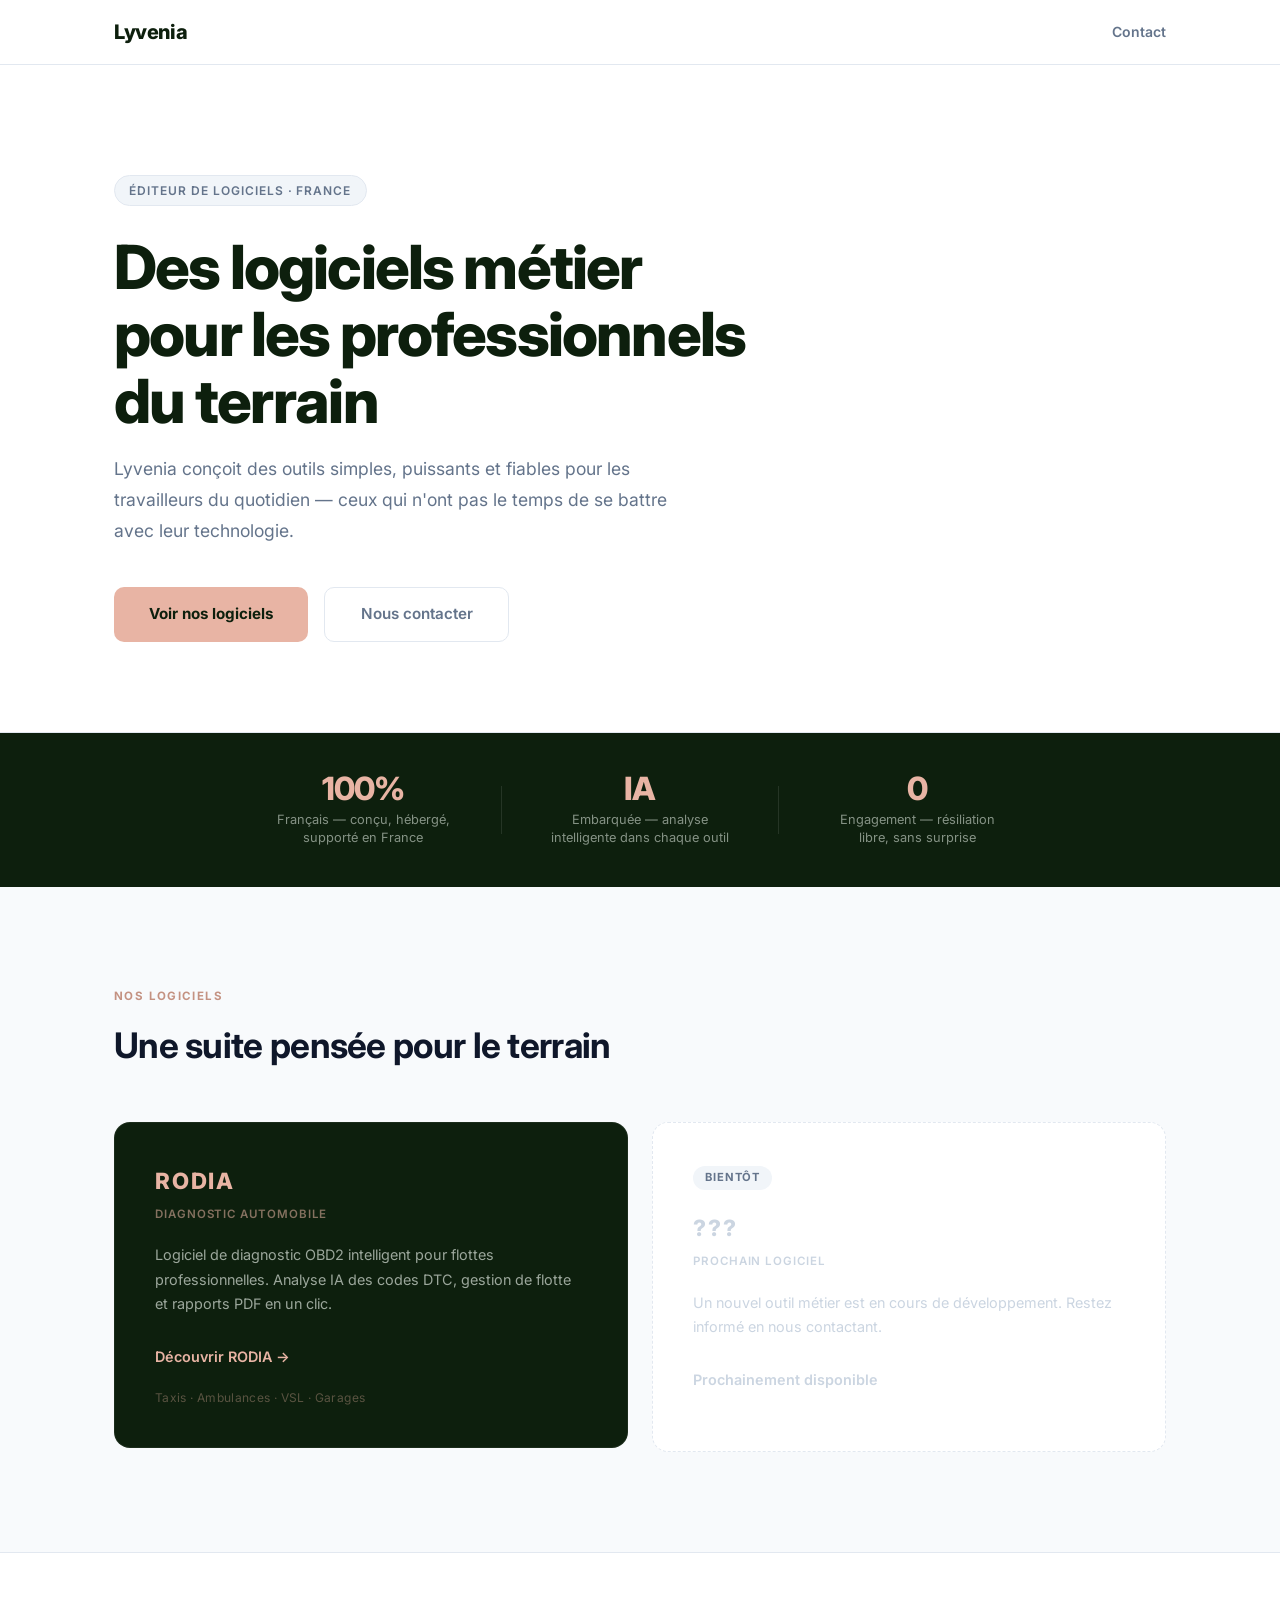
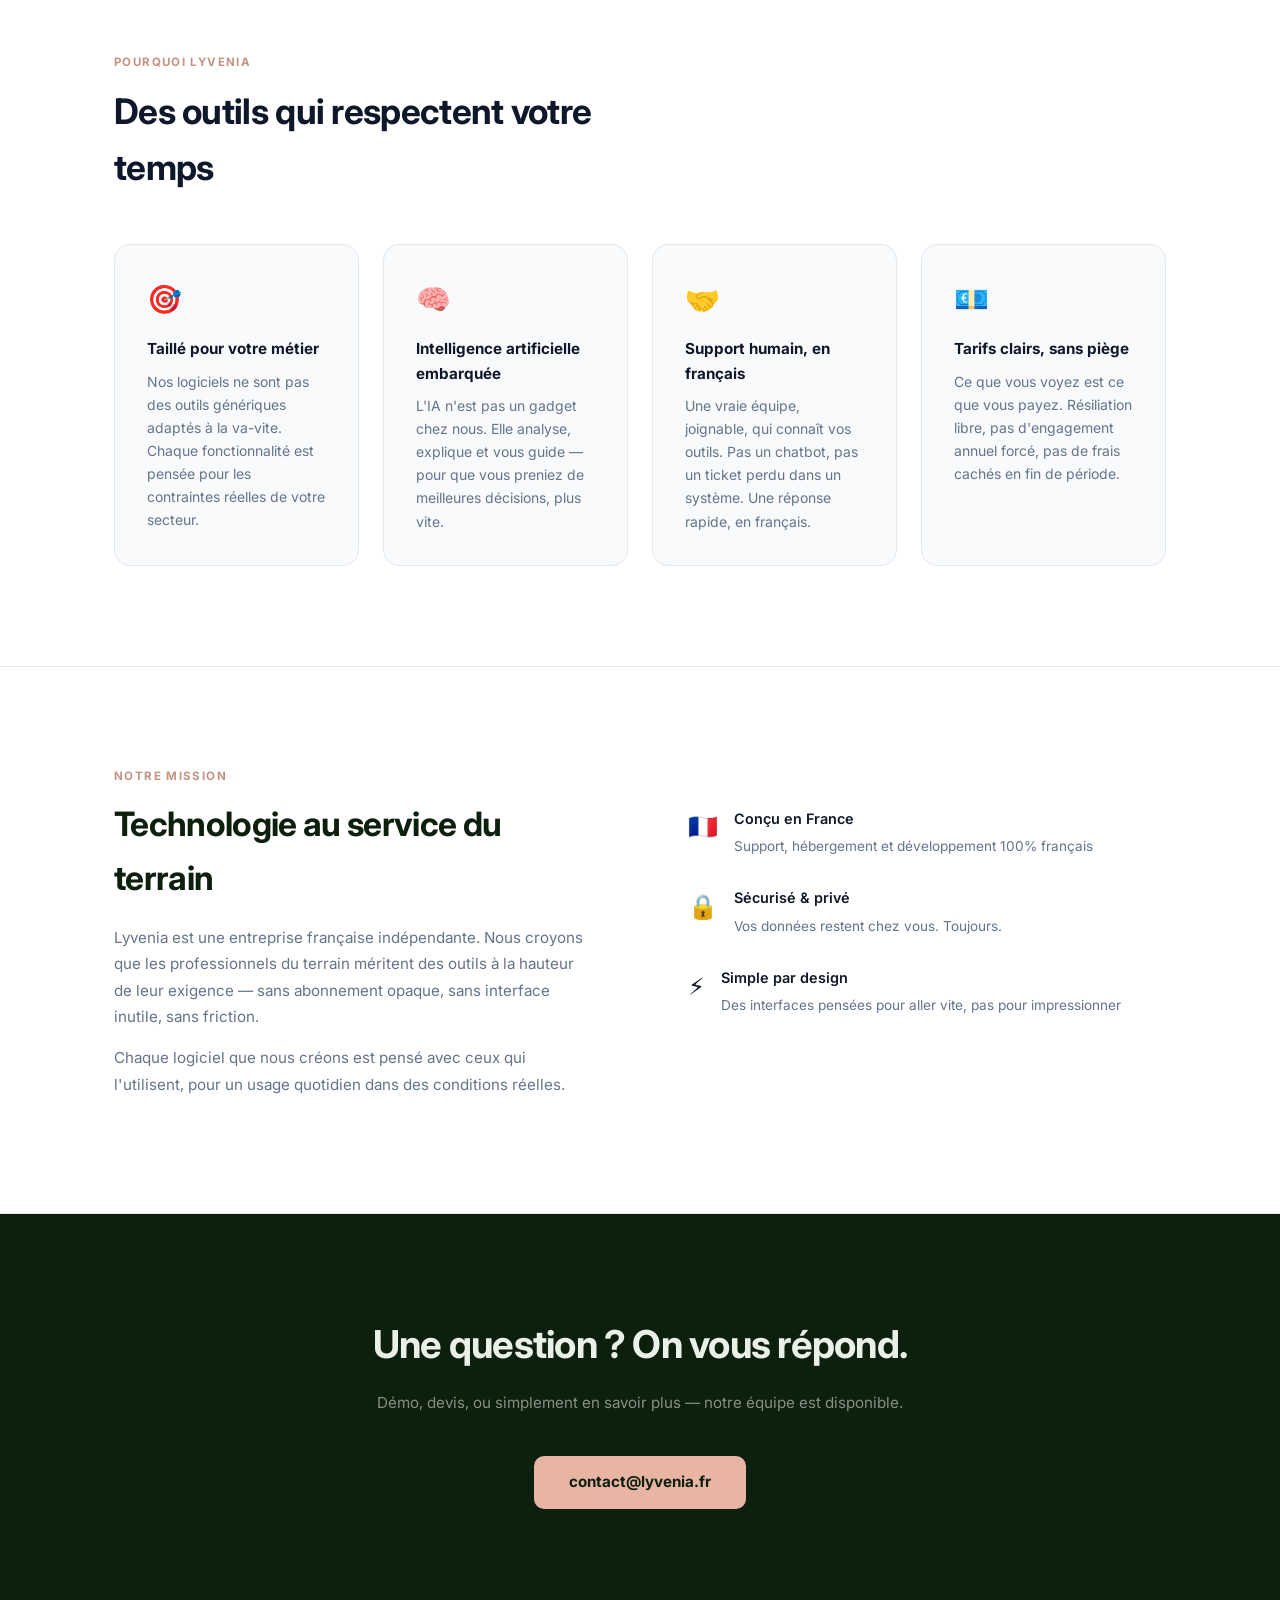
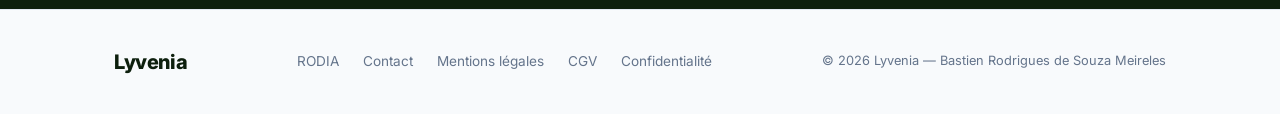
==== index.html @ 978034c5 "SEO: sitemap, robots.txt, meta OG et JSON-LD" ====
<!DOCTYPE html>
<html lang="fr">
<head>
  <meta charset="UTF-8">
  <meta name="viewport" content="width=device-width, initial-scale=1.0">
  <title>Lyvenia — Logiciels métier pour les professionnels du terrain</title>
  <meta name="description" content="Lyvenia conçoit des logiciels métier pour les professionnels du terrain. Découvrez RODIA, notre solution de diagnostic OBD2 intelligente pour flottes professionnelles.">
  <link rel="canonical" href="https://lyvenia.fr/">

  <!-- Open Graph -->
  <meta property="og:type" content="website">
  <meta property="og:url" content="https://lyvenia.fr/">
  <meta property="og:title" content="Lyvenia — Logiciels métier pour les professionnels du terrain">
  <meta property="og:description" content="Lyvenia conçoit des logiciels métier pour les professionnels du terrain. Découvrez RODIA, notre solution de diagnostic OBD2 intelligente pour flottes professionnelles.">
  <meta property="og:locale" content="fr_FR">
  <meta name="twitter:card" content="summary">
  <meta name="twitter:title" content="Lyvenia — Logiciels métier pour les professionnels du terrain">
  <meta name="twitter:description" content="Lyvenia conçoit des logiciels métier pour les professionnels du terrain. Découvrez RODIA, notre solution de diagnostic OBD2 intelligente pour flottes professionnelles.">

  <!-- JSON-LD : Organisation -->
  <script type="application/ld+json">
  {
    "@context": "https://schema.org",
    "@type": "Organization",
    "name": "Lyvenia",
    "url": "https://lyvenia.fr",
    "description": "Éditeur français de logiciels métier pour les professionnels du terrain.",
    "contactPoint": {
      "@type": "ContactPoint",
      "email": "contact@lyvenia.fr",
      "contactType": "customer support",
      "availableLanguage": "French"
    }
  }
  </script>

  <link rel="preconnect" href="https://fonts.googleapis.com">
  <link rel="preconnect" href="https://fonts.gstatic.com" crossorigin>
  <link href="https://fonts.googleapis.com/css2?family=Inter:wght@400;500;600;700;800&display=swap" rel="stylesheet">
  <link rel="stylesheet" href="lyvenia.css">
</head>
<body>

  <!-- ══════════ NAV ══════════ -->
  <nav class="lh-nav">
    <div class="lh-container lh-nav-inner">
      <span class="lh-logo">Lyvenia</span>
      <a href="mailto:contact@lyvenia.fr" class="lh-btn-nav">Contact</a>
    </div>
  </nav>

  <!-- ══════════ HERO ══════════ -->
  <section class="lh-hero">
    <div class="lh-container">
      <div class="lh-badge">Éditeur de logiciels · France</div>
      <h1>Des logiciels métier<br>pour les professionnels<br>du terrain</h1>
      <p class="lh-hero-sub">Lyvenia conçoit des outils simples, puissants et fiables pour les travailleurs du quotidien — ceux qui n'ont pas le temps de se battre avec leur technologie.</p>
      <div class="lh-hero-actions">
        <a href="#logiciels" class="lh-btn-primary">Voir nos logiciels</a>
        <a href="mailto:contact@lyvenia.fr" class="lh-btn-secondary">Nous contacter</a>
      </div>
    </div>
  </section>

  <!-- ══════════ STATS ══════════ -->
  <div class="lh-stats">
    <div class="lh-container lh-stats-inner">
      <div class="lh-stat">
        <span class="lh-stat-number">100%</span>
        <span class="lh-stat-label">Français — conçu, hébergé, supporté en France</span>
      </div>
      <div class="lh-stat-sep"></div>
      <div class="lh-stat">
        <span class="lh-stat-number">IA</span>
        <span class="lh-stat-label">Embarquée — analyse intelligente dans chaque outil</span>
      </div>
      <div class="lh-stat-sep"></div>
      <div class="lh-stat">
        <span class="lh-stat-number">0</span>
        <span class="lh-stat-label">Engagement — résiliation libre, sans surprise</span>
      </div>
    </div>
  </div>

  <!-- ══════════ PRODUITS ══════════ -->
  <section class="lh-products" id="logiciels">
    <div class="lh-container">
      <div class="lh-section-label">Nos logiciels</div>
      <h2>Une suite pensée pour le terrain</h2>

      <div class="lh-products-grid">

        <!-- RODIA -->
        <a href="/rodia.html" class="lh-product-card lh-product-rodia">
          <div class="lh-product-logo">RODIA</div>
          <div class="lh-product-tag">Diagnostic automobile</div>
          <p>Logiciel de diagnostic OBD2 intelligent pour flottes professionnelles. Analyse IA des codes DTC, gestion de flotte et rapports PDF en un clic.</p>
          <div class="lh-product-cta">Découvrir RODIA →</div>
          <div class="lh-product-for">Taxis · Ambulances · VSL · Garages</div>
        </a>

        <!-- Futur logiciel -->
        <div class="lh-product-card lh-product-soon">
          <div class="lh-soon-badge">Bientôt</div>
          <div class="lh-product-logo">???</div>
          <div class="lh-product-tag">Prochain logiciel</div>
          <p>Un nouvel outil métier est en cours de développement. Restez informé en nous contactant.</p>
          <div class="lh-product-cta">Prochainement disponible</div>
        </div>

      </div>
    </div>
  </section>

  <!-- ══════════ POURQUOI ══════════ -->
  <section class="lh-why">
    <div class="lh-container">
      <div class="lh-section-label">Pourquoi Lyvenia</div>
      <h2>Des outils qui respectent votre temps</h2>
      <div class="lh-why-grid">

        <div class="lh-why-card">
          <div class="lh-why-icon">🎯</div>
          <h3>Taillé pour votre métier</h3>
          <p>Nos logiciels ne sont pas des outils génériques adaptés à la va-vite. Chaque fonctionnalité est pensée pour les contraintes réelles de votre secteur.</p>
        </div>

        <div class="lh-why-card">
          <div class="lh-why-icon">🧠</div>
          <h3>Intelligence artificielle embarquée</h3>
          <p>L'IA n'est pas un gadget chez nous. Elle analyse, explique et vous guide — pour que vous preniez de meilleures décisions, plus vite.</p>
        </div>

        <div class="lh-why-card">
          <div class="lh-why-icon">🤝</div>
          <h3>Support humain, en français</h3>
          <p>Une vraie équipe, joignable, qui connaît vos outils. Pas un chatbot, pas un ticket perdu dans un système. Une réponse rapide, en français.</p>
        </div>

        <div class="lh-why-card">
          <div class="lh-why-icon">💶</div>
          <h3>Tarifs clairs, sans piège</h3>
          <p>Ce que vous voyez est ce que vous payez. Résiliation libre, pas d'engagement annuel forcé, pas de frais cachés en fin de période.</p>
        </div>

      </div>
    </div>
  </section>

  <!-- ══════════ ABOUT ══════════ -->
  <section class="lh-about">
    <div class="lh-container lh-about-inner">

      <div>
        <div class="lh-section-label">Notre mission</div>
        <h2>Technologie au service du terrain</h2>
        <p>Lyvenia est une entreprise française indépendante. Nous croyons que les professionnels du terrain méritent des outils à la hauteur de leur exigence — sans abonnement opaque, sans interface inutile, sans friction.</p>
        <p>Chaque logiciel que nous créons est pensé avec ceux qui l'utilisent, pour un usage quotidien dans des conditions réelles.</p>
      </div>

      <div class="lh-about-values">
        <div class="lh-value">
          <div class="lh-value-icon">🇫🇷</div>
          <div>
            <strong>Conçu en France</strong>
            <span>Support, hébergement et développement 100% français</span>
          </div>
        </div>
        <div class="lh-value">
          <div class="lh-value-icon">🔒</div>
          <div>
            <strong>Sécurisé & privé</strong>
            <span>Vos données restent chez vous. Toujours.</span>
          </div>
        </div>
        <div class="lh-value">
          <div class="lh-value-icon">⚡</div>
          <div>
            <strong>Simple par design</strong>
            <span>Des interfaces pensées pour aller vite, pas pour impressionner</span>
          </div>
        </div>
      </div>

    </div>
  </section>

  <!-- ══════════ CONTACT ══════════ -->
  <section class="lh-contact">
    <div class="lh-container">
      <h2>Une question ? On vous répond.</h2>
      <p>Démo, devis, ou simplement en savoir plus — notre équipe est disponible.</p>
      <a href="mailto:contact@lyvenia.fr" class="lh-btn-primary">contact@lyvenia.fr</a>
    </div>
  </section>

  <!-- ══════════ FOOTER ══════════ -->
  <footer class="lh-footer">
    <div class="lh-container lh-footer-inner">
      <span class="lh-logo">Lyvenia</span>
      <div class="lh-footer-links">
        <a href="/rodia.html">RODIA</a>
        <a href="mailto:contact@lyvenia.fr">Contact</a>
        <a href="/mentions-legales.html">Mentions légales</a>
        <a href="/cgv.html">CGV</a>
        <a href="/politique-confidentialite.html">Confidentialité</a>
      </div>
      <span class="lh-footer-copy">© 2026 Lyvenia — Bastien Rodrigues de Souza Meireles</span>
    </div>
  </footer>

</body>
</html>
---- lyvenia.css ----
/* ══════════════════════════════════════════════════════
   LYVENIA.FR — Company homepage
   Palette : blanc + vert profond + rose poudré
   ══════════════════════════════════════════════════════ */

*, *::before, *::after { box-sizing: border-box; margin: 0; padding: 0; }

:root {
  --green:      #0d1f0d;
  --green-mid:  #1a331a;
  --rose:       #e8b4a4;
  --rose-dim:   #c49282;
  --text:       #0f172a;
  --text-muted: #64748b;
  --border:     #e2e8f0;
  --bg:         #ffffff;
  --bg-alt:     #f8fafc;
  --radius:     16px;
}

html { scroll-behavior: smooth; }

body {
  font-family: 'Inter', system-ui, sans-serif;
  background: var(--bg);
  color: var(--text);
  line-height: 1.6;
  -webkit-font-smoothing: antialiased;
}

a { color: inherit; text-decoration: none; }

.lh-container {
  max-width: 1100px;
  margin: 0 auto;
  padding: 0 24px;
}

/* ── Nav ─────────────────────────────────────────────── */
.lh-nav {
  position: sticky;
  top: 0;
  z-index: 100;
  background: rgba(255,255,255,.92);
  backdrop-filter: blur(12px);
  border-bottom: 1px solid var(--border);
}
.lh-nav-inner {
  height: 64px;
  display: flex;
  align-items: center;
  justify-content: space-between;
}
.lh-logo {
  font-size: 1.25rem;
  font-weight: 800;
  color: var(--green);
  letter-spacing: -.02em;
}
.lh-btn-nav {
  font-size: .875rem;
  font-weight: 600;
  color: var(--text-muted);
  transition: color .2s;
}
.lh-btn-nav:hover { color: var(--text); }

/* ── Hero ────────────────────────────────────────────── */
.lh-hero {
  padding: 110px 0 90px;
  background: var(--bg);
  border-bottom: 1px solid var(--border);
}
.lh-badge {
  display: inline-block;
  background: #f1f5f9;
  border: 1px solid var(--border);
  color: var(--text-muted);
  font-size: .75rem;
  font-weight: 600;
  letter-spacing: .08em;
  text-transform: uppercase;
  padding: .3rem .9rem;
  border-radius: 99px;
  margin-bottom: 1.75rem;
}
.lh-hero h1 {
  font-size: clamp(2.4rem, 5vw, 3.8rem);
  font-weight: 800;
  line-height: 1.1;
  letter-spacing: -.03em;
  color: var(--green);
  margin-bottom: 1.25rem;
  max-width: 760px;
}
.lh-hero-sub {
  max-width: 560px;
  color: var(--text-muted);
  font-size: 1.1rem;
  line-height: 1.75;
}

/* ── Hero actions ────────────────────────────────────── */
.lh-hero-actions {
  display: flex;
  gap: 1rem;
  margin-top: 2.5rem;
  flex-wrap: wrap;
}
.lh-btn-secondary {
  display: inline-flex;
  align-items: center;
  padding: .9rem 2.2rem;
  background: transparent;
  border: 1.5px solid var(--border);
  color: var(--text-muted);
  font-weight: 600;
  font-size: .95rem;
  border-radius: 10px;
  transition: border-color .2s, color .2s;
}
.lh-btn-secondary:hover {
  border-color: var(--green);
  color: var(--green);
}

/* ── Stats strip ─────────────────────────────────────── */
.lh-stats {
  background: var(--green);
  padding: 0;
}
.lh-stats-inner {
  display: flex;
  align-items: center;
  justify-content: center;
  gap: 0;
  flex-wrap: wrap;
}
.lh-stat {
  display: flex;
  flex-direction: column;
  align-items: center;
  text-align: center;
  padding: 2.5rem 3rem;
  gap: .4rem;
}
.lh-stat-number {
  font-size: 2rem;
  font-weight: 800;
  color: var(--rose);
  letter-spacing: -.03em;
  line-height: 1;
}
.lh-stat-label {
  font-size: .8rem;
  color: rgba(232,240,232,.55);
  max-width: 180px;
  line-height: 1.4;
}
.lh-stat-sep {
  width: 1px;
  height: 48px;
  background: rgba(255,255,255,.1);
  flex-shrink: 0;
}

/* ── Section label ───────────────────────────────────── */
.lh-section-label {
  font-size: .72rem;
  font-weight: 700;
  letter-spacing: .12em;
  text-transform: uppercase;
  color: var(--rose-dim);
  margin-bottom: .75rem;
}

/* ── Products ────────────────────────────────────────── */
.lh-products {
  padding: 100px 0;
  background: var(--bg-alt);
  border-bottom: 1px solid var(--border);
}
.lh-products h2 {
  font-size: clamp(1.6rem, 3vw, 2.2rem);
  font-weight: 700;
  letter-spacing: -.02em;
  margin-bottom: 3rem;
  color: var(--text);
  max-width: 520px;
}
.lh-products-grid {
  display: grid;
  grid-template-columns: repeat(auto-fit, minmax(300px, 1fr));
  gap: 1.5rem;
  align-items: start;
}

/* Card base */
.lh-product-card {
  border-radius: var(--radius);
  padding: 2.5rem;
  display: block;
  position: relative;
  transition: transform .25s, box-shadow .25s;
}

/* RODIA — dark branded */
.lh-product-rodia {
  background: var(--green);
  border: 1px solid rgba(255,255,255,.06);
  color: #e8f0e8;
}
.lh-product-rodia:hover {
  transform: translateY(-4px);
  box-shadow: 0 24px 64px rgba(13,31,13,.3);
}
.lh-product-logo {
  font-size: 1.4rem;
  font-weight: 800;
  letter-spacing: .08em;
  color: var(--rose);
  margin-bottom: .4rem;
}
.lh-product-tag {
  font-size: .72rem;
  font-weight: 600;
  text-transform: uppercase;
  letter-spacing: .08em;
  color: rgba(232,180,164,.55);
  margin-bottom: 1.25rem;
}
.lh-product-rodia p {
  color: rgba(232,240,232,.65);
  font-size: .9rem;
  line-height: 1.7;
  margin-bottom: 1.75rem;
}
.lh-product-cta {
  font-size: .9rem;
  font-weight: 600;
  color: var(--rose);
  margin-bottom: 1.25rem;
}
.lh-product-for {
  font-size: .75rem;
  color: rgba(232,180,164,.35);
  letter-spacing: .03em;
}

/* Soon card — dashed, muted */
.lh-product-soon {
  background: var(--bg);
  border: 1.5px dashed var(--border);
  color: var(--text-muted);
}
.lh-soon-badge {
  display: inline-block;
  background: #f1f5f9;
  color: var(--text-muted);
  font-size: .7rem;
  font-weight: 700;
  letter-spacing: .08em;
  text-transform: uppercase;
  padding: .2rem .75rem;
  border-radius: 99px;
  margin-bottom: 1.25rem;
}
.lh-product-soon .lh-product-logo { color: #cbd5e1; }
.lh-product-soon .lh-product-tag  { color: #cbd5e1; }
.lh-product-soon p { color: #cbd5e1; font-size: .9rem; line-height: 1.7; margin-bottom: 1.75rem; }
.lh-product-soon .lh-product-cta  { color: #cbd5e1; }

/* ── Why ─────────────────────────────────────────────── */
.lh-why {
  padding: 100px 0;
  background: var(--bg);
  border-bottom: 1px solid var(--border);
}
.lh-why h2 {
  font-size: clamp(1.6rem, 3vw, 2.2rem);
  font-weight: 700;
  letter-spacing: -.02em;
  margin-bottom: 3rem;
  color: var(--text);
  max-width: 480px;
}
.lh-why-grid {
  display: grid;
  grid-template-columns: repeat(auto-fit, minmax(240px, 1fr));
  gap: 1.5rem;
}
.lh-why-card {
  background: var(--bg-alt);
  border: 1px solid var(--border);
  border-radius: var(--radius);
  padding: 2rem;
  transition: border-color .2s, transform .2s;
}
.lh-why-card:hover {
  border-color: #cbd5e1;
  transform: translateY(-2px);
}
.lh-why-icon {
  font-size: 1.75rem;
  margin-bottom: 1rem;
}
.lh-why-card h3 {
  font-size: .95rem;
  font-weight: 700;
  color: var(--text);
  margin-bottom: .5rem;
}
.lh-why-card p {
  font-size: .875rem;
  color: var(--text-muted);
  line-height: 1.65;
}

/* ── About ───────────────────────────────────────────── */
.lh-about {
  padding: 100px 0;
  background: var(--bg);
  border-bottom: 1px solid var(--border);
}
.lh-about-inner {
  display: grid;
  grid-template-columns: 1fr 1fr;
  gap: 6rem;
  align-items: start;
}
.lh-about h2 {
  font-size: clamp(1.5rem, 3vw, 2.1rem);
  font-weight: 700;
  letter-spacing: -.02em;
  color: var(--green);
  margin-bottom: 1.25rem;
}
.lh-about p {
  color: var(--text-muted);
  font-size: .95rem;
  line-height: 1.75;
  margin-bottom: .9rem;
}
.lh-about-values {
  display: flex;
  flex-direction: column;
  gap: 1.75rem;
  padding-top: 2.5rem;
}
.lh-value {
  display: flex;
  gap: 1rem;
  align-items: flex-start;
}
.lh-value-icon { font-size: 1.5rem; flex-shrink: 0; margin-top: .1rem; }
.lh-value strong {
  display: block;
  font-size: .9rem;
  font-weight: 600;
  color: var(--text);
  margin-bottom: .2rem;
}
.lh-value span {
  font-size: .85rem;
  color: var(--text-muted);
  line-height: 1.5;
}

/* ── Contact ─────────────────────────────────────────── */
.lh-contact {
  padding: 100px 0;
  background: var(--green);
  text-align: center;
}
.lh-contact h2 {
  font-size: clamp(1.8rem, 3vw, 2.4rem);
  font-weight: 700;
  color: #e8f0e8;
  letter-spacing: -.02em;
  margin-bottom: 1rem;
}
.lh-contact p {
  color: rgba(232,240,232,.55);
  font-size: .95rem;
  margin-bottom: 2.5rem;
}
.lh-btn-primary {
  display: inline-flex;
  align-items: center;
  padding: .9rem 2.2rem;
  background: var(--rose);
  color: var(--green);
  font-weight: 700;
  font-size: .95rem;
  border-radius: 10px;
  transition: background .2s, transform .2s;
}
.lh-btn-primary:hover {
  background: var(--rose-dim);
  transform: translateY(-1px);
}

/* ── Footer ──────────────────────────────────────────── */
.lh-footer {
  padding: 36px 0;
  background: var(--bg-alt);
  border-top: 1px solid var(--border);
}
.lh-footer-inner {
  display: flex;
  align-items: center;
  justify-content: space-between;
  flex-wrap: wrap;
  gap: 1rem;
}
.lh-footer-links {
  display: flex;
  gap: 1.5rem;
  flex-wrap: wrap;
}
.lh-footer-links a {
  color: var(--text-muted);
  font-size: .85rem;
  transition: color .2s;
}
.lh-footer-links a:hover { color: var(--text); }
.lh-footer-copy {
  color: var(--text-muted);
  font-size: .8rem;
}

/* ── Responsive ──────────────────────────────────────── */
@media (max-width: 768px) {
  .lh-stat-sep { display: none; }
  .lh-stat { padding: 1.5rem 2rem; }
  .lh-stats-inner { gap: 0; }
  .lh-about-inner {
    grid-template-columns: 1fr;
    gap: 2.5rem;
  }
  .lh-about-values { padding-top: 0; }
  .lh-footer-inner {
    flex-direction: column;
    text-align: center;
    align-items: center;
  }
}
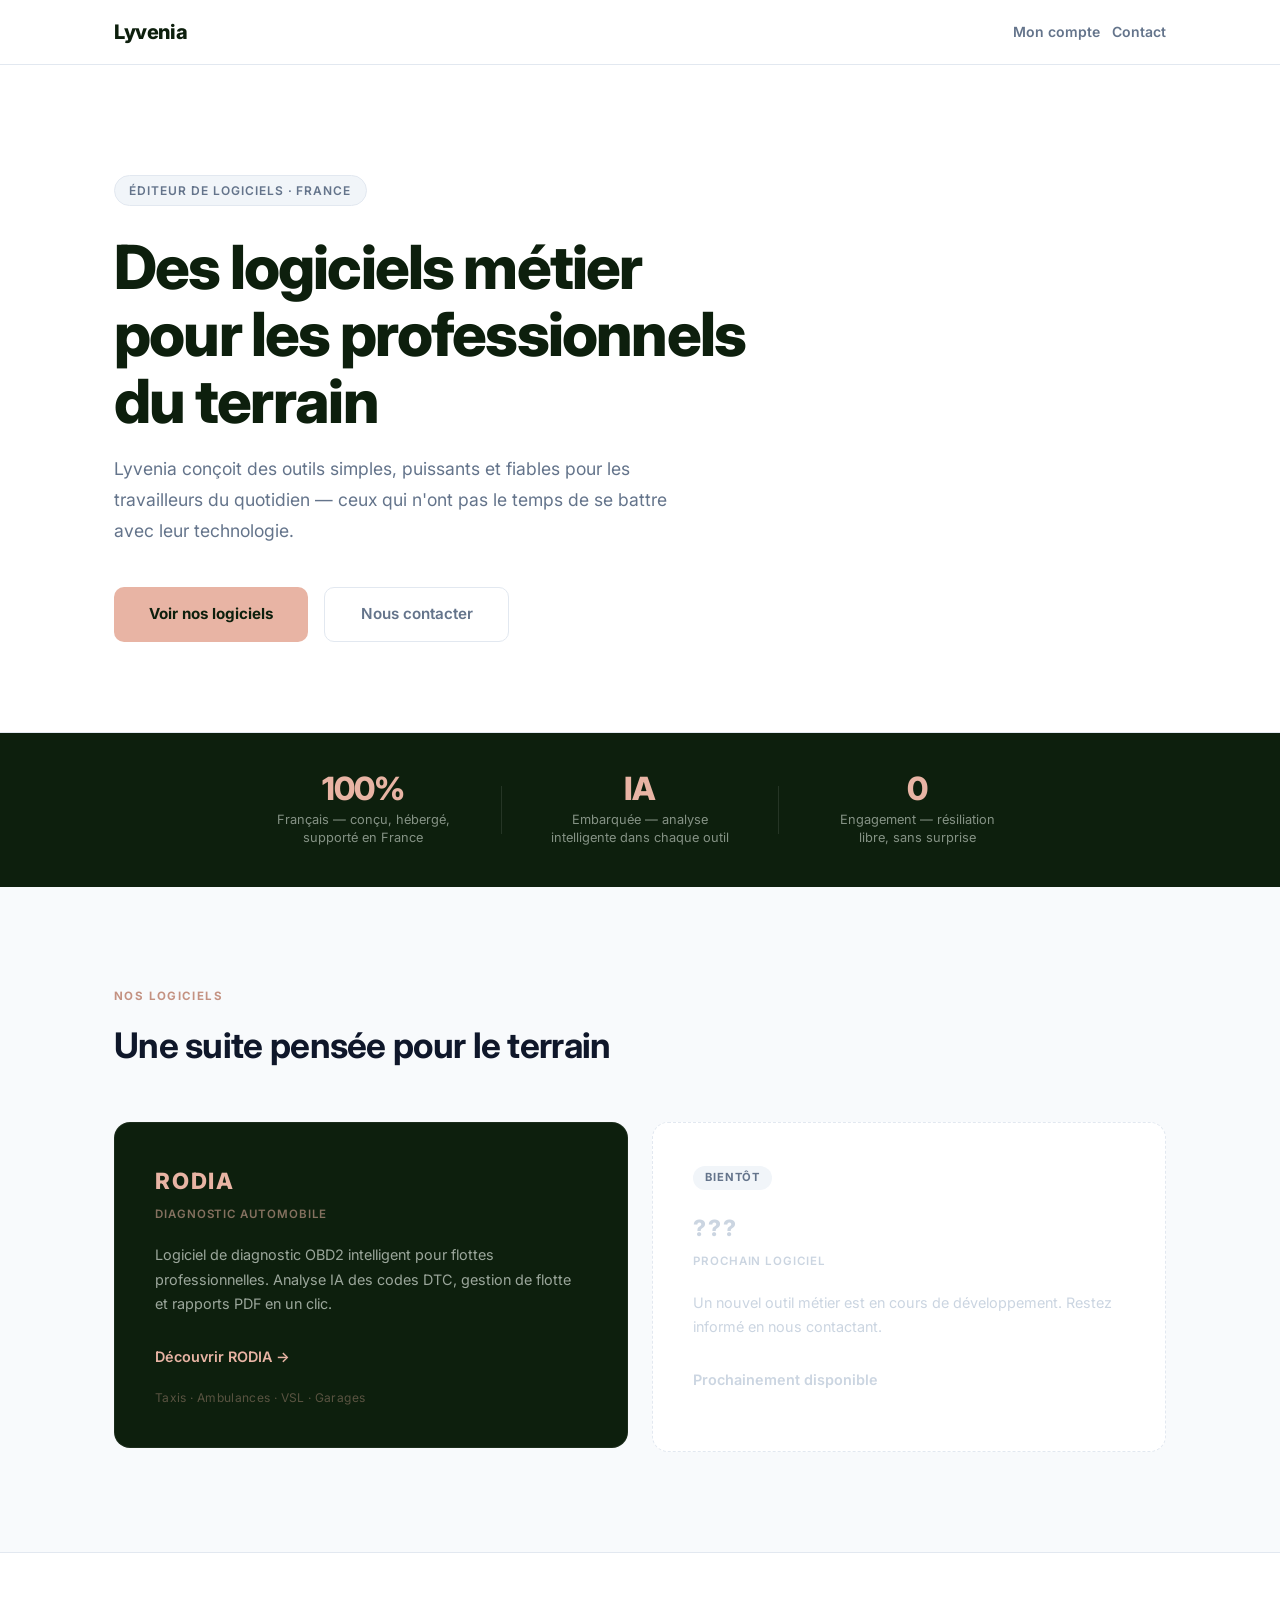
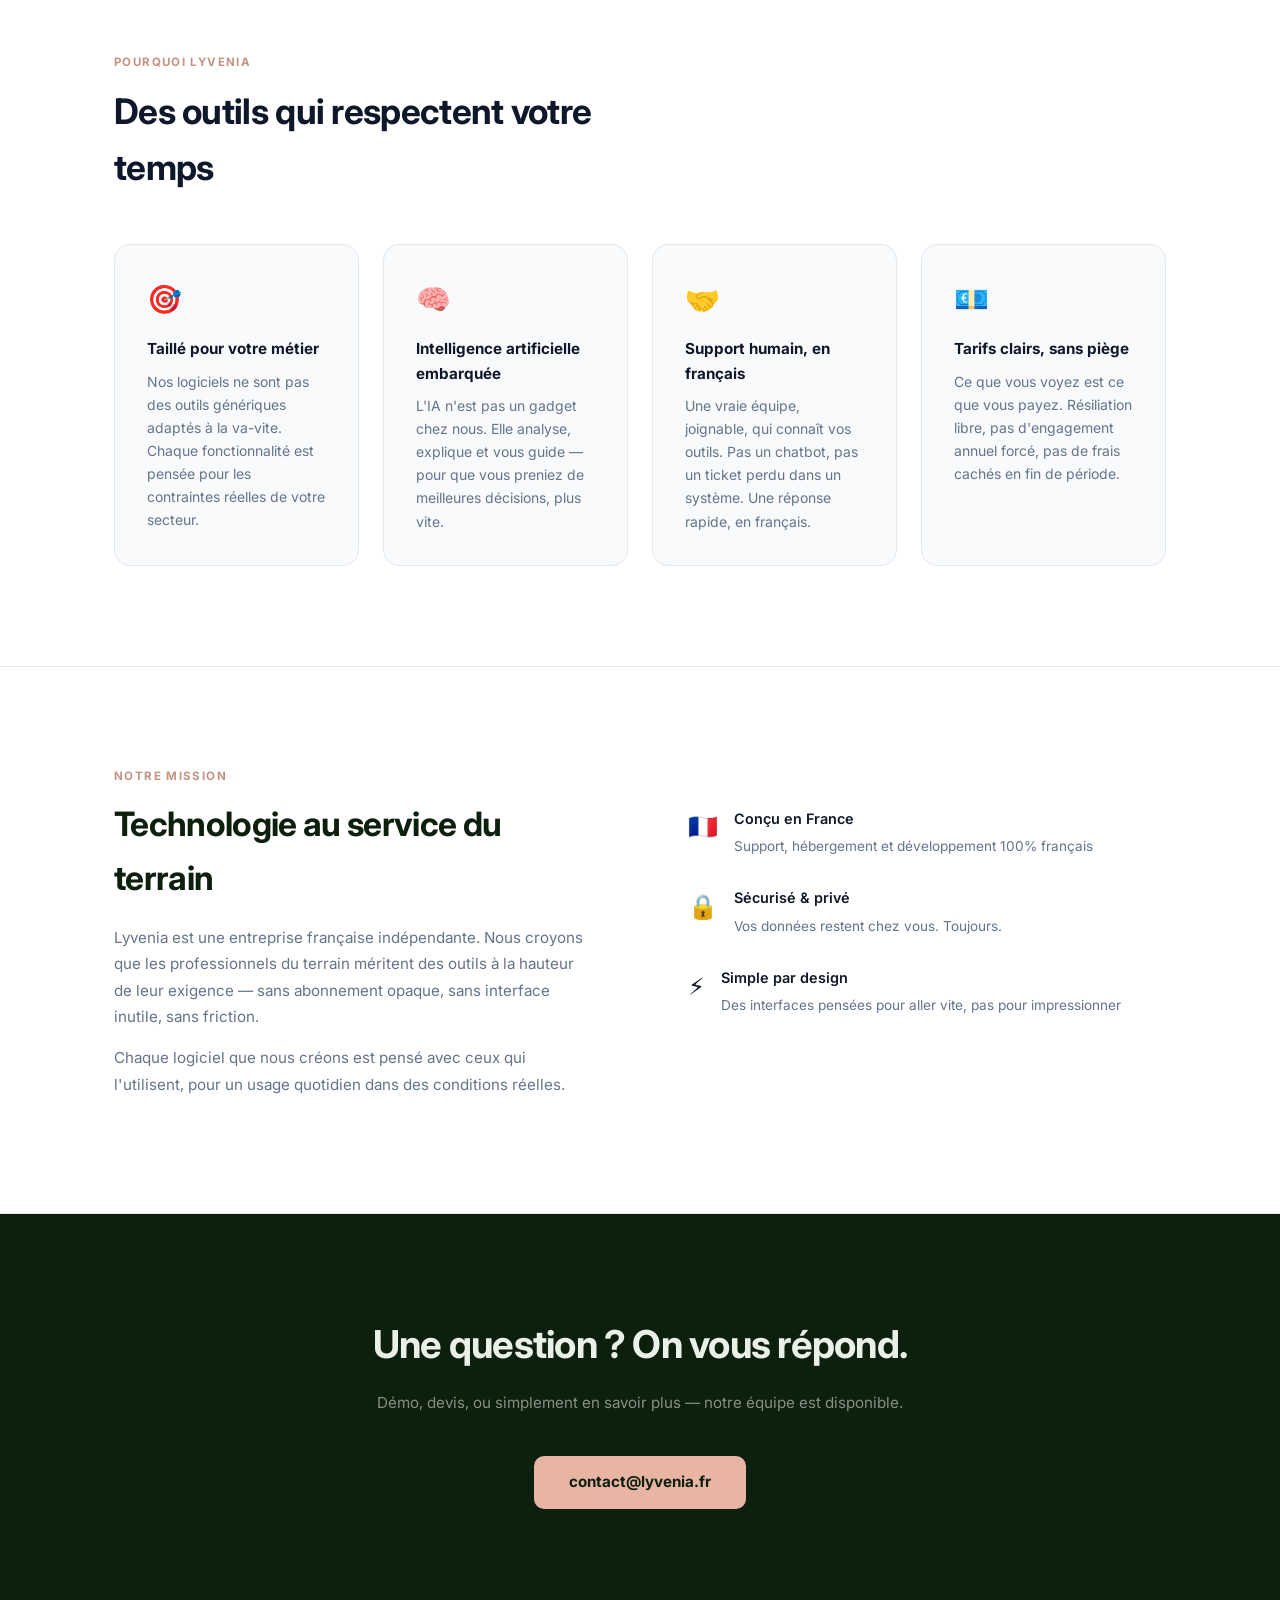
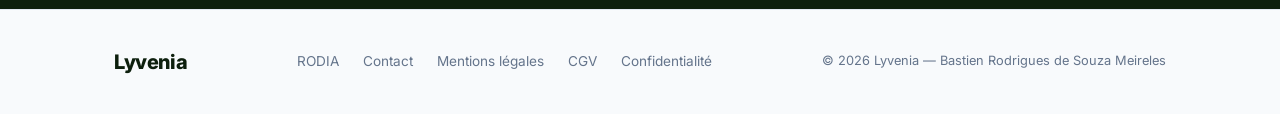
==== commit 769384c5: "Portail client, page reset password, lien Mon compte nav" ====
--- a/index.html
+++ b/index.html
@@ -45,7 +45,10 @@
   <nav class="lh-nav">
     <div class="lh-container lh-nav-inner">
       <span class="lh-logo">Lyvenia</span>
-      <a href="mailto:contact@lyvenia.fr" class="lh-btn-nav">Contact</a>
+      <div style="display:flex;gap:.75rem;align-items:center;">
+        <a href="/portail.html" class="lh-btn-nav">Mon compte</a>
+        <a href="mailto:contact@lyvenia.fr" class="lh-btn-nav">Contact</a>
+      </div>
     </div>
   </nav>
 
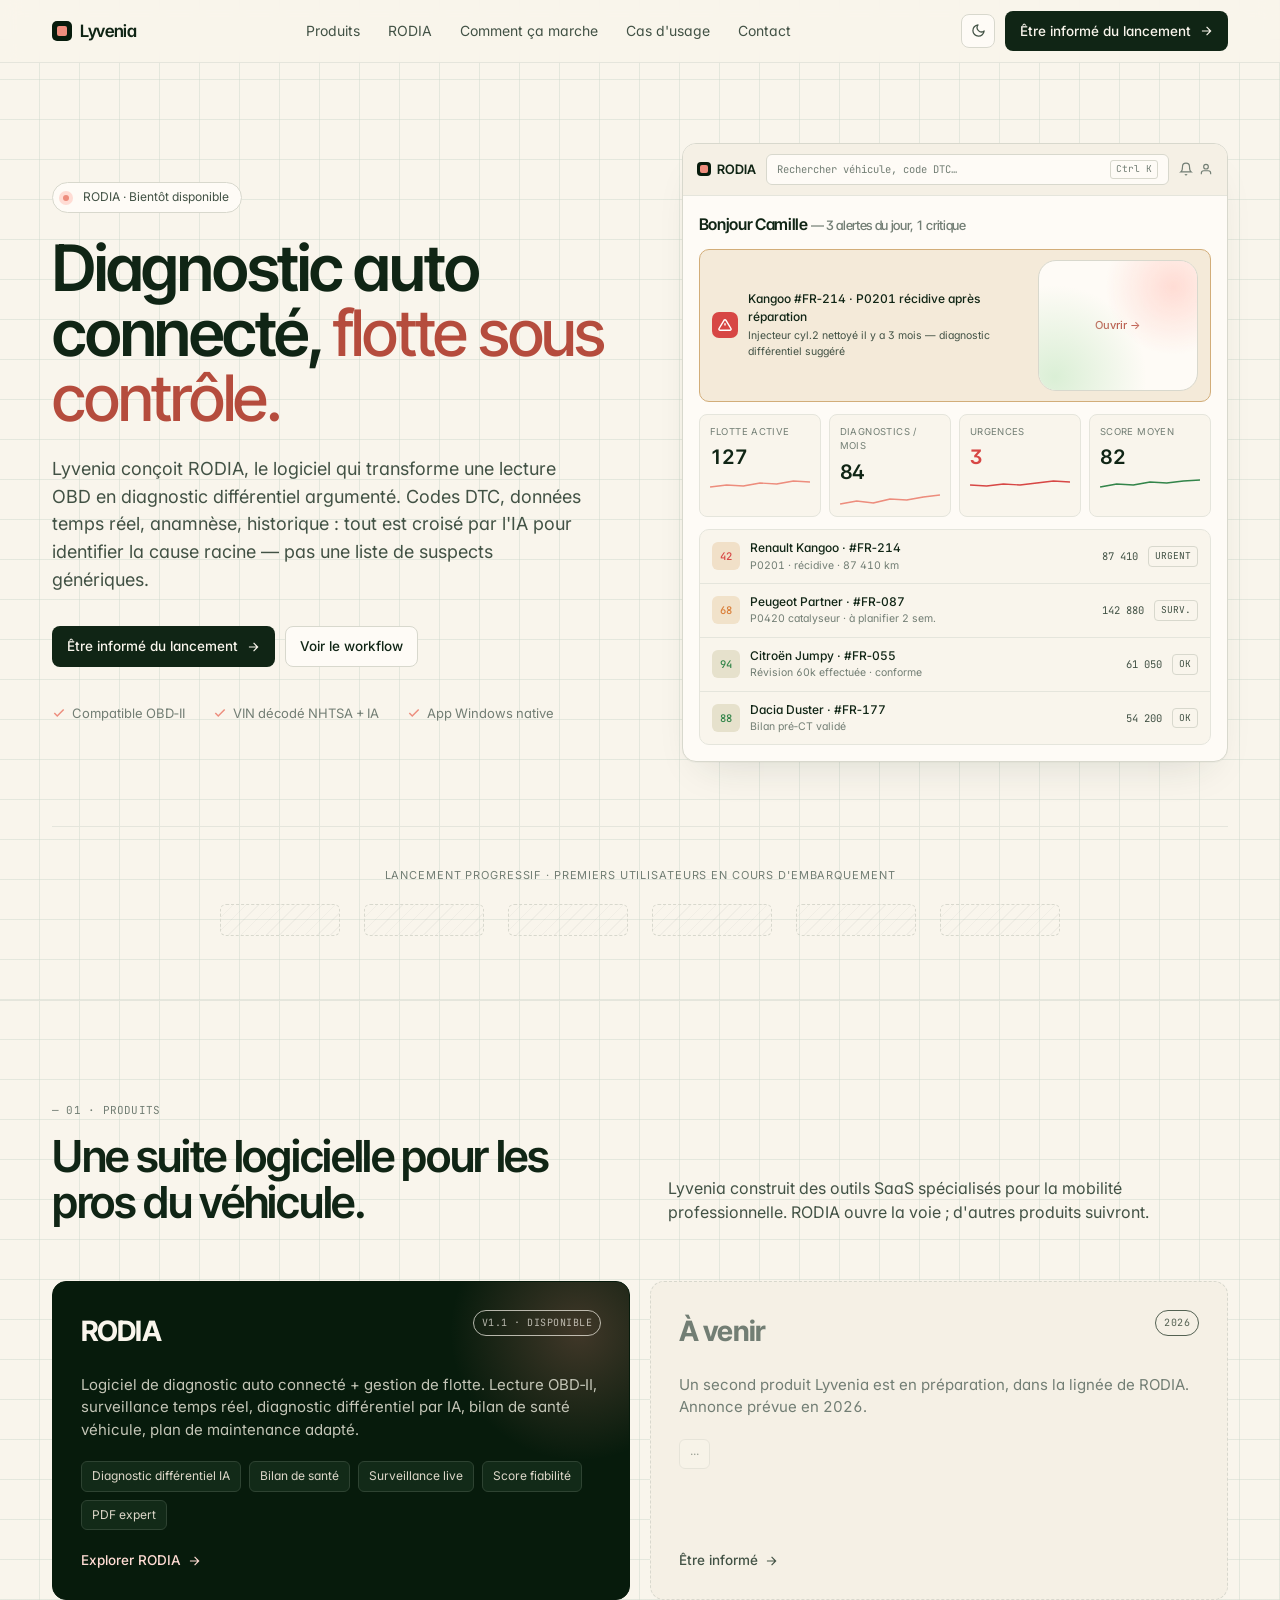
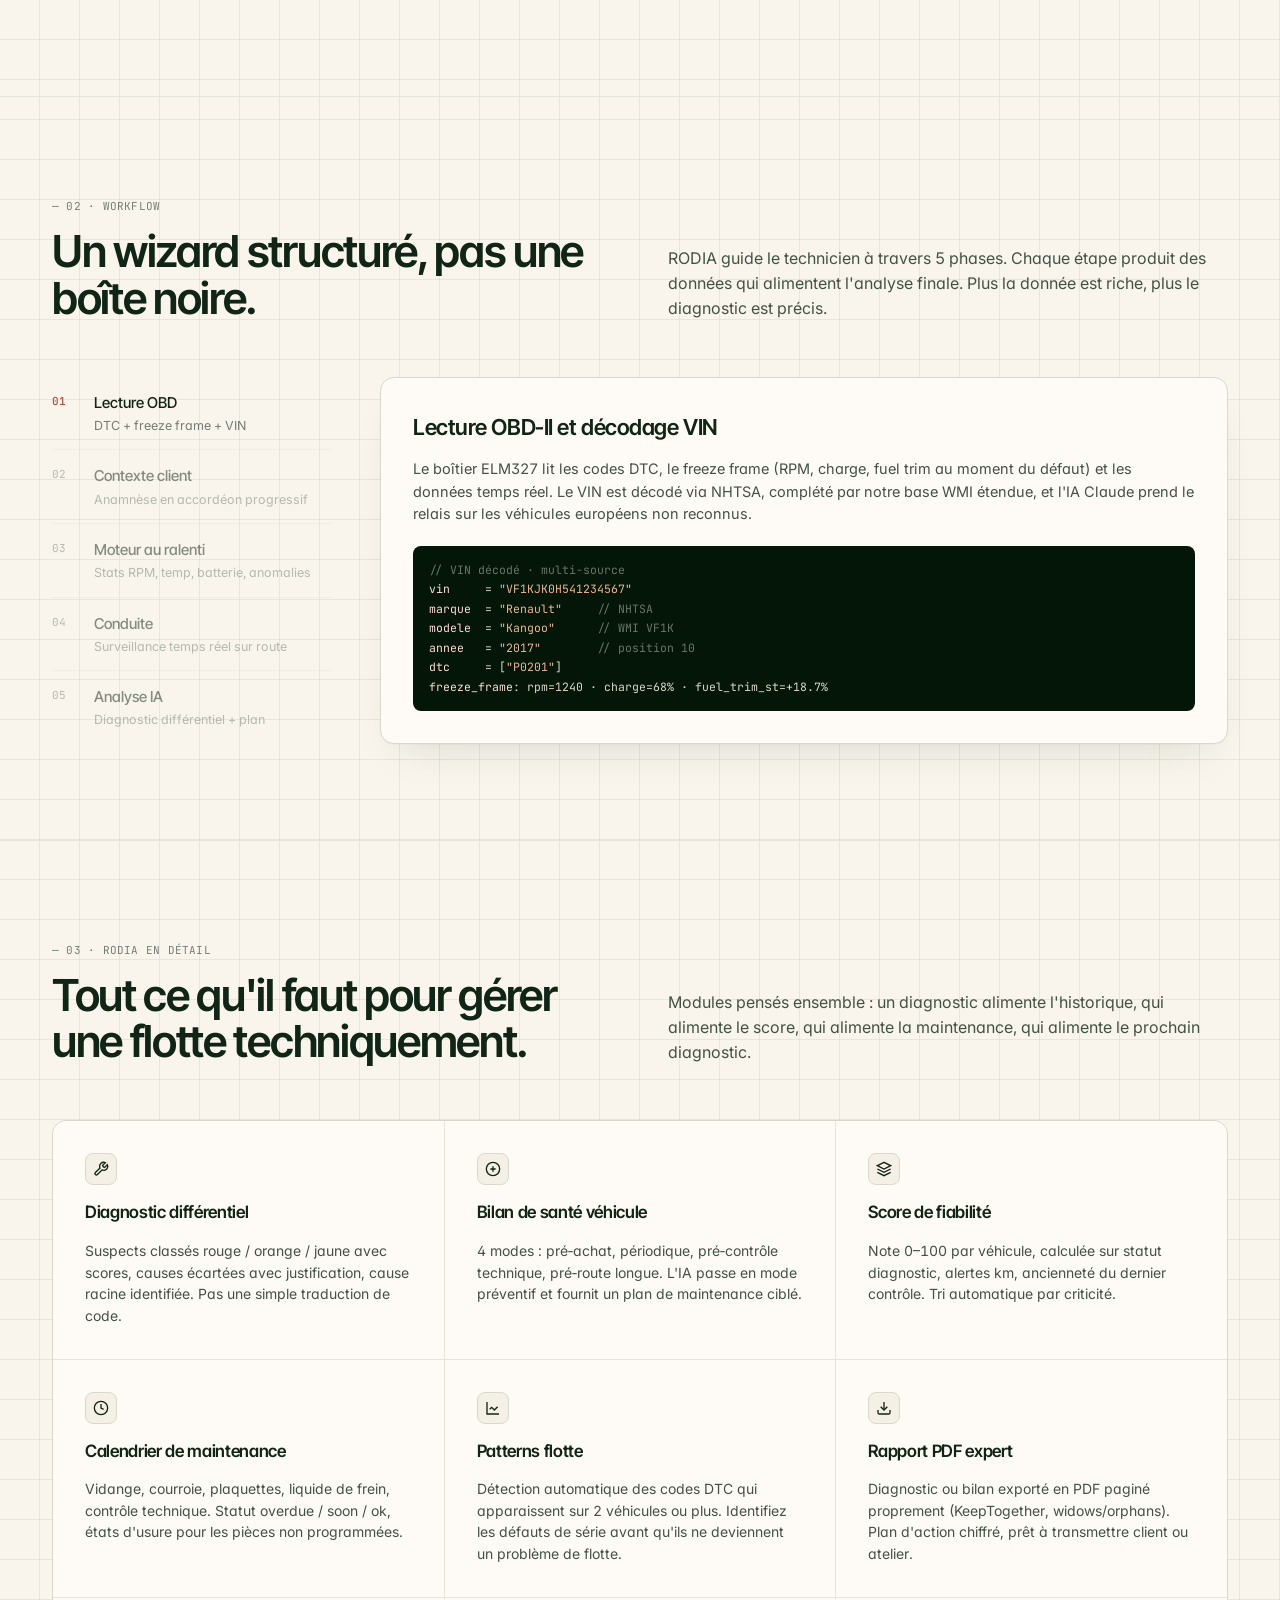
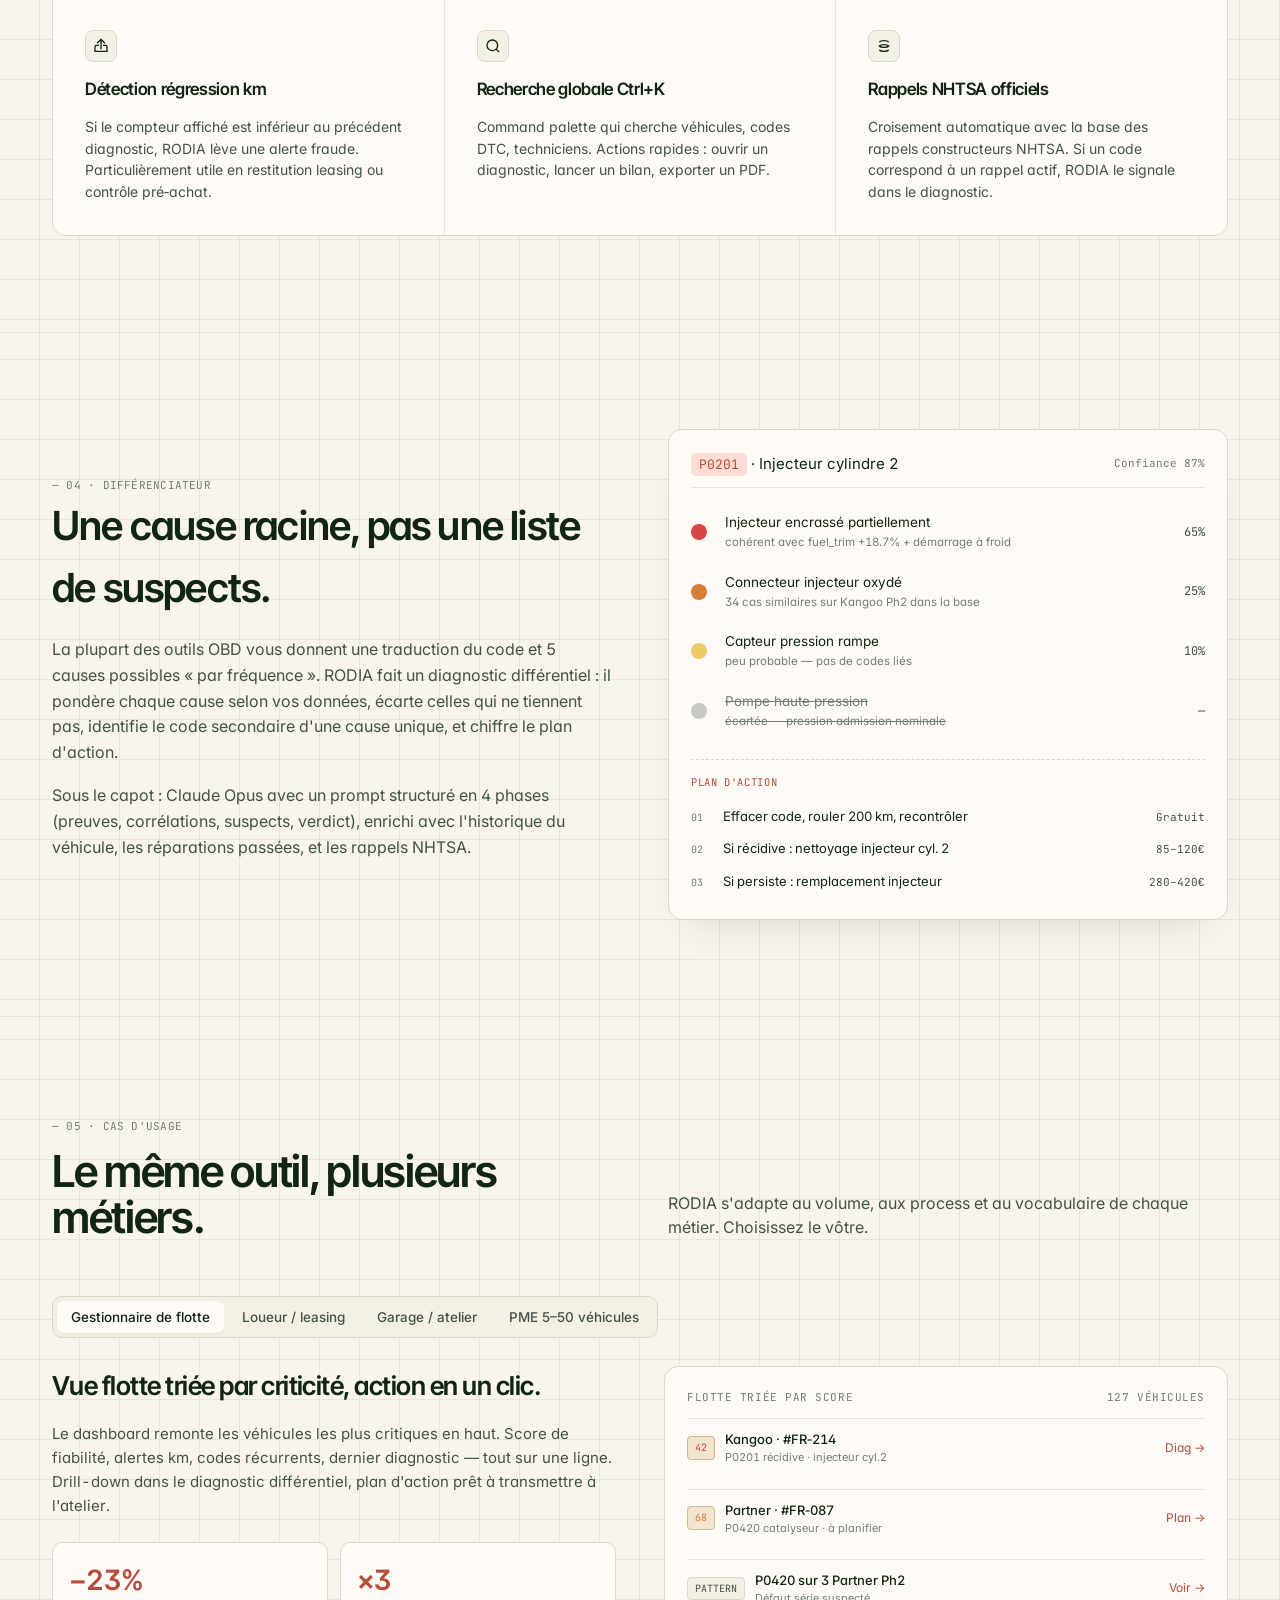
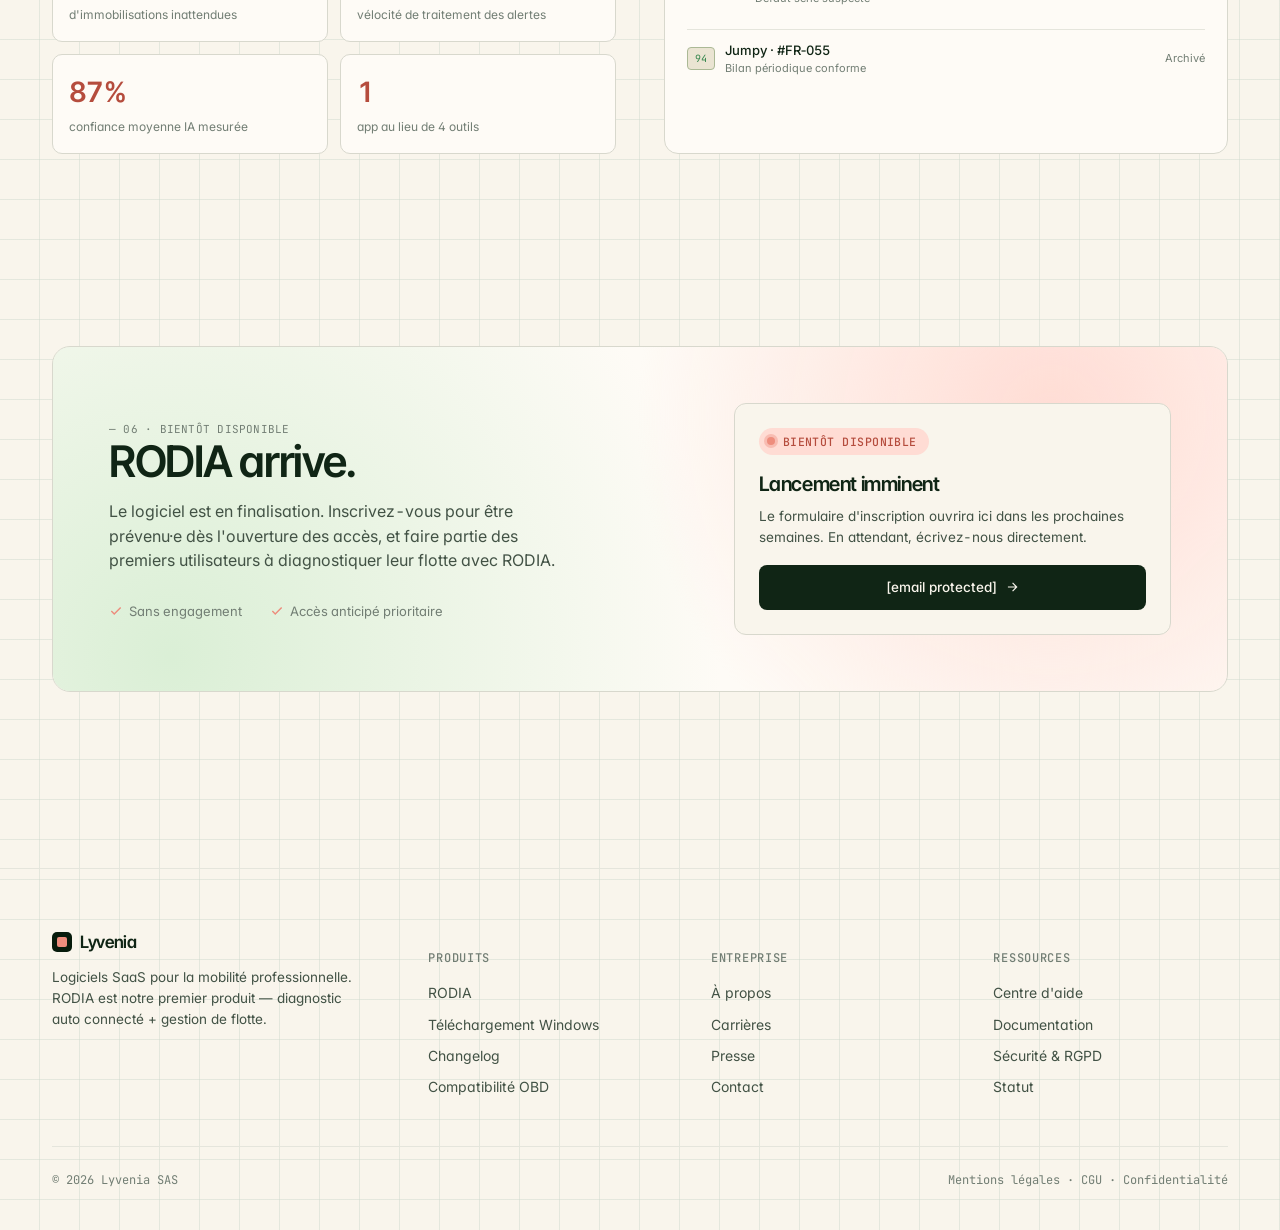
==== commit 0796db98: "Add files via upload" ====
--- a/index.html
+++ b/index.html
@@ -1,216 +1,920 @@
 <!DOCTYPE html>
 <html lang="fr">
 <head>
-  <meta charset="UTF-8">
-  <meta name="viewport" content="width=device-width, initial-scale=1.0">
-  <title>Lyvenia — Logiciels métier pour les professionnels du terrain</title>
-  <meta name="description" content="Lyvenia conçoit des logiciels métier pour les professionnels du terrain. Découvrez RODIA, notre solution de diagnostic OBD2 intelligente pour flottes professionnelles.">
-  <link rel="canonical" href="https://lyvenia.fr/">
-
-  <!-- Open Graph -->
-  <meta property="og:type" content="website">
-  <meta property="og:url" content="https://lyvenia.fr/">
-  <meta property="og:title" content="Lyvenia — Logiciels métier pour les professionnels du terrain">
-  <meta property="og:description" content="Lyvenia conçoit des logiciels métier pour les professionnels du terrain. Découvrez RODIA, notre solution de diagnostic OBD2 intelligente pour flottes professionnelles.">
-  <meta property="og:locale" content="fr_FR">
-  <meta name="twitter:card" content="summary">
-  <meta name="twitter:title" content="Lyvenia — Logiciels métier pour les professionnels du terrain">
-  <meta name="twitter:description" content="Lyvenia conçoit des logiciels métier pour les professionnels du terrain. Découvrez RODIA, notre solution de diagnostic OBD2 intelligente pour flottes professionnelles.">
-
-  <!-- JSON-LD : Organisation -->
-  <script type="application/ld+json">
-  {
-    "@context": "https://schema.org",
-    "@type": "Organization",
-    "name": "Lyvenia",
-    "url": "https://lyvenia.fr",
-    "description": "Éditeur français de logiciels métier pour les professionnels du terrain.",
-    "contactPoint": {
-      "@type": "ContactPoint",
-      "email": "contact@lyvenia.fr",
-      "contactType": "customer support",
-      "availableLanguage": "French"
-    }
+<meta charset="UTF-8">
+<title>Lyvenia — RODIA, diagnostic auto connecté</title>
+<meta name="viewport" content="width=device-width, initial-scale=1">
+<link rel="preconnect" href="https://fonts.googleapis.com">
+<link rel="preconnect" href="https://fonts.gstatic.com" crossorigin>
+<link href="https://fonts.googleapis.com/css2?family=Inter+Tight:wght@400;500;600;700&family=Inter:wght@400;500;600&family=JetBrains+Mono:wght@400;500&display=swap" rel="stylesheet">
+<style>
+  :root, [data-theme="light"] {
+    --bg: oklch(0.97 0.012 85);
+    --bg-soft: oklch(0.955 0.015 85);
+    --surface: oklch(0.99 0.008 85);
+    --ink: oklch(0.24 0.04 150);
+    --ink-2: oklch(0.42 0.03 150);
+    --ink-3: oklch(0.58 0.02 150);
+    --line: oklch(0.88 0.015 110);
+    --line-soft: oklch(0.92 0.012 110);
+    --accent: oklch(0.74 0.12 30);
+    --accent-ink: oklch(0.55 0.14 30);
+    --accent-soft: oklch(0.93 0.05 30);
+    --warn: oklch(0.68 0.14 55);
+    --ok: oklch(0.55 0.12 150);
+    --danger: oklch(0.6 0.18 25);
+    --featured-bg: oklch(0.2 0.04 150);
+    --featured-ink: oklch(0.97 0.012 85);
+    --featured-ink-2: oklch(0.82 0.02 110);
+    --featured-chip-bg: oklch(0.26 0.045 150);
+    --featured-chip-line: oklch(0.36 0.04 150);
+    --featured-chip-ink: oklch(0.88 0.02 85);
+    --code-bg: oklch(0.18 0.04 150);
+    --code-ink: oklch(0.88 0.02 85);
+    --code-cmt: oklch(0.55 0.03 150);
+    --btn-primary-bg: var(--ink);
+    --btn-primary-ink: oklch(0.97 0.012 85);
+    --btn-primary-hover: oklch(0.32 0.05 150);
+    --shadow-mock: 0 1px 0 rgba(40,60,45,.03), 0 20px 40px -20px rgba(30,50,40,.15);
+    --shadow-diff: 0 20px 40px -24px rgba(30,50,40,.18);
+    --cta-glow-1: var(--accent-soft);
+    --cta-glow-2: oklch(0.93 0.04 140);
+    --grid-tint: oklch(0.88 0.02 140 / 0.5);
+    --r: 10px;
   }
-  </script>
-
-  <link rel="preconnect" href="https://fonts.googleapis.com">
-  <link rel="preconnect" href="https://fonts.gstatic.com" crossorigin>
-  <link href="https://fonts.googleapis.com/css2?family=Inter:wght@400;500;600;700;800&display=swap" rel="stylesheet">
-  <link rel="stylesheet" href="lyvenia.css">
+
+  [data-theme="dark"] {
+    --bg: oklch(0.18 0.035 150);
+    --bg-soft: oklch(0.22 0.035 150);
+    --surface: oklch(0.24 0.035 150);
+    --ink: oklch(0.96 0.018 85);
+    --ink-2: oklch(0.78 0.02 110);
+    --ink-3: oklch(0.58 0.025 140);
+    --line: oklch(0.32 0.03 150);
+    --line-soft: oklch(0.28 0.03 150);
+    --accent: oklch(0.78 0.11 30);
+    --accent-ink: oklch(0.82 0.12 30);
+    --accent-soft: oklch(0.34 0.08 30);
+    --warn: oklch(0.75 0.14 55);
+    --ok: oklch(0.72 0.13 150);
+    --danger: oklch(0.7 0.18 25);
+    --featured-bg: oklch(0.28 0.04 150);
+    --featured-ink: oklch(0.96 0.018 85);
+    --featured-ink-2: oklch(0.8 0.02 110);
+    --featured-chip-bg: oklch(0.33 0.04 150);
+    --featured-chip-line: oklch(0.42 0.04 150);
+    --featured-chip-ink: oklch(0.88 0.02 85);
+    --code-bg: oklch(0.13 0.03 150);
+    --code-ink: oklch(0.88 0.02 85);
+    --code-cmt: oklch(0.5 0.03 150);
+    --btn-primary-bg: var(--accent);
+    --btn-primary-ink: oklch(0.2 0.04 30);
+    --btn-primary-hover: oklch(0.82 0.12 30);
+    --shadow-mock: 0 1px 0 rgba(0,0,0,.3), 0 20px 40px -20px rgba(0,0,0,.6);
+    --shadow-diff: 0 20px 40px -24px rgba(0,0,0,.6);
+    --cta-glow-1: oklch(0.34 0.08 30);
+    --cta-glow-2: oklch(0.24 0.05 150);
+    --grid-tint: oklch(0.3 0.035 150 / 0.4);
+  }
+
+  html { transition: background .3s ease; }
+  body { transition: background .3s ease, color .3s ease; }
+
+  * { box-sizing: border-box; }
+  html, body { margin: 0; padding: 0; }
+  body {
+    background: var(--bg);
+    color: var(--ink);
+    font-family: 'Inter', system-ui, sans-serif;
+    font-size: 15px;
+    line-height: 1.55;
+    -webkit-font-smoothing: antialiased;
+    font-feature-settings: "ss01", "cv11", "tnum";
+    background-image:
+      linear-gradient(var(--grid-tint) 1px, transparent 1px),
+      linear-gradient(90deg, var(--grid-tint) 1px, transparent 1px);
+    background-size: 40px 40px;
+    background-position: -1px -1px;
+  }
+
+  h1, h2, h3, h4 { font-family: 'Inter Tight', sans-serif; font-weight: 600; letter-spacing: -0.02em; margin: 0; color: var(--ink); }
+  .mono { font-family: 'JetBrains Mono', monospace; font-size: 11px; letter-spacing: 0.02em; text-transform: uppercase; color: var(--ink-3); }
+  a { color: inherit; text-decoration: none; }
+
+  .wrap { max-width: 1240px; margin: 0 auto; padding: 0 32px; }
+
+  /* NAV */
+  nav.top {
+    position: sticky; top: 0; z-index: 50;
+    background: color-mix(in oklch, var(--bg) 85%, transparent);
+    backdrop-filter: blur(10px);
+    border-bottom: 1px solid var(--line-soft);
+  }
+  nav.top .wrap { display: flex; align-items: center; justify-content: space-between; height: 62px; }
+  .brand { font-family: 'Inter Tight'; font-weight: 600; font-size: 17px; letter-spacing: -0.02em; display: flex; align-items: center; gap: 8px; }
+  .brand .mark { width: 20px; height: 20px; border-radius: 5px; background: var(--featured-bg); position: relative; }
+  .brand .mark::after { content: ""; position: absolute; inset: 5px; border-radius: 2px; background: var(--accent); }
+  .nav-links { display: flex; gap: 28px; font-size: 14px; color: var(--ink-2); }
+  .nav-links a:hover { color: var(--ink); }
+  .nav-cta { display: flex; gap: 10px; align-items: center; }
+
+  .btn { display: inline-flex; align-items: center; gap: 8px; padding: 9px 14px; border-radius: 8px; font-size: 13.5px; font-weight: 500; border: 1px solid transparent; cursor: pointer; transition: all .15s ease; font-family: inherit; }
+  .btn-ghost { color: var(--ink-2); }
+  .btn-ghost:hover { color: var(--ink); background: var(--bg-soft); }
+  .btn-outline { border-color: var(--line); background: var(--surface); color: var(--ink); }
+  .btn-outline:hover { border-color: var(--ink); }
+  .btn-primary { background: var(--btn-primary-bg); color: var(--btn-primary-ink); }
+  .btn-primary:hover { background: var(--btn-primary-hover); }
+  .btn svg { width: 14px; height: 14px; }
+
+  .theme-toggle { width: 34px; height: 34px; border-radius: 8px; border: 1px solid var(--line); background: var(--surface); display: grid; place-items: center; cursor: pointer; color: var(--ink-2); transition: all .15s; }
+  .theme-toggle:hover { color: var(--ink); border-color: var(--ink-3); }
+  .theme-toggle svg { width: 15px; height: 15px; }
+  .theme-toggle .sun { display: none; }
+  [data-theme="dark"] .theme-toggle .sun { display: block; }
+  [data-theme="dark"] .theme-toggle .moon { display: none; }
+
+  /* HERO */
+  .hero { padding: 80px 0 40px; }
+  .hero-grid { display: grid; grid-template-columns: 1.05fr 1fr; gap: 56px; align-items: center; }
+  .hero-eyebrow { display: inline-flex; align-items: center; gap: 10px; padding: 5px 12px 5px 6px; border: 1px solid var(--line); border-radius: 99px; font-size: 12px; color: var(--ink-2); background: var(--surface); }
+  .hero-eyebrow .dot { width: 14px; height: 14px; border-radius: 50%; background: var(--accent-soft); display: grid; place-items: center; }
+  .hero-eyebrow .dot::after { content:""; width: 6px; height: 6px; border-radius: 50%; background: var(--accent); }
+  .hero h1 { font-size: clamp(40px, 5vw, 64px); line-height: 1.02; margin: 22px 0 24px; letter-spacing: -0.035em; }
+  .hero h1 em { font-style: normal; color: var(--accent-ink); font-weight: 500; }
+  .hero p.lead { font-size: 18px; line-height: 1.55; color: var(--ink-2); max-width: 540px; margin: 0 0 32px; }
+  .hero-actions { display: flex; gap: 10px; flex-wrap: wrap; }
+  .hero-meta { margin-top: 36px; display: flex; gap: 28px; flex-wrap: wrap; color: var(--ink-3); font-size: 13px; }
+  .hero-meta span { display: inline-flex; align-items: center; gap: 6px; }
+  .hero-meta .check { width: 14px; height: 14px; color: var(--accent); }
+
+  /* RODIA APP MOCK — fidèle au vrai produit */
+  .app-mock { background: var(--surface); border: 1px solid var(--line); border-radius: 14px; box-shadow: var(--shadow-mock); overflow: hidden; font-size: 12px; }
+  .app-bar { display: flex; align-items: center; gap: 10px; padding: 10px 14px; border-bottom: 1px solid var(--line-soft); background: var(--bg-soft); }
+  .app-bar .brand-mini { display: flex; align-items: center; gap: 6px; font-family: 'Inter Tight'; font-weight: 600; font-size: 13px; }
+  .app-bar .brand-mini .m { width: 14px; height: 14px; border-radius: 4px; background: var(--featured-bg); position: relative; }
+  .app-bar .brand-mini .m::after { content:""; position: absolute; inset: 3px; background: var(--accent); border-radius: 2px; }
+  .app-bar .search { flex: 1; padding: 5px 10px; border: 1px solid var(--line); border-radius: 6px; font-family: 'JetBrains Mono', monospace; font-size: 10.5px; color: var(--ink-3); background: var(--surface); display: flex; justify-content: space-between; align-items: center; }
+  .app-bar .search kbd { font-family: inherit; font-size: 9.5px; padding: 1px 5px; border: 1px solid var(--line); border-radius: 3px; }
+  .app-bar .icons { display: flex; gap: 6px; color: var(--ink-3); }
+  .app-bar .icons svg { width: 14px; height: 14px; }
+
+  .app-body { padding: 16px; display: flex; flex-direction: column; gap: 12px; min-height: 440px; }
+  .app-hello { font-family: 'Inter Tight'; font-weight: 600; font-size: 16px; letter-spacing: -0.02em; }
+  .app-hello span { color: var(--ink-3); font-weight: 500; font-size: 13px; }
+
+  .alert-banner { border: 1px solid color-mix(in oklch, var(--danger) 40%, var(--line)); background: color-mix(in oklch, var(--danger) 8%, var(--bg)); border-radius: 10px; padding: 10px 12px; display: flex; gap: 10px; align-items: center; }
+  .alert-banner .ic { width: 26px; height: 26px; border-radius: 7px; background: var(--danger); color: white; display: grid; place-items: center; flex-shrink: 0; }
+  .alert-banner .ic svg { width: 14px; height: 14px; }
+  .alert-banner .body { flex: 1; }
+  .alert-banner .t { font-weight: 500; font-size: 12px; color: var(--ink); }
+  .alert-banner .d { font-size: 10.5px; color: var(--ink-2); margin-top: 1px; }
+  .alert-banner .cta { font-size: 11px; color: var(--accent-ink); font-weight: 500; }
+
+  .kpis { display: grid; grid-template-columns: repeat(4, 1fr); gap: 8px; }
+  .kpi { border: 1px solid var(--line-soft); border-radius: 8px; padding: 10px; background: var(--bg); }
+  .kpi .k { font-size: 9.5px; color: var(--ink-3); text-transform: uppercase; letter-spacing: .04em; }
+  .kpi .v { font-family: 'Inter Tight'; font-weight: 600; font-size: 20px; margin-top: 3px; letter-spacing: -0.02em; }
+  .kpi .spark { height: 14px; margin-top: 4px; }
+  .kpi .spark svg { width: 100%; height: 100%; display: block; }
+
+  .veh-list { border: 1px solid var(--line-soft); border-radius: 10px; background: var(--bg); overflow: hidden; }
+  .veh-row { display: grid; grid-template-columns: auto 1fr auto auto; gap: 10px; padding: 9px 12px; align-items: center; border-top: 1px solid var(--line-soft); font-size: 12px; }
+  .veh-row:first-child { border-top: 0; }
+  .veh-score { width: 28px; height: 28px; border-radius: 6px; display: grid; place-items: center; font-family: 'JetBrains Mono', monospace; font-size: 10.5px; font-weight: 500; }
+  .veh-score.urg { background: color-mix(in oklch, var(--danger) 15%, var(--bg)); color: var(--danger); }
+  .veh-score.warn { background: color-mix(in oklch, var(--warn) 18%, var(--bg)); color: var(--warn); }
+  .veh-score.ok { background: color-mix(in oklch, var(--ok) 15%, var(--bg)); color: var(--ok); }
+  .veh-row .name { font-weight: 500; color: var(--ink); }
+  .veh-row .meta { color: var(--ink-3); font-size: 10.5px; }
+  .veh-row .km { font-family: 'JetBrains Mono', monospace; font-size: 10.5px; color: var(--ink-2); }
+  .veh-row .pill-mini { font-family: 'JetBrains Mono', monospace; font-size: 9.5px; padding: 2px 6px; border-radius: 4px; border: 1px solid var(--line); color: var(--ink-2); }
+
+  /* TRUST */
+  .trust { padding: 40px 0 24px; border-top: 1px solid var(--line-soft); margin-top: 64px; }
+  .trust-label { text-align: center; font-size: 11px; text-transform: uppercase; letter-spacing: 0.08em; color: var(--ink-3); margin-bottom: 20px; }
+  .trust-logos { display: flex; flex-wrap: wrap; justify-content: center; gap: 24px; }
+  .trust-logos .slot { width: 120px; height: 32px; border-radius: 6px; border: 1px dashed var(--line); background: repeating-linear-gradient(135deg, transparent 0 8px, color-mix(in oklch, var(--ink-3) 6%, transparent) 8px 9px); }
+
+  /* SECTIONS */
+  section.block { padding: 96px 0; border-top: 1px solid var(--line-soft); }
+  .section-head { display: flex; gap: 48px; justify-content: space-between; margin-bottom: 56px; align-items: flex-end; }
+  .section-head .lead-col { max-width: 620px; }
+  .section-head h2 { font-size: clamp(32px, 3.6vw, 44px); letter-spacing: -0.03em; line-height: 1.05; margin: 12px 0 0; }
+  .section-head p { color: var(--ink-2); font-size: 16px; margin: 14px 0 0; max-width: 560px; }
+
+  /* PRODUITS */
+  .products { display: grid; grid-template-columns: repeat(12, 1fr); gap: 20px; }
+  .product-card { grid-column: span 6; border: 1px solid var(--line); border-radius: 14px; padding: 28px; background: var(--surface); display: flex; flex-direction: column; gap: 20px; }
+  .product-card.featured { background: var(--featured-bg); color: var(--featured-ink); border-color: var(--featured-bg); position: relative; overflow: hidden; }
+  .product-card.featured::before { content: ""; position: absolute; top: -80px; right: -80px; width: 260px; height: 260px; background: radial-gradient(circle, var(--accent) 0%, transparent 70%); opacity: 0.25; }
+  .product-card.soon { background: var(--bg-soft); border-style: dashed; }
+  .product-card .product-head { display: flex; justify-content: space-between; align-items: flex-start; position: relative; z-index: 1; }
+  .product-name { font-family: 'Inter Tight'; font-weight: 700; font-size: 28px; letter-spacing: -0.03em; }
+  .product-card .tag-mini { font-family: 'JetBrains Mono', monospace; font-size: 10px; text-transform: uppercase; letter-spacing: .05em; padding: 4px 8px; border-radius: 99px; border: 1px solid currentColor; opacity: .7; }
+  .product-card p { margin: 0; font-size: 15px; line-height: 1.5; position: relative; z-index: 1; }
+  .product-card.featured p { color: var(--featured-ink-2); }
+  .product-card .feats { display: flex; flex-wrap: wrap; gap: 8px; position: relative; z-index: 1; }
+  .product-card .feats span { font-size: 12px; padding: 5px 10px; border-radius: 6px; border: 1px solid var(--line); background: var(--bg); color: var(--ink-2); }
+  .product-card.featured .feats span { border-color: var(--featured-chip-line); background: var(--featured-chip-bg); color: var(--featured-chip-ink); }
+  .product-card a.pc-link { font-size: 13.5px; display: inline-flex; align-items: center; gap: 6px; font-weight: 500; margin-top: auto; position: relative; z-index: 1; }
+  .product-card.featured a.pc-link { color: var(--accent-soft); }
+  .product-card a.pc-link:hover { gap: 10px; }
+  .soon-label { font-size: 13px; color: var(--ink-3); }
+  .product-card.soon .product-name { color: var(--ink-3); }
+
+  /* WORKFLOW (5 phases) */
+  .workflow { display: grid; grid-template-columns: 280px 1fr; gap: 48px; }
+  .wf-rail { position: sticky; top: 90px; align-self: start; }
+  .wf-step { display: flex; gap: 14px; padding: 14px 0; border-top: 1px solid var(--line-soft); cursor: pointer; transition: opacity .2s; }
+  .wf-step:first-child { border-top: 0; }
+  .wf-step .n { font-family: 'JetBrains Mono', monospace; font-size: 11px; color: var(--ink-3); width: 28px; flex-shrink: 0; padding-top: 2px; }
+  .wf-step .t { font-family: 'Inter Tight'; font-weight: 500; font-size: 15px; }
+  .wf-step .d { color: var(--ink-3); font-size: 12.5px; margin-top: 2px; }
+  .wf-step:not(.active) { opacity: .5; }
+  .wf-step.active .n { color: var(--accent-ink); font-weight: 500; }
+
+  .wf-panel { border: 1px solid var(--line); border-radius: 14px; background: var(--surface); padding: 32px; box-shadow: var(--shadow-mock); }
+  .wf-panel h3 { font-size: 22px; margin-bottom: 8px; }
+  .wf-panel .sub { color: var(--ink-2); font-size: 14.5px; margin-bottom: 20px; }
+  .wf-content { display: none; }
+  .wf-content.active { display: block; }
+
+  /* FEATURES */
+  .features-grid { display: grid; grid-template-columns: repeat(3, 1fr); gap: 1px; background: var(--line-soft); border: 1px solid var(--line); border-radius: 14px; overflow: hidden; }
+  .feat { padding: 32px; background: var(--surface); display: flex; flex-direction: column; gap: 14px; min-height: 220px; }
+  .feat .ic { width: 32px; height: 32px; border-radius: 8px; background: var(--bg-soft); border: 1px solid var(--line); display: grid; place-items: center; }
+  .feat .ic svg { width: 16px; height: 16px; }
+  .feat h4 { font-size: 17px; }
+  .feat p { margin: 0; font-size: 14px; color: var(--ink-2); line-height: 1.55; }
+
+  /* DIAGNOSTIC DIFFERENTIEL */
+  .diff { display: grid; grid-template-columns: 1fr 1fr; gap: 56px; align-items: center; }
+  .diff-text h2 { font-size: clamp(30px, 3.2vw, 40px); margin-bottom: 18px; }
+  .diff-text p { color: var(--ink-2); font-size: 16px; line-height: 1.6; }
+
+  .dt-suspects { background: var(--surface); border: 1px solid var(--line); border-radius: 14px; padding: 22px; box-shadow: var(--shadow-diff); }
+  .dt-head { display: flex; justify-content: space-between; align-items: center; margin-bottom: 14px; padding-bottom: 12px; border-bottom: 1px solid var(--line-soft); }
+  .dt-head .code { font-family: 'JetBrains Mono', monospace; font-size: 13px; padding: 3px 8px; border-radius: 5px; background: var(--accent-soft); color: var(--accent-ink); }
+  .dt-head .conf { font-family: 'JetBrains Mono', monospace; font-size: 11px; color: var(--ink-3); }
+  .dt-suspect { display: grid; grid-template-columns: 22px 1fr 60px; gap: 12px; align-items: center; padding: 10px 0; }
+  .dt-suspect .lvl { width: 16px; height: 16px; border-radius: 50%; }
+  .dt-suspect .lvl.r { background: var(--danger); }
+  .dt-suspect .lvl.o { background: var(--warn); }
+  .dt-suspect .lvl.y { background: oklch(0.85 0.12 90); }
+  .dt-suspect .lvl.x { background: var(--ink-3); opacity: .4; }
+  .dt-suspect .label { font-size: 13.5px; }
+  .dt-suspect .label small { color: var(--ink-3); display: block; font-size: 11.5px; margin-top: 1px; }
+  .dt-suspect .score { font-family: 'JetBrains Mono', monospace; font-size: 12px; text-align: right; color: var(--ink-2); }
+  .dt-suspect.excl .label { text-decoration: line-through; color: var(--ink-3); }
+  .dt-plan { margin-top: 18px; padding-top: 14px; border-top: 1px dashed var(--line); }
+  .dt-plan .h { font-family: 'JetBrains Mono', monospace; font-size: 10.5px; text-transform: uppercase; letter-spacing: .06em; color: var(--accent-ink); margin-bottom: 10px; }
+  .dt-plan-row { display: grid; grid-template-columns: 22px 1fr auto; gap: 10px; padding: 6px 0; font-size: 13px; align-items: baseline; }
+  .dt-plan-row .n { font-family: 'JetBrains Mono', monospace; font-size: 10px; color: var(--ink-3); }
+  .dt-plan-row .price { font-family: 'JetBrains Mono', monospace; font-size: 11px; color: var(--ink-2); }
+
+  /* USE CASES */
+  .tabs { display: flex; gap: 4px; padding: 4px; background: var(--bg-soft); border: 1px solid var(--line); border-radius: 10px; width: fit-content; margin-bottom: 28px; flex-wrap: wrap; }
+  .tab { padding: 8px 14px; border-radius: 7px; font-size: 13.5px; color: var(--ink-2); cursor: pointer; border: none; background: transparent; font-family: inherit; font-weight: 500; }
+  .tab.active { background: var(--surface); color: var(--ink); box-shadow: 0 1px 2px rgba(0,0,0,.06); }
+  .uc-panel { display: none; grid-template-columns: 1fr 1fr; gap: 48px; }
+  .uc-panel.active { display: grid; }
+  .uc-panel h3 { font-size: 26px; margin-bottom: 12px; letter-spacing: -0.02em; }
+  .uc-panel p { color: var(--ink-2); font-size: 15px; line-height: 1.6; }
+  .uc-stats { display: grid; grid-template-columns: repeat(2, 1fr); gap: 12px; margin-top: 24px; }
+  .uc-stat { border: 1px solid var(--line); border-radius: 10px; padding: 16px; background: var(--surface); }
+  .uc-stat .v { font-family: 'Inter Tight'; font-weight: 600; font-size: 28px; letter-spacing: -0.02em; color: var(--accent-ink); }
+  .uc-stat .l { font-size: 12px; color: var(--ink-3); margin-top: 4px; }
+  .uc-scene { border: 1px solid var(--line); border-radius: 14px; padding: 22px; background: var(--surface); display: flex; flex-direction: column; gap: 12px; }
+  .uc-scene .sh { display: flex; justify-content: space-between; font-size: 11px; text-transform: uppercase; letter-spacing: .05em; color: var(--ink-3); font-family: 'JetBrains Mono', monospace; }
+  .uc-row { display: flex; justify-content: space-between; align-items: center; padding: 10px 0; border-top: 1px solid var(--line-soft); font-size: 13px; }
+  .uc-row:first-of-type { border-top: 0; }
+  .uc-row .left { display: flex; gap: 10px; align-items: center; }
+  .uc-row .pill { font-family: 'JetBrains Mono', monospace; font-size: 10px; padding: 3px 7px; border-radius: 4px; background: var(--bg-soft); border: 1px solid var(--line); color: var(--ink-2); }
+  .uc-row .pill.ok { background: color-mix(in oklch, var(--ok) 12%, var(--bg)); color: var(--ok); border-color: color-mix(in oklch, var(--ok) 35%, var(--line)); }
+  .uc-row .pill.warn { background: color-mix(in oklch, var(--warn) 14%, var(--bg)); color: var(--warn); border-color: color-mix(in oklch, var(--warn) 40%, var(--line)); }
+  .uc-row .pill.urg { background: color-mix(in oklch, var(--danger) 12%, var(--bg)); color: var(--danger); border-color: color-mix(in oklch, var(--danger) 35%, var(--line)); }
+  .uc-row .val { color: var(--ink); font-weight: 500; }
+
+  /* CTA */
+  .cta { border: 1px solid var(--line); border-radius: 18px; padding: 56px; background: var(--surface); position: relative; overflow: hidden; }
+  .cta::before { content: ""; position: absolute; inset: 0; background: radial-gradient(circle at 85% 20%, var(--cta-glow-1) 0%, transparent 40%), radial-gradient(circle at 10% 90%, var(--cta-glow-2) 0%, transparent 50%); }
+  .cta-inner { position: relative; display: grid; grid-template-columns: 1.3fr 1fr; gap: 56px; align-items: center; }
+  .cta h2 { font-size: clamp(32px, 3.4vw, 44px); letter-spacing: -0.03em; line-height: 1.05; }
+  .cta p { color: var(--ink-2); font-size: 16px; margin: 14px 0 28px; max-width: 460px; }
+  .cta-form { background: var(--bg); border: 1px solid var(--line); border-radius: 12px; padding: 24px; }
+  .soon-badge { display: inline-flex; align-items: center; gap: 8px; padding: 5px 12px 5px 8px; border-radius: 99px; background: var(--accent-soft); color: var(--accent-ink); font-size: 11.5px; font-weight: 500; font-family: 'JetBrains Mono', monospace; text-transform: uppercase; letter-spacing: .04em; }
+  .soon-badge .pulse { width: 8px; height: 8px; border-radius: 50%; background: var(--accent); position: relative; }
+  .soon-badge .pulse::after { content: ""; position: absolute; inset: -3px; border-radius: 50%; background: var(--accent); opacity: .4; animation: pulse 2s ease-out infinite; }
+  @keyframes pulse { 0% { transform: scale(.6); opacity: .6; } 100% { transform: scale(2); opacity: 0; } }
+  .cta-form label { display: block; font-size: 12px; color: var(--ink-3); margin-bottom: 6px; font-family: 'JetBrains Mono', monospace; text-transform: uppercase; letter-spacing: .05em; }
+  .cta-form input, .cta-form select { width: 100%; padding: 10px 12px; border: 1px solid var(--line); border-radius: 8px; font-family: inherit; font-size: 14px; margin-bottom: 14px; background: var(--surface); color: var(--ink); outline: none; }
+  .cta-form input:focus, .cta-form select:focus { border-color: var(--ink); }
+  .cta-form .row2 { display: grid; grid-template-columns: 1fr 1fr; gap: 10px; }
+  .cta-form .btn { width: 100%; justify-content: center; padding: 11px; }
+
+  /* FOOTER */
+  footer { border-top: 1px solid var(--line-soft); padding: 60px 0 40px; margin-top: 80px; }
+  .foot-grid { display: grid; grid-template-columns: 1.4fr 1fr 1fr 1fr; gap: 48px; margin-bottom: 48px; }
+  .foot-grid h5 { font-size: 12px; text-transform: uppercase; letter-spacing: .06em; color: var(--ink-3); font-family: 'JetBrains Mono', monospace; margin-bottom: 14px; font-weight: 500; }
+  .foot-grid ul { list-style: none; padding: 0; margin: 0; display: flex; flex-direction: column; gap: 8px; }
+  .foot-grid ul a { font-size: 14px; color: var(--ink-2); }
+  .foot-grid ul a:hover { color: var(--ink); }
+  .foot-grid .brand-col p { color: var(--ink-2); font-size: 13.5px; max-width: 300px; margin: 12px 0 0; }
+  .foot-bottom { border-top: 1px solid var(--line-soft); padding-top: 24px; display: flex; justify-content: space-between; font-size: 12px; color: var(--ink-3); font-family: 'JetBrains Mono', monospace; }
+
+  @media (max-width: 960px) {
+    .hero-grid, .diff, .cta-inner, .uc-panel.active { grid-template-columns: 1fr; gap: 40px; }
+    .features-grid, .kpis { grid-template-columns: 1fr 1fr; }
+    .product-card { grid-column: span 12; }
+    .section-head { flex-direction: column; align-items: flex-start; gap: 20px; }
+    .foot-grid { grid-template-columns: 1fr 1fr; }
+    nav.top .nav-links { display: none; }
+    .workflow { grid-template-columns: 1fr; }
+    .wf-rail { position: static; }
+  }
+</style>
 </head>
 <body>
 
-  <!-- ══════════ NAV ══════════ -->
-  <nav class="lh-nav">
-    <div class="lh-container lh-nav-inner">
-      <span class="lh-logo">Lyvenia</span>
-      <div style="display:flex;gap:.75rem;align-items:center;">
-        <a href="/portail.html" class="lh-btn-nav">Mon compte</a>
-        <a href="mailto:contact@lyvenia.fr" class="lh-btn-nav">Contact</a>
-      </div>
-    </div>
-  </nav>
-
-  <!-- ══════════ HERO ══════════ -->
-  <section class="lh-hero">
-    <div class="lh-container">
-      <div class="lh-badge">Éditeur de logiciels · France</div>
-      <h1>Des logiciels métier<br>pour les professionnels<br>du terrain</h1>
-      <p class="lh-hero-sub">Lyvenia conçoit des outils simples, puissants et fiables pour les travailleurs du quotidien — ceux qui n'ont pas le temps de se battre avec leur technologie.</p>
-      <div class="lh-hero-actions">
-        <a href="#logiciels" class="lh-btn-primary">Voir nos logiciels</a>
-        <a href="mailto:contact@lyvenia.fr" class="lh-btn-secondary">Nous contacter</a>
-      </div>
-    </div>
-  </section>
-
-  <!-- ══════════ STATS ══════════ -->
-  <div class="lh-stats">
-    <div class="lh-container lh-stats-inner">
-      <div class="lh-stat">
-        <span class="lh-stat-number">100%</span>
-        <span class="lh-stat-label">Français — conçu, hébergé, supporté en France</span>
-      </div>
-      <div class="lh-stat-sep"></div>
-      <div class="lh-stat">
-        <span class="lh-stat-number">IA</span>
-        <span class="lh-stat-label">Embarquée — analyse intelligente dans chaque outil</span>
-      </div>
-      <div class="lh-stat-sep"></div>
-      <div class="lh-stat">
-        <span class="lh-stat-number">0</span>
-        <span class="lh-stat-label">Engagement — résiliation libre, sans surprise</span>
-      </div>
+<!-- NAV -->
+<nav class="top">
+  <div class="wrap">
+    <a href="#" class="brand"><span class="mark"></span>Lyvenia</a>
+    <div class="nav-links">
+      <a href="#produits">Produits</a>
+      <a href="#rodia">RODIA</a>
+      <a href="#workflow">Comment ça marche</a>
+      <a href="#usecases">Cas d'usage</a>
+      <a href="#contact">Contact</a>
+    </div>
+    <div class="nav-cta">
+      <button class="theme-toggle" id="themeToggle" aria-label="Thème">
+        <svg class="moon" viewBox="0 0 24 24" fill="none" stroke="currentColor" stroke-width="2" stroke-linecap="round" stroke-linejoin="round"><path d="M21 12.79A9 9 0 1 1 11.21 3 7 7 0 0 0 21 12.79z"/></svg>
+        <svg class="sun" viewBox="0 0 24 24" fill="none" stroke="currentColor" stroke-width="2" stroke-linecap="round" stroke-linejoin="round"><circle cx="12" cy="12" r="4"/><path d="M12 2v2M12 20v2M4.93 4.93l1.41 1.41M17.66 17.66l1.41 1.41M2 12h2M20 12h2M4.93 19.07l1.41-1.41M17.66 6.34l1.41-1.41"/></svg>
+      </button>
+      <a href="#contact" class="btn btn-primary">Être informé du lancement
+        <svg viewBox="0 0 24 24" fill="none" stroke="currentColor" stroke-width="2"><path d="M5 12h14M13 5l7 7-7 7"/></svg>
+      </a>
     </div>
   </div>
-
-  <!-- ══════════ PRODUITS ══════════ -->
-  <section class="lh-products" id="logiciels">
-    <div class="lh-container">
-      <div class="lh-section-label">Nos logiciels</div>
-      <h2>Une suite pensée pour le terrain</h2>
-
-      <div class="lh-products-grid">
-
-        <!-- RODIA -->
-        <a href="/rodia.html" class="lh-product-card lh-product-rodia">
-          <div class="lh-product-logo">RODIA</div>
-          <div class="lh-product-tag">Diagnostic automobile</div>
-          <p>Logiciel de diagnostic OBD2 intelligent pour flottes professionnelles. Analyse IA des codes DTC, gestion de flotte et rapports PDF en un clic.</p>
-          <div class="lh-product-cta">Découvrir RODIA →</div>
-          <div class="lh-product-for">Taxis · Ambulances · VSL · Garages</div>
+</nav>
+
+<!-- HERO -->
+<header class="hero">
+  <div class="wrap">
+    <div class="hero-grid">
+      <div>
+        <span class="hero-eyebrow"><span class="dot"></span>RODIA · Bientôt disponible</span>
+        <h1>Diagnostic auto connecté, <em>flotte sous contrôle.</em></h1>
+        <p class="lead">Lyvenia conçoit RODIA, le logiciel qui transforme une lecture OBD en diagnostic différentiel argumenté. Codes DTC, données temps réel, anamnèse, historique : tout est croisé par l'IA pour identifier la cause racine — pas une liste de suspects génériques.</p>
+        <div class="hero-actions">
+          <a href="#contact" class="btn btn-primary">Être informé du lancement
+            <svg viewBox="0 0 24 24" fill="none" stroke="currentColor" stroke-width="2"><path d="M5 12h14M13 5l7 7-7 7"/></svg>
+          </a>
+          <a href="#workflow" class="btn btn-outline">Voir le workflow</a>
+        </div>
+        <div class="hero-meta">
+          <span><svg class="check" viewBox="0 0 24 24" fill="none" stroke="currentColor" stroke-width="2.5"><path d="M20 6 9 17l-5-5"/></svg> Compatible OBD‑II</span>
+          <span><svg class="check" viewBox="0 0 24 24" fill="none" stroke="currentColor" stroke-width="2.5"><path d="M20 6 9 17l-5-5"/></svg> VIN décodé NHTSA + IA</span>
+          <span><svg class="check" viewBox="0 0 24 24" fill="none" stroke="currentColor" stroke-width="2.5"><path d="M20 6 9 17l-5-5"/></svg> App Windows native</span>
+        </div>
+      </div>
+
+      <!-- App mock fidèle -->
+      <div class="app-mock" aria-hidden="true">
+        <div class="app-bar">
+          <div class="brand-mini"><span class="m"></span>RODIA</div>
+          <div class="search"><span>Rechercher véhicule, code DTC…</span><kbd>Ctrl K</kbd></div>
+          <div class="icons">
+            <svg viewBox="0 0 24 24" fill="none" stroke="currentColor" stroke-width="2"><path d="M18 8A6 6 0 0 0 6 8c0 7-3 9-3 9h18s-3-2-3-9"/><path d="M13.73 21a2 2 0 0 1-3.46 0"/></svg>
+            <svg viewBox="0 0 24 24" fill="none" stroke="currentColor" stroke-width="2"><circle cx="12" cy="8" r="4"/><path d="M4 21v-2a4 4 0 0 1 4-4h8a4 4 0 0 1 4 4v2"/></svg>
+          </div>
+        </div>
+        <div class="app-body">
+          <div class="app-hello">Bonjour Camille <span>— 3 alertes du jour, 1 critique</span></div>
+
+          <div class="alert-banner">
+            <div class="ic"><svg viewBox="0 0 24 24" fill="none" stroke="currentColor" stroke-width="2.5"><path d="M10.29 3.86 1.82 18a2 2 0 0 0 1.71 3h16.94a2 2 0 0 0 1.71-3L13.71 3.86a2 2 0 0 0-3.42 0z"/><line x1="12" y1="9" x2="12" y2="13"/><line x1="12" y1="17" x2="12.01" y2="17"/></svg></div>
+            <div class="body">
+              <div class="t">Kangoo #FR‑214 · P0201 récidive après réparation</div>
+              <div class="d">Injecteur cyl.2 nettoyé il y a 3 mois — diagnostic différentiel suggéré</div>
+            </div>
+            <div class="cta">Ouvrir →</div>
+          </div>
+
+          <div class="kpis">
+            <div class="kpi">
+              <div class="k">Flotte active</div>
+              <div class="v">127</div>
+              <div class="spark"><svg viewBox="0 0 60 14" preserveAspectRatio="none"><polyline points="0,10 10,8 20,9 30,6 40,7 50,4 60,5" fill="none" stroke="var(--accent)" stroke-width="1.4"/></svg></div>
+            </div>
+            <div class="kpi">
+              <div class="k">Diagnostics / mois</div>
+              <div class="v">84</div>
+              <div class="spark"><svg viewBox="0 0 60 14" preserveAspectRatio="none"><polyline points="0,12 10,9 20,11 30,7 40,8 50,5 60,3" fill="none" stroke="var(--accent)" stroke-width="1.4"/></svg></div>
+            </div>
+            <div class="kpi">
+              <div class="k">Urgences</div>
+              <div class="v" style="color:var(--danger)">3</div>
+              <div class="spark"><svg viewBox="0 0 60 14" preserveAspectRatio="none"><polyline points="0,8 10,9 20,7 30,8 40,6 50,4 60,5" fill="none" stroke="var(--danger)" stroke-width="1.4"/></svg></div>
+            </div>
+            <div class="kpi">
+              <div class="k">Score moyen</div>
+              <div class="v">82</div>
+              <div class="spark"><svg viewBox="0 0 60 14" preserveAspectRatio="none"><polyline points="0,10 10,7 20,8 30,5 40,6 50,4 60,3" fill="none" stroke="var(--ok)" stroke-width="1.4"/></svg></div>
+            </div>
+          </div>
+
+          <div class="veh-list">
+            <div class="veh-row">
+              <div class="veh-score urg">42</div>
+              <div><div class="name">Renault Kangoo · #FR‑214</div><div class="meta">P0201 · récidive · 87 410 km</div></div>
+              <div class="km">87 410</div>
+              <div class="pill-mini">URGENT</div>
+            </div>
+            <div class="veh-row">
+              <div class="veh-score warn">68</div>
+              <div><div class="name">Peugeot Partner · #FR‑087</div><div class="meta">P0420 catalyseur · à planifier 2 sem.</div></div>
+              <div class="km">142 880</div>
+              <div class="pill-mini">SURV.</div>
+            </div>
+            <div class="veh-row">
+              <div class="veh-score ok">94</div>
+              <div><div class="name">Citroën Jumpy · #FR‑055</div><div class="meta">Révision 60k effectuée · conforme</div></div>
+              <div class="km">61 050</div>
+              <div class="pill-mini">OK</div>
+            </div>
+            <div class="veh-row">
+              <div class="veh-score ok">88</div>
+              <div><div class="name">Dacia Duster · #FR‑177</div><div class="meta">Bilan pré‑CT validé</div></div>
+              <div class="km">54 200</div>
+              <div class="pill-mini">OK</div>
+            </div>
+          </div>
+        </div>
+      </div>
+    </div>
+
+    <div class="trust">
+      <div class="trust-label">Lancement progressif · Premiers utilisateurs en cours d'embarquement</div>
+      <div class="trust-logos">
+        <div class="slot"></div>
+        <div class="slot"></div>
+        <div class="slot"></div>
+        <div class="slot"></div>
+        <div class="slot"></div>
+        <div class="slot"></div>
+      </div>
+    </div>
+  </div>
+</header>
+
+<!-- PRODUITS -->
+<section class="block" id="produits">
+  <div class="wrap">
+    <div class="section-head">
+      <div class="lead-col">
+        <span class="mono">— 01 · Produits</span>
+        <h2>Une suite logicielle pour les pros du véhicule.</h2>
+      </div>
+      <p>Lyvenia construit des outils SaaS spécialisés pour la mobilité professionnelle. RODIA ouvre la voie ; d'autres produits suivront.</p>
+    </div>
+    <div class="products">
+      <div class="product-card featured">
+        <div class="product-head">
+          <div class="product-name">RODIA</div>
+          <span class="tag-mini">v1.1 · Disponible</span>
+        </div>
+        <p>Logiciel de diagnostic auto connecté + gestion de flotte. Lecture OBD‑II, surveillance temps réel, diagnostic différentiel par IA, bilan de santé véhicule, plan de maintenance adapté.</p>
+        <div class="feats">
+          <span>Diagnostic différentiel IA</span><span>Bilan de santé</span><span>Surveillance live</span><span>Score fiabilité</span><span>PDF expert</span>
+        </div>
+        <a href="#rodia" class="pc-link">Explorer RODIA
+          <svg width="14" height="14" viewBox="0 0 24 24" fill="none" stroke="currentColor" stroke-width="2"><path d="M5 12h14M13 5l7 7-7 7"/></svg>
         </a>
-
-        <!-- Futur logiciel -->
-        <div class="lh-product-card lh-product-soon">
-          <div class="lh-soon-badge">Bientôt</div>
-          <div class="lh-product-logo">???</div>
-          <div class="lh-product-tag">Prochain logiciel</div>
-          <p>Un nouvel outil métier est en cours de développement. Restez informé en nous contactant.</p>
-          <div class="lh-product-cta">Prochainement disponible</div>
-        </div>
-
-      </div>
-    </div>
-  </section>
-
-  <!-- ══════════ POURQUOI ══════════ -->
-  <section class="lh-why">
-    <div class="lh-container">
-      <div class="lh-section-label">Pourquoi Lyvenia</div>
-      <h2>Des outils qui respectent votre temps</h2>
-      <div class="lh-why-grid">
-
-        <div class="lh-why-card">
-          <div class="lh-why-icon">🎯</div>
-          <h3>Taillé pour votre métier</h3>
-          <p>Nos logiciels ne sont pas des outils génériques adaptés à la va-vite. Chaque fonctionnalité est pensée pour les contraintes réelles de votre secteur.</p>
-        </div>
-
-        <div class="lh-why-card">
-          <div class="lh-why-icon">🧠</div>
-          <h3>Intelligence artificielle embarquée</h3>
-          <p>L'IA n'est pas un gadget chez nous. Elle analyse, explique et vous guide — pour que vous preniez de meilleures décisions, plus vite.</p>
-        </div>
-
-        <div class="lh-why-card">
-          <div class="lh-why-icon">🤝</div>
-          <h3>Support humain, en français</h3>
-          <p>Une vraie équipe, joignable, qui connaît vos outils. Pas un chatbot, pas un ticket perdu dans un système. Une réponse rapide, en français.</p>
-        </div>
-
-        <div class="lh-why-card">
-          <div class="lh-why-icon">💶</div>
-          <h3>Tarifs clairs, sans piège</h3>
-          <p>Ce que vous voyez est ce que vous payez. Résiliation libre, pas d'engagement annuel forcé, pas de frais cachés en fin de période.</p>
-        </div>
-
-      </div>
-    </div>
-  </section>
-
-  <!-- ══════════ ABOUT ══════════ -->
-  <section class="lh-about">
-    <div class="lh-container lh-about-inner">
-
+      </div>
+      <div class="product-card soon">
+        <div class="product-head">
+          <div class="product-name">À venir</div>
+          <span class="tag-mini">2026</span>
+        </div>
+        <p class="soon-label">Un second produit Lyvenia est en préparation, dans la lignée de RODIA. Annonce prévue en 2026.</p>
+        <div class="feats"><span style="opacity:.5">···</span></div>
+        <a href="#contact" class="pc-link" style="color:var(--ink-2)">Être informé
+          <svg width="14" height="14" viewBox="0 0 24 24" fill="none" stroke="currentColor" stroke-width="2"><path d="M5 12h14M13 5l7 7-7 7"/></svg>
+        </a>
+      </div>
+    </div>
+  </div>
+</section>
+
+<!-- WORKFLOW 5 PHASES -->
+<section class="block" id="workflow">
+  <div class="wrap">
+    <div class="section-head">
+      <div class="lead-col">
+        <span class="mono">— 02 · Workflow</span>
+        <h2>Un wizard structuré, pas une boîte noire.</h2>
+      </div>
+      <p>RODIA guide le technicien à travers 5 phases. Chaque étape produit des données qui alimentent l'analyse finale. Plus la donnée est riche, plus le diagnostic est précis.</p>
+    </div>
+
+    <div class="workflow">
+      <div class="wf-rail">
+        <div class="wf-step active" data-step="lecture">
+          <div class="n">01</div>
+          <div><div class="t">Lecture OBD</div><div class="d">DTC + freeze frame + VIN</div></div>
+        </div>
+        <div class="wf-step" data-step="contexte">
+          <div class="n">02</div>
+          <div><div class="t">Contexte client</div><div class="d">Anamnèse en accordéon progressif</div></div>
+        </div>
+        <div class="wf-step" data-step="ralenti">
+          <div class="n">03</div>
+          <div><div class="t">Moteur au ralenti</div><div class="d">Stats RPM, temp, batterie, anomalies</div></div>
+        </div>
+        <div class="wf-step" data-step="roulant">
+          <div class="n">04</div>
+          <div><div class="t">Conduite</div><div class="d">Surveillance temps réel sur route</div></div>
+        </div>
+        <div class="wf-step" data-step="analyse">
+          <div class="n">05</div>
+          <div><div class="t">Analyse IA</div><div class="d">Diagnostic différentiel + plan</div></div>
+        </div>
+      </div>
+
+      <div class="wf-panel">
+        <div class="wf-content active" data-content="lecture">
+          <h3>Lecture OBD‑II et décodage VIN</h3>
+          <p class="sub">Le boîtier ELM327 lit les codes DTC, le freeze frame (RPM, charge, fuel trim au moment du défaut) et les données temps réel. Le VIN est décodé via NHTSA, complété par notre base WMI étendue, et l'IA Claude prend le relais sur les véhicules européens non reconnus.</p>
+          <pre class="mono" style="background:var(--code-bg);color:var(--code-ink);padding:14px 16px;border-radius:8px;font-size:11.5px;line-height:1.7;text-transform:none;letter-spacing:0;overflow-x:auto;margin:0;">
+<span style="color:var(--code-cmt)">// VIN décodé · multi-source</span>
+<span style="color:var(--accent-soft)">vin</span>     = <span style="color:oklch(0.82 0.08 55)">"VF1KJK0H541234567"</span>
+<span style="color:var(--accent-soft)">marque</span>  = <span style="color:oklch(0.82 0.08 55)">"Renault"</span>     <span style="color:var(--code-cmt)">// NHTSA</span>
+<span style="color:var(--accent-soft)">modele</span>  = <span style="color:oklch(0.82 0.08 55)">"Kangoo"</span>      <span style="color:var(--code-cmt)">// WMI VF1K</span>
+<span style="color:var(--accent-soft)">annee</span>   = <span style="color:oklch(0.82 0.08 55)">"2017"</span>        <span style="color:var(--code-cmt)">// position 10</span>
+<span style="color:var(--accent-soft)">dtc</span>     = [<span style="color:oklch(0.82 0.08 55)">"P0201"</span>]
+<span style="color:var(--accent-soft)">freeze_frame</span>: rpm=1240 · charge=68% · fuel_trim_st=+18.7%</pre>
+        </div>
+
+        <div class="wf-content" data-content="contexte">
+          <h3>Anamnèse en accordéon progressif</h3>
+          <p class="sub">Une question à la fois, révélation en cascade. Si le véhicule ne démarre pas, RODIA saute la question « quand survient le défaut ». Description acoustique, interventions récentes, fréquence — tout est captable. Les techniciens experts peuvent tout déplier en un clic.</p>
+          <div style="display:flex;flex-direction:column;gap:8px;font-size:13px;">
+            <div style="border:1px solid var(--line);border-radius:8px;padding:10px 12px;background:var(--bg);"><b>Depuis quand ?</b> <span style="color:var(--ink-3);">Apparu il y a 2 semaines</span></div>
+            <div style="border:1px solid var(--line);border-radius:8px;padding:10px 12px;background:var(--bg);"><b>Fréquence</b> <span style="color:var(--ink-3);">Intermittent, surtout à froid</span></div>
+            <div style="border:1px solid var(--accent);border-radius:8px;padding:10px 12px;background:color-mix(in oklch, var(--accent) 8%, var(--bg));"><b>Conditions d'apparition</b> <span style="color:var(--ink-3);">Démarrage à froid, pleine charge</span></div>
+            <div style="border:1px dashed var(--line);border-radius:8px;padding:10px 12px;background:var(--bg-soft);color:var(--ink-3);"><b>Description acoustique</b> <span>(à compléter)</span></div>
+          </div>
+        </div>
+
+        <div class="wf-content" data-content="ralenti">
+          <h3>Surveillance moteur au ralenti</h3>
+          <p class="sub">RODIA collecte un flux de mesures à 0,5 Hz pendant 60 à 180 secondes. Stats min/max/moyenne sur RPM, température, vitesse, tension batterie. Détection automatique des anomalies (RPM instables, batterie qui chute, surchauffe).</p>
+          <div style="display:grid;grid-template-columns:repeat(2,1fr);gap:10px;">
+            <div style="border:1px solid var(--line);border-radius:8px;padding:12px;background:var(--bg);"><div class="mono">RPM</div><div style="font-family:'Inter Tight';font-weight:600;font-size:18px;margin-top:4px;">820 <span style="color:var(--ink-3);font-size:13px;font-weight:400;">± 60</span></div></div>
+            <div style="border:1px solid var(--line);border-radius:8px;padding:12px;background:var(--bg);"><div class="mono">Température</div><div style="font-family:'Inter Tight';font-weight:600;font-size:18px;margin-top:4px;">87°C</div></div>
+            <div style="border:1px solid var(--line);border-radius:8px;padding:12px;background:var(--bg);"><div class="mono">Batterie</div><div style="font-family:'Inter Tight';font-weight:600;font-size:18px;margin-top:4px;color:var(--warn);">12.1 V</div></div>
+            <div style="border:1px solid var(--line);border-radius:8px;padding:12px;background:var(--bg);"><div class="mono">Anomalies</div><div style="font-family:'Inter Tight';font-weight:600;font-size:18px;margin-top:4px;">2</div></div>
+          </div>
+        </div>
+
+        <div class="wf-content" data-content="roulant">
+          <h3>Surveillance en conduite</h3>
+          <p class="sub">Le technicien part en route avec le véhicule. RODIA enregistre une session complète : montées en régime, décélérations, charges. Si le défaut se déclenche, le freeze frame est capturé et synchronisé avec les autres mesures.</p>
+          <div style="border:1px solid var(--line);border-radius:8px;padding:14px;background:var(--bg);">
+            <div class="mono" style="margin-bottom:8px;">SESSION ROULANT · 12 MIN · 360 MESURES</div>
+            <svg viewBox="0 0 300 70" preserveAspectRatio="none" style="width:100%;height:60px;">
+              <polyline points="0,50 20,42 40,30 60,38 80,22 100,28 120,18 140,32 160,12 180,28 200,20 220,40 240,30 260,18 280,28 300,20" fill="none" stroke="var(--accent)" stroke-width="1.5"/>
+              <polyline points="0,55 20,52 40,48 60,50 80,45 100,46 120,44 140,48 160,40 180,46 200,42 220,50 240,46 260,42 280,46 300,44" fill="none" stroke="var(--ok)" stroke-width="1.2" opacity=".6"/>
+            </svg>
+            <div style="display:flex;justify-content:space-between;font-size:11px;color:var(--ink-3);margin-top:6px;"><span>RPM (orange)</span><span>Température (vert)</span></div>
+          </div>
+        </div>
+
+        <div class="wf-content" data-content="analyse">
+          <h3>Diagnostic différentiel par Claude Opus</h3>
+          <p class="sub">L'IA applique 4 phases : inventaire des preuves, corrélations causales, classement des suspects (rouge/orange/jaune/écarté), verdict avec plan d'action chiffré. Le score de confiance signale ce qui pourrait limiter la précision.</p>
+          <div style="border:1px solid var(--line);border-radius:8px;padding:14px;background:var(--bg);">
+            <div style="display:flex;justify-content:space-between;align-items:center;margin-bottom:10px;"><div class="mono">VERDICT IA</div><div style="font-family:'JetBrains Mono';font-size:11px;color:var(--accent-ink);">Confiance 87%</div></div>
+            <div style="font-size:13.5px;color:var(--ink-2);line-height:1.55;"><b style="color:var(--ink);">Cause racine probable :</b> injecteur cylindre 2 partiellement encrassé, aggravé par batterie faible (12.1V) qui amplifie les codes intermittents. Pas critique immédiat, intervention à planifier sous 500 km.</div>
+          </div>
+        </div>
+      </div>
+    </div>
+  </div>
+</section>
+
+<!-- FEATURES -->
+<section class="block" id="rodia">
+  <div class="wrap">
+    <div class="section-head">
+      <div class="lead-col">
+        <span class="mono">— 03 · RODIA en détail</span>
+        <h2>Tout ce qu'il faut pour gérer une flotte techniquement.</h2>
+      </div>
+      <p>Modules pensés ensemble : un diagnostic alimente l'historique, qui alimente le score, qui alimente la maintenance, qui alimente le prochain diagnostic.</p>
+    </div>
+
+    <div class="features-grid">
+      <div class="feat">
+        <div class="ic"><svg viewBox="0 0 24 24" fill="none" stroke="currentColor" stroke-width="2"><path d="M14.7 6.3a1 1 0 0 0 0 1.4l1.6 1.6a1 1 0 0 0 1.4 0l3.77-3.77a6 6 0 0 1-7.94 7.94l-6.91 6.91a2.12 2.12 0 0 1-3-3l6.91-6.91a6 6 0 0 1 7.94-7.94l-3.76 3.76Z"/></svg></div>
+        <h4>Diagnostic différentiel</h4>
+        <p>Suspects classés rouge / orange / jaune avec scores, causes écartées avec justification, cause racine identifiée. Pas une simple traduction de code.</p>
+      </div>
+      <div class="feat">
+        <div class="ic"><svg viewBox="0 0 24 24" fill="none" stroke="currentColor" stroke-width="2"><circle cx="12" cy="12" r="10"/><path d="M12 8v8M8 12h8"/></svg></div>
+        <h4>Bilan de santé véhicule</h4>
+        <p>4 modes : pré‑achat, périodique, pré‑contrôle technique, pré‑route longue. L'IA passe en mode préventif et fournit un plan de maintenance ciblé.</p>
+      </div>
+      <div class="feat">
+        <div class="ic"><svg viewBox="0 0 24 24" fill="none" stroke="currentColor" stroke-width="2"><path d="M2 17l10 5 10-5"/><path d="M2 12l10 5 10-5"/><path d="M12 2 2 7l10 5 10-5-10-5z"/></svg></div>
+        <h4>Score de fiabilité</h4>
+        <p>Note 0–100 par véhicule, calculée sur statut diagnostic, alertes km, ancienneté du dernier contrôle. Tri automatique par criticité.</p>
+      </div>
+      <div class="feat">
+        <div class="ic"><svg viewBox="0 0 24 24" fill="none" stroke="currentColor" stroke-width="2"><circle cx="12" cy="12" r="10"/><path d="M12 6v6l4 2"/></svg></div>
+        <h4>Calendrier de maintenance</h4>
+        <p>Vidange, courroie, plaquettes, liquide de frein, contrôle technique. Statut overdue / soon / ok, états d'usure pour les pièces non programmées.</p>
+      </div>
+      <div class="feat">
+        <div class="ic"><svg viewBox="0 0 24 24" fill="none" stroke="currentColor" stroke-width="2"><path d="M3 3v18h18"/><path d="m7 14 3-3 4 4 5-5"/></svg></div>
+        <h4>Patterns flotte</h4>
+        <p>Détection automatique des codes DTC qui apparaissent sur 2 véhicules ou plus. Identifiez les défauts de série avant qu'ils ne deviennent un problème de flotte.</p>
+      </div>
+      <div class="feat">
+        <div class="ic"><svg viewBox="0 0 24 24" fill="none" stroke="currentColor" stroke-width="2"><path d="M21 15v4a2 2 0 0 1-2 2H5a2 2 0 0 1-2-2v-4"/><polyline points="7 10 12 15 17 10"/><line x1="12" y1="15" x2="12" y2="3"/></svg></div>
+        <h4>Rapport PDF expert</h4>
+        <p>Diagnostic ou bilan exporté en PDF paginé proprement (KeepTogether, widows/orphans). Plan d'action chiffré, prêt à transmettre client ou atelier.</p>
+      </div>
+      <div class="feat">
+        <div class="ic"><svg viewBox="0 0 24 24" fill="none" stroke="currentColor" stroke-width="2"><path d="M9 11H5a2 2 0 0 0-2 2v7h18v-7a2 2 0 0 0-2-2h-4M12 2v15M6 8l6-6 6 6"/></svg></div>
+        <h4>Détection régression km</h4>
+        <p>Si le compteur affiché est inférieur au précédent diagnostic, RODIA lève une alerte fraude. Particulièrement utile en restitution leasing ou contrôle pré‑achat.</p>
+      </div>
+      <div class="feat">
+        <div class="ic"><svg viewBox="0 0 24 24" fill="none" stroke="currentColor" stroke-width="2"><circle cx="11" cy="11" r="8"/><line x1="21" y1="21" x2="16.65" y2="16.65"/></svg></div>
+        <h4>Recherche globale Ctrl+K</h4>
+        <p>Command palette qui cherche véhicules, codes DTC, techniciens. Actions rapides : ouvrir un diagnostic, lancer un bilan, exporter un PDF.</p>
+      </div>
+      <div class="feat">
+        <div class="ic"><svg viewBox="0 0 24 24" fill="none" stroke="currentColor" stroke-width="2"><path d="M5 12s1.5-2 7-2 7 2 7 2-1.5 2-7 2-7-2-7-2z"/><path d="M5 6s1.5-2 7-2 7 2 7 2"/><path d="M5 18s1.5 2 7 2 7-2 7-2"/></svg></div>
+        <h4>Rappels NHTSA officiels</h4>
+        <p>Croisement automatique avec la base des rappels constructeurs NHTSA. Si un code correspond à un rappel actif, RODIA le signale dans le diagnostic.</p>
+      </div>
+    </div>
+  </div>
+</section>
+
+<!-- DIAGNOSTIC DIFFERENTIEL -->
+<section class="block">
+  <div class="wrap">
+    <div class="diff">
+      <div class="diff-text">
+        <span class="mono">— 04 · Différenciateur</span>
+        <h2>Une cause racine, pas une liste de suspects.</h2>
+        <p>La plupart des outils OBD vous donnent une traduction du code et 5 causes possibles « par fréquence ». RODIA fait un diagnostic différentiel : il pondère chaque cause selon vos données, écarte celles qui ne tiennent pas, identifie le code secondaire d'une cause unique, et chiffre le plan d'action.</p>
+        <p style="margin-top:18px;">Sous le capot : Claude Opus avec un prompt structuré en 4 phases (preuves, corrélations, suspects, verdict), enrichi avec l'historique du véhicule, les réparations passées, et les rappels NHTSA.</p>
+      </div>
+
+      <div class="dt-suspects">
+        <div class="dt-head">
+          <div><span class="code">P0201</span> · Injecteur cylindre 2</div>
+          <div class="conf">Confiance 87%</div>
+        </div>
+        <div class="dt-suspect"><div class="lvl r"></div><div class="label">Injecteur encrassé partiellement<small>cohérent avec fuel_trim +18.7% + démarrage à froid</small></div><div class="score">65%</div></div>
+        <div class="dt-suspect"><div class="lvl o"></div><div class="label">Connecteur injecteur oxydé<small>34 cas similaires sur Kangoo Ph2 dans la base</small></div><div class="score">25%</div></div>
+        <div class="dt-suspect"><div class="lvl y"></div><div class="label">Capteur pression rampe<small>peu probable — pas de codes liés</small></div><div class="score">10%</div></div>
+        <div class="dt-suspect excl"><div class="lvl x"></div><div class="label">Pompe haute pression<small>écartée — pression admission nominale</small></div><div class="score">—</div></div>
+
+        <div class="dt-plan">
+          <div class="h">PLAN D'ACTION</div>
+          <div class="dt-plan-row"><div class="n">01</div><div>Effacer code, rouler 200 km, recontrôler</div><div class="price">Gratuit</div></div>
+          <div class="dt-plan-row"><div class="n">02</div><div>Si récidive : nettoyage injecteur cyl. 2</div><div class="price">85–120€</div></div>
+          <div class="dt-plan-row"><div class="n">03</div><div>Si persiste : remplacement injecteur</div><div class="price">280–420€</div></div>
+        </div>
+      </div>
+    </div>
+  </div>
+</section>
+
+<!-- USE CASES -->
+<section class="block" id="usecases">
+  <div class="wrap">
+    <div class="section-head">
+      <div class="lead-col">
+        <span class="mono">— 05 · Cas d'usage</span>
+        <h2>Le même outil, plusieurs métiers.</h2>
+      </div>
+      <p>RODIA s'adapte au volume, aux process et au vocabulaire de chaque métier. Choisissez le vôtre.</p>
+    </div>
+
+    <div class="tabs">
+      <button class="tab active" data-tab="fleet">Gestionnaire de flotte</button>
+      <button class="tab" data-tab="leasing">Loueur / leasing</button>
+      <button class="tab" data-tab="garage">Garage / atelier</button>
+      <button class="tab" data-tab="pme">PME 5–50 véhicules</button>
+    </div>
+
+    <div class="uc-panel active" data-panel="fleet">
       <div>
-        <div class="lh-section-label">Notre mission</div>
-        <h2>Technologie au service du terrain</h2>
-        <p>Lyvenia est une entreprise française indépendante. Nous croyons que les professionnels du terrain méritent des outils à la hauteur de leur exigence — sans abonnement opaque, sans interface inutile, sans friction.</p>
-        <p>Chaque logiciel que nous créons est pensé avec ceux qui l'utilisent, pour un usage quotidien dans des conditions réelles.</p>
-      </div>
-
-      <div class="lh-about-values">
-        <div class="lh-value">
-          <div class="lh-value-icon">🇫🇷</div>
-          <div>
-            <strong>Conçu en France</strong>
-            <span>Support, hébergement et développement 100% français</span>
+        <h3>Vue flotte triée par criticité, action en un clic.</h3>
+        <p>Le dashboard remonte les véhicules les plus critiques en haut. Score de fiabilité, alertes km, codes récurrents, dernier diagnostic — tout sur une ligne. Drill-down dans le diagnostic différentiel, plan d'action prêt à transmettre à l'atelier.</p>
+        <div class="uc-stats">
+          <div class="uc-stat"><div class="v">−23%</div><div class="l">d'immobilisations inattendues</div></div>
+          <div class="uc-stat"><div class="v">×3</div><div class="l">vélocité de traitement des alertes</div></div>
+          <div class="uc-stat"><div class="v">87%</div><div class="l">confiance moyenne IA mesurée</div></div>
+          <div class="uc-stat"><div class="v">1</div><div class="l">app au lieu de 4 outils</div></div>
+        </div>
+      </div>
+      <div class="uc-scene">
+        <div class="sh"><span>FLOTTE TRIÉE PAR SCORE</span><span>127 VÉHICULES</span></div>
+        <div class="uc-row"><div class="left"><span class="pill urg">42</span><div><div class="val">Kangoo · #FR‑214</div><div style="color:var(--ink-3);font-size:11px">P0201 récidive · injecteur cyl.2</div></div></div><a href="#" style="color:var(--accent-ink);font-size:12px">Diag →</a></div>
+        <div class="uc-row"><div class="left"><span class="pill warn">68</span><div><div class="val">Partner · #FR‑087</div><div style="color:var(--ink-3);font-size:11px">P0420 catalyseur · à planifier</div></div></div><a href="#" style="color:var(--accent-ink);font-size:12px">Plan →</a></div>
+        <div class="uc-row"><div class="left"><span class="pill">PATTERN</span><div><div class="val">P0420 sur 3 Partner Ph2</div><div style="color:var(--ink-3);font-size:11px">Défaut série suspecté</div></div></div><a href="#" style="color:var(--accent-ink);font-size:12px">Voir →</a></div>
+        <div class="uc-row"><div class="left"><span class="pill ok">94</span><div><div class="val">Jumpy · #FR‑055</div><div style="color:var(--ink-3);font-size:11px">Bilan périodique conforme</div></div></div><span style="color:var(--ink-3);font-size:11px">Archivé</span></div>
+      </div>
+    </div>
+
+    <div class="uc-panel" data-panel="leasing">
+      <div>
+        <h3>Restitutions justifiées, fraude compteur détectée.</h3>
+        <p>Bilan pré‑restitution chiffré, plan de maintenance restant à charge, score de santé horodaté. Si un véhicule revient avec un kilométrage inférieur au précédent diagnostic, RODIA lève automatiquement une alerte fraude.</p>
+        <div class="uc-stats">
+          <div class="uc-stat"><div class="v">−41%</div><div class="l">litiges client à la restitution</div></div>
+          <div class="uc-stat"><div class="v">100%</div><div class="l">traçabilité OBD horodatée</div></div>
+          <div class="uc-stat"><div class="v">15min</div><div class="l">pour générer un rapport</div></div>
+          <div class="uc-stat"><div class="v">Auto</div><div class="l">détection régression km</div></div>
+        </div>
+      </div>
+      <div class="uc-scene">
+        <div class="sh"><span>BILANS RESTITUTION</span><span>SEMAINE 18</span></div>
+        <div class="uc-row"><div class="left"><span class="pill urg">FRAUDE</span><div><div class="val">LC‑2401 · Peugeot 308</div><div style="color:var(--ink-3);font-size:11px">Compteur −2 800 km vs précédent</div></div></div><a href="#" style="color:var(--danger);font-size:12px">Investiguer →</a></div>
+        <div class="uc-row"><div class="left"><span class="pill warn">USURE</span><div><div class="val">LC‑2388 · Ford Transit</div><div style="color:var(--ink-3);font-size:11px">Plaquettes AV à changer · 180€</div></div></div><a href="#" style="color:var(--accent-ink);font-size:12px">Facturer →</a></div>
+        <div class="uc-row"><div class="left"><span class="pill ok">OK</span><div><div class="val">LC‑2301 · Renault Clio</div><div style="color:var(--ink-3);font-size:11px">Bilan conforme · score 91</div></div></div><a href="#" style="color:var(--accent-ink);font-size:12px">PDF →</a></div>
+        <div class="uc-row"><div class="left"><span class="pill">CT</span><div><div class="val">LC‑2377 · Dacia Duster</div><div style="color:var(--ink-3);font-size:11px">Pré‑CT validé sans réserve</div></div></div><a href="#" style="color:var(--accent-ink);font-size:12px">PDF →</a></div>
+      </div>
+    </div>
+
+    <div class="uc-panel" data-panel="garage">
+      <div>
+        <h3>Recevez des véhicules pré-diagnostiqués.</h3>
+        <p>Vos clients flotte ou leur conducteur arrivent avec un PDF RODIA en main : code DTC, suspects pondérés, plan d'action chiffré, pièces probables. Vous gagnez le temps de diagnostic et concentrez votre expertise sur l'intervention.</p>
+        <div class="uc-stats">
+          <div class="uc-stat"><div class="v">−38%</div><div class="l">temps de diagnostic à réception</div></div>
+          <div class="uc-stat"><div class="v">+2,1</div><div class="l">véhicules traités / jour / pont</div></div>
+          <div class="uc-stat"><div class="v">94%</div><div class="l">diagnostics IA confirmés</div></div>
+          <div class="uc-stat"><div class="v">0</div><div class="l">saisie manuelle d'OR</div></div>
+        </div>
+      </div>
+      <div class="uc-scene">
+        <div class="sh"><span>PLANNING ATELIER · MAR.</span><span>BAIE 1–4</span></div>
+        <div class="uc-row"><div class="left"><span class="pill">09:00</span><div><div class="val">Kangoo · Injecteur cyl.2</div><div style="color:var(--ink-3);font-size:11px">Confiance IA 87% · pièce commandée</div></div></div><span class="pill ok">Prêt</span></div>
+        <div class="uc-row"><div class="left"><span class="pill">10:30</span><div><div class="val">Partner · Catalyseur</div><div style="color:var(--ink-3);font-size:11px">Plan validé client · 680€</div></div></div><span class="pill ok">Prêt</span></div>
+        <div class="uc-row"><div class="left"><span class="pill">14:00</span><div><div class="val">Trafic · Bilan pré‑CT</div><div style="color:var(--ink-3);font-size:11px">Bilan demandé par flotte</div></div></div><span class="pill warn">À chiffrer</span></div>
+        <div class="uc-row"><div class="left"><span class="pill">16:00</span><div><div class="val">Jumpy · Vidange + filtres</div><div style="color:var(--ink-3);font-size:11px">Maintenance programmée</div></div></div><span class="pill ok">Prêt</span></div>
+      </div>
+    </div>
+
+    <div class="uc-panel" data-panel="pme">
+      <div>
+        <h3>Pas de DSI, pas de problème.</h3>
+        <p>RODIA est une app Windows native. Boîtier OBD livré prêt à brancher, splash de démarrage, recherche Ctrl+K, tour guidé interactif, centre d'aide intégré. Votre outil de flotte ne doit pas être un projet IT.</p>
+        <div class="uc-stats">
+          <div class="uc-stat"><div class="v">45min</div><div class="l">setup d'une flotte de 10 véh.</div></div>
+          <div class="uc-stat"><div class="v">29€</div><div class="l">par véhicule par mois</div></div>
+          <div class="uc-stat"><div class="v">0</div><div class="l">cloud requis · données locales</div></div>
+          <div class="uc-stat"><div class="v">FR</div><div class="l">support humain francophone</div></div>
+        </div>
+      </div>
+      <div class="uc-scene">
+        <div class="sh"><span>ONBOARDING · JOUR 1</span><span>10 VÉH.</span></div>
+        <div class="uc-row"><div class="left"><span class="pill ok">✓</span><div class="val">Installation RODIA Windows</div></div><span style="color:var(--ink-3);font-size:11px">3 min</span></div>
+        <div class="uc-row"><div class="left"><span class="pill ok">✓</span><div class="val">1ᵉʳ VIN scanné · véhicule créé</div></div><span style="color:var(--ink-3);font-size:11px">2 min</span></div>
+        <div class="uc-row"><div class="left"><span class="pill ok">✓</span><div class="val">Tour guidé 6 étapes complété</div></div><span style="color:var(--ink-3);font-size:11px">5 min</span></div>
+        <div class="uc-row"><div class="left"><span class="pill ok">✓</span><div class="val">10 véhicules dans la flotte</div></div><span style="color:var(--ink-3);font-size:11px">35 min</span></div>
+        <div class="uc-row"><div class="left"><span class="pill">→</span><div class="val">Premier bilan périodique</div></div><span style="color:var(--accent-ink);font-size:12px">Demain</span></div>
+      </div>
+    </div>
+  </div>
+</section>
+
+<!-- CTA -->
+<section class="block" id="contact" style="border-top:0;">
+  <div class="wrap">
+    <div class="cta">
+      <div class="cta-inner">
+        <div>
+          <span class="mono">— 06 · Bientôt disponible</span>
+          <h2>RODIA arrive.</h2>
+          <p>Le logiciel est en finalisation. Inscrivez-vous pour être prévenu·e dès l'ouverture des accès, et faire partie des premiers utilisateurs à diagnostiquer leur flotte avec RODIA.</p>
+          <div class="hero-meta" style="margin-top:0;">
+            <span><svg class="check" viewBox="0 0 24 24" fill="none" stroke="currentColor" stroke-width="2.5"><path d="M20 6 9 17l-5-5"/></svg> Sans engagement</span>
+            <span><svg class="check" viewBox="0 0 24 24" fill="none" stroke="currentColor" stroke-width="2.5"><path d="M20 6 9 17l-5-5"/></svg> Accès anticipé prioritaire</span>
           </div>
         </div>
-        <div class="lh-value">
-          <div class="lh-value-icon">🔒</div>
-          <div>
-            <strong>Sécurisé & privé</strong>
-            <span>Vos données restent chez vous. Toujours.</span>
+        <div class="cta-form">
+          <div class="soon-badge">
+            <span class="pulse"></span>
+            <span>Bientôt disponible</span>
           </div>
-        </div>
-        <div class="lh-value">
-          <div class="lh-value-icon">⚡</div>
-          <div>
-            <strong>Simple par design</strong>
-            <span>Des interfaces pensées pour aller vite, pas pour impressionner</span>
-          </div>
-        </div>
-      </div>
-
-    </div>
-  </section>
-
-  <!-- ══════════ CONTACT ══════════ -->
-  <section class="lh-contact">
-    <div class="lh-container">
-      <h2>Une question ? On vous répond.</h2>
-      <p>Démo, devis, ou simplement en savoir plus — notre équipe est disponible.</p>
-      <a href="mailto:contact@lyvenia.fr" class="lh-btn-primary">contact@lyvenia.fr</a>
-    </div>
-  </section>
-
-  <!-- ══════════ FOOTER ══════════ -->
-  <footer class="lh-footer">
-    <div class="lh-container lh-footer-inner">
-      <span class="lh-logo">Lyvenia</span>
-      <div class="lh-footer-links">
-        <a href="/rodia.html">RODIA</a>
-        <a href="mailto:contact@lyvenia.fr">Contact</a>
-        <a href="/mentions-legales.html">Mentions légales</a>
-        <a href="/cgv.html">CGV</a>
-        <a href="/politique-confidentialite.html">Confidentialité</a>
-      </div>
-      <span class="lh-footer-copy">© 2026 Lyvenia — Bastien Rodrigues de Souza Meireles</span>
-    </div>
-  </footer>
-
+          <h3 style="font-size:20px;margin:14px 0 6px;letter-spacing:-0.02em;">Lancement imminent</h3>
+          <p style="font-size:13.5px;color:var(--ink-2);margin:0 0 18px;line-height:1.5;">Le formulaire d'inscription ouvrira ici dans les prochaines semaines. En attendant, écrivez-nous directement.</p>
+          <a href="/cdn-cgi/l/email-protection#dbb8b4b5afbab8af9bb7a2adbeb5b2baf5bda9e4a8aeb9b1beb8afe692b5af1872a91871affee9eb89949f929a" class="btn btn-primary" style="width:100%;justify-content:center;padding:11px;"><span class="__cf_email__" data-cfemail="cdaea2a3b9acaeb98da1b4bba8a3a4ace3abbf">[email&#160;protected]</span>
+            <svg viewBox="0 0 24 24" fill="none" stroke="currentColor" stroke-width="2"><path d="M5 12h14M13 5l7 7-7 7"/></svg>
+          </a>
+        </div>
+      </div>
+    </div>
+  </div>
+</section>
+
+<!-- FOOTER -->
+<footer>
+  <div class="wrap">
+    <div class="foot-grid">
+      <div class="brand-col">
+        <a href="#" class="brand"><span class="mark"></span>Lyvenia</a>
+        <p>Logiciels SaaS pour la mobilité professionnelle. RODIA est notre premier produit — diagnostic auto connecté + gestion de flotte.</p>
+      </div>
+      <div>
+        <h5>Produits</h5>
+        <ul>
+          <li><a href="#rodia">RODIA</a></li>
+          <li><a href="#">Téléchargement Windows</a></li>
+          <li><a href="#">Changelog</a></li>
+          <li><a href="#">Compatibilité OBD</a></li>
+        </ul>
+      </div>
+      <div>
+        <h5>Entreprise</h5>
+        <ul>
+          <li><a href="#">À propos</a></li>
+          <li><a href="#">Carrières</a></li>
+          <li><a href="#">Presse</a></li>
+          <li><a href="#">Contact</a></li>
+        </ul>
+      </div>
+      <div>
+        <h5>Ressources</h5>
+        <ul>
+          <li><a href="#">Centre d'aide</a></li>
+          <li><a href="#">Documentation</a></li>
+          <li><a href="#">Sécurité &amp; RGPD</a></li>
+          <li><a href="#">Statut</a></li>
+        </ul>
+      </div>
+    </div>
+    <div class="foot-bottom">
+      <span>© 2026 Lyvenia SAS</span>
+      <span>Mentions légales · CGU · Confidentialité</span>
+    </div>
+  </div>
+</footer>
+
+<script data-cfasync="false" src="/cdn-cgi/scripts/5c5dd728/cloudflare-static/email-decode.min.js"></script><script>
+  // Theme
+  (function(){
+    const root = document.documentElement;
+    const saved = localStorage.getItem('lyvenia-theme');
+    const prefersDark = window.matchMedia('(prefers-color-scheme: dark)').matches;
+    root.setAttribute('data-theme', saved || (prefersDark ? 'dark' : 'light'));
+    document.getElementById('themeToggle').addEventListener('click', () => {
+      const next = root.getAttribute('data-theme') === 'dark' ? 'light' : 'dark';
+      root.setAttribute('data-theme', next);
+      localStorage.setItem('lyvenia-theme', next);
+    });
+  })();
+
+  // Workflow steps
+  document.querySelectorAll('.wf-step').forEach(step => {
+    step.addEventListener('click', () => {
+      const s = step.dataset.step;
+      document.querySelectorAll('.wf-step').forEach(x => x.classList.toggle('active', x === step));
+      document.querySelectorAll('.wf-content').forEach(c => c.classList.toggle('active', c.dataset.content === s));
+    });
+  });
+
+  // Tabs
+  document.querySelectorAll('.tab').forEach(tab => {
+    tab.addEventListener('click', () => {
+      const t = tab.dataset.tab;
+      document.querySelectorAll('.tab').forEach(x => x.classList.toggle('active', x === tab));
+      document.querySelectorAll('.uc-panel').forEach(p => p.classList.toggle('active', p.dataset.panel === t));
+    });
+  });
+
+  // Smooth scroll
+  document.querySelectorAll('a[href^="#"]').forEach(a => {
+    a.addEventListener('click', e => {
+      const id = a.getAttribute('href');
+      if (id.length > 1) {
+        const el = document.querySelector(id);
+        if (el) { e.preventDefault(); window.scrollTo({ top: el.offsetTop - 70, behavior: 'smooth' }); }
+      }
+    });
+  });
+</script>
 </body>
 </html>
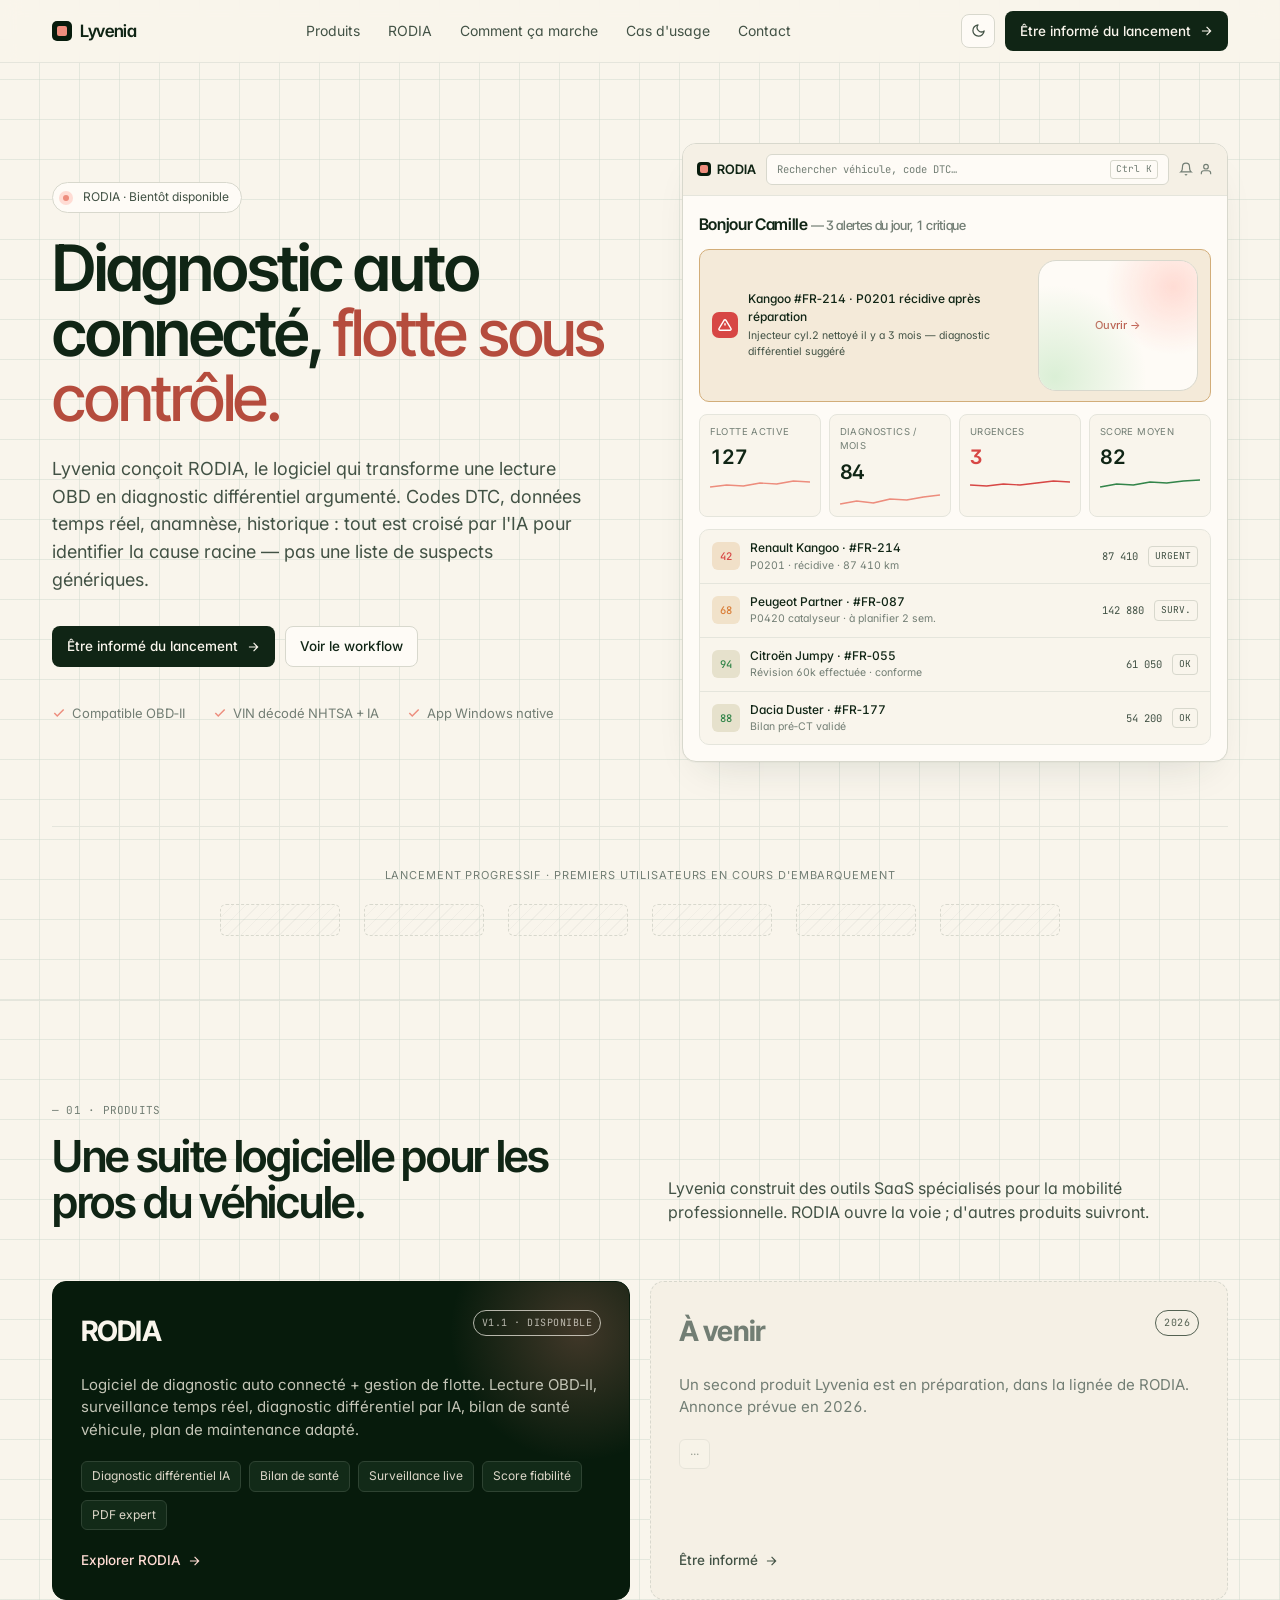
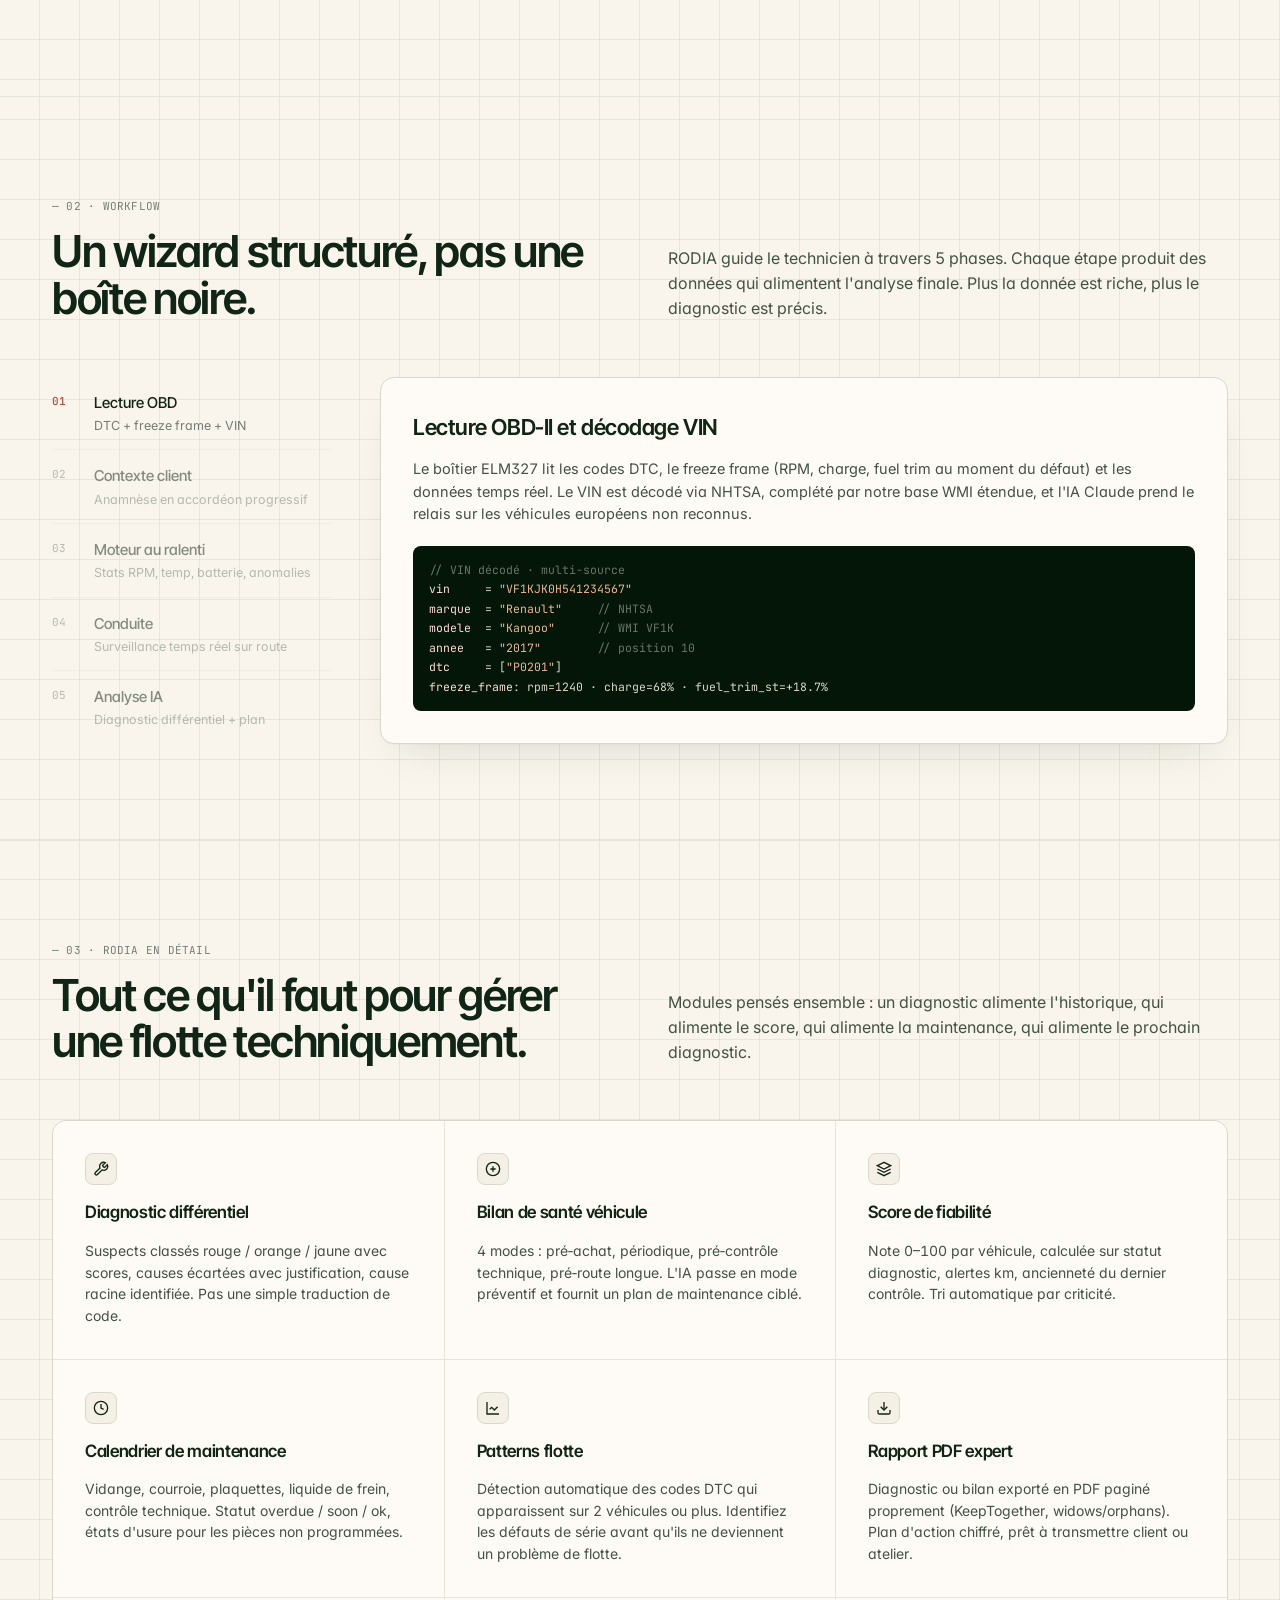
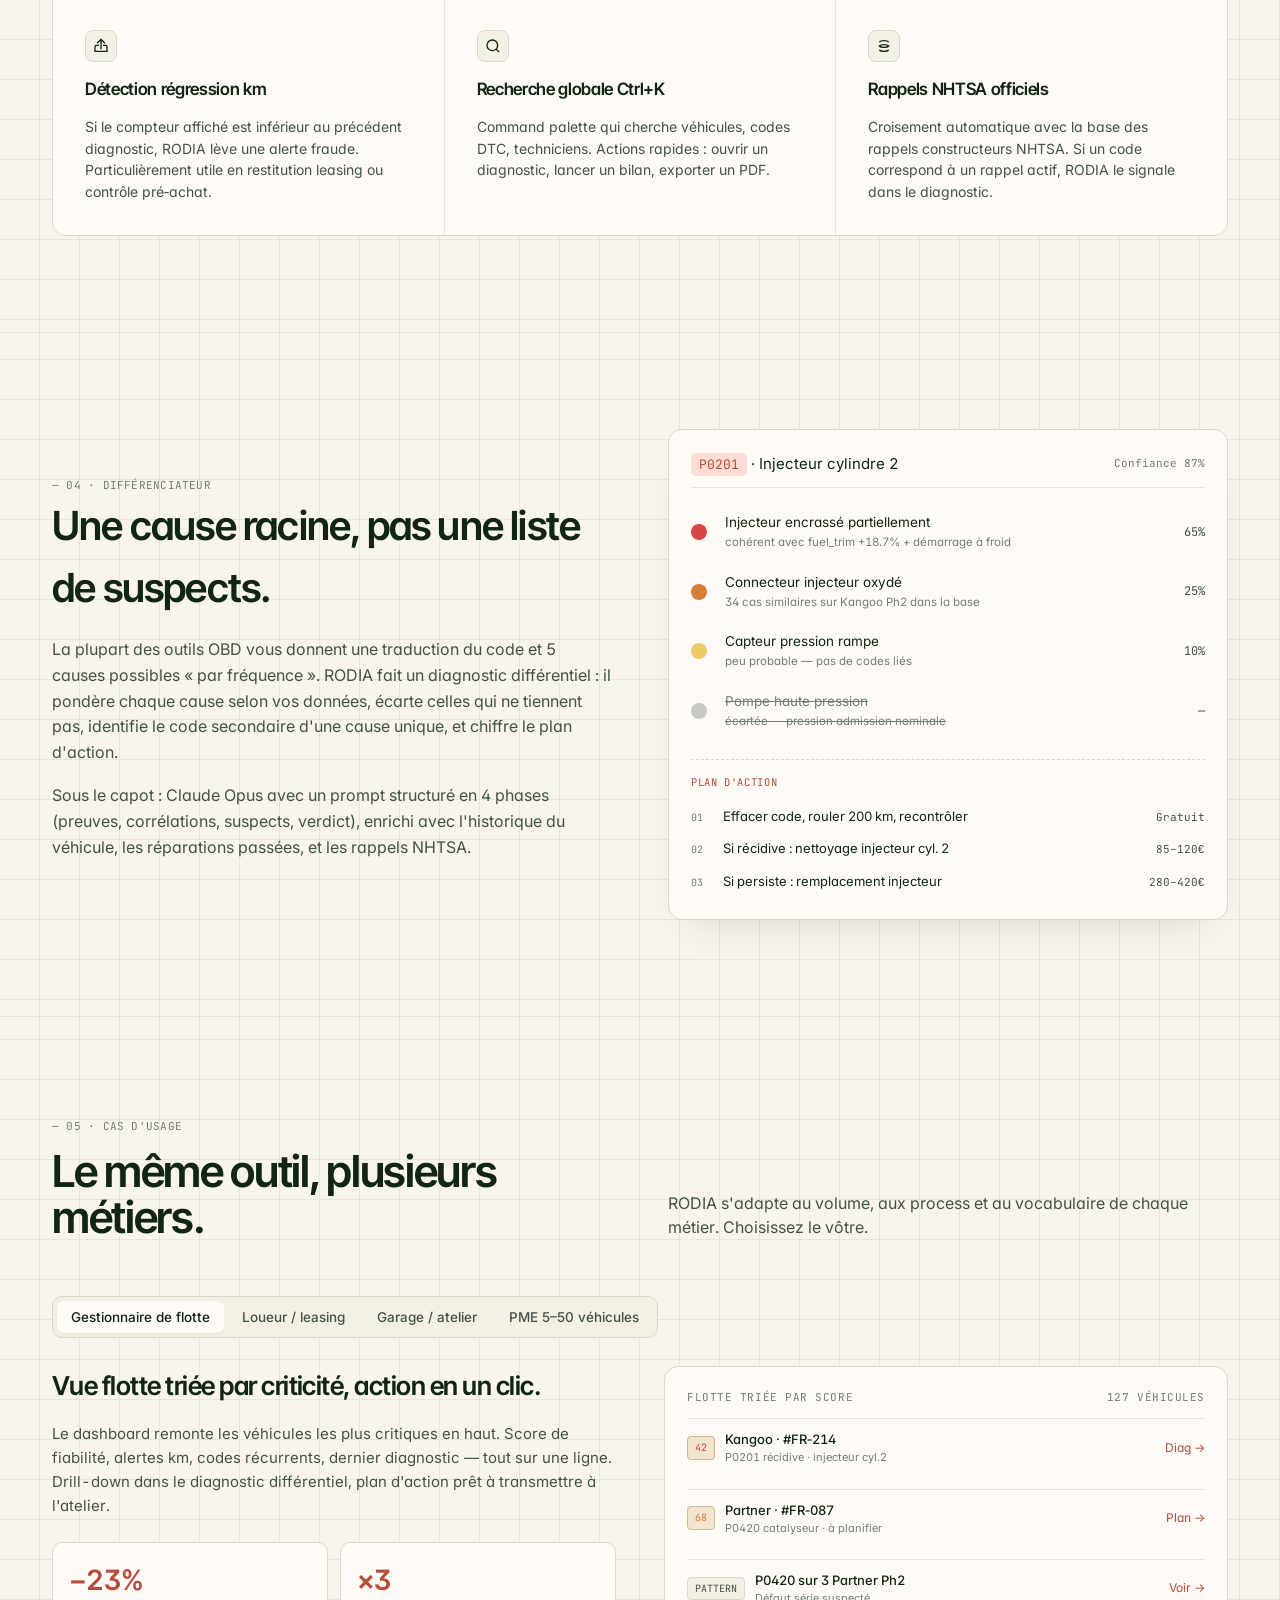
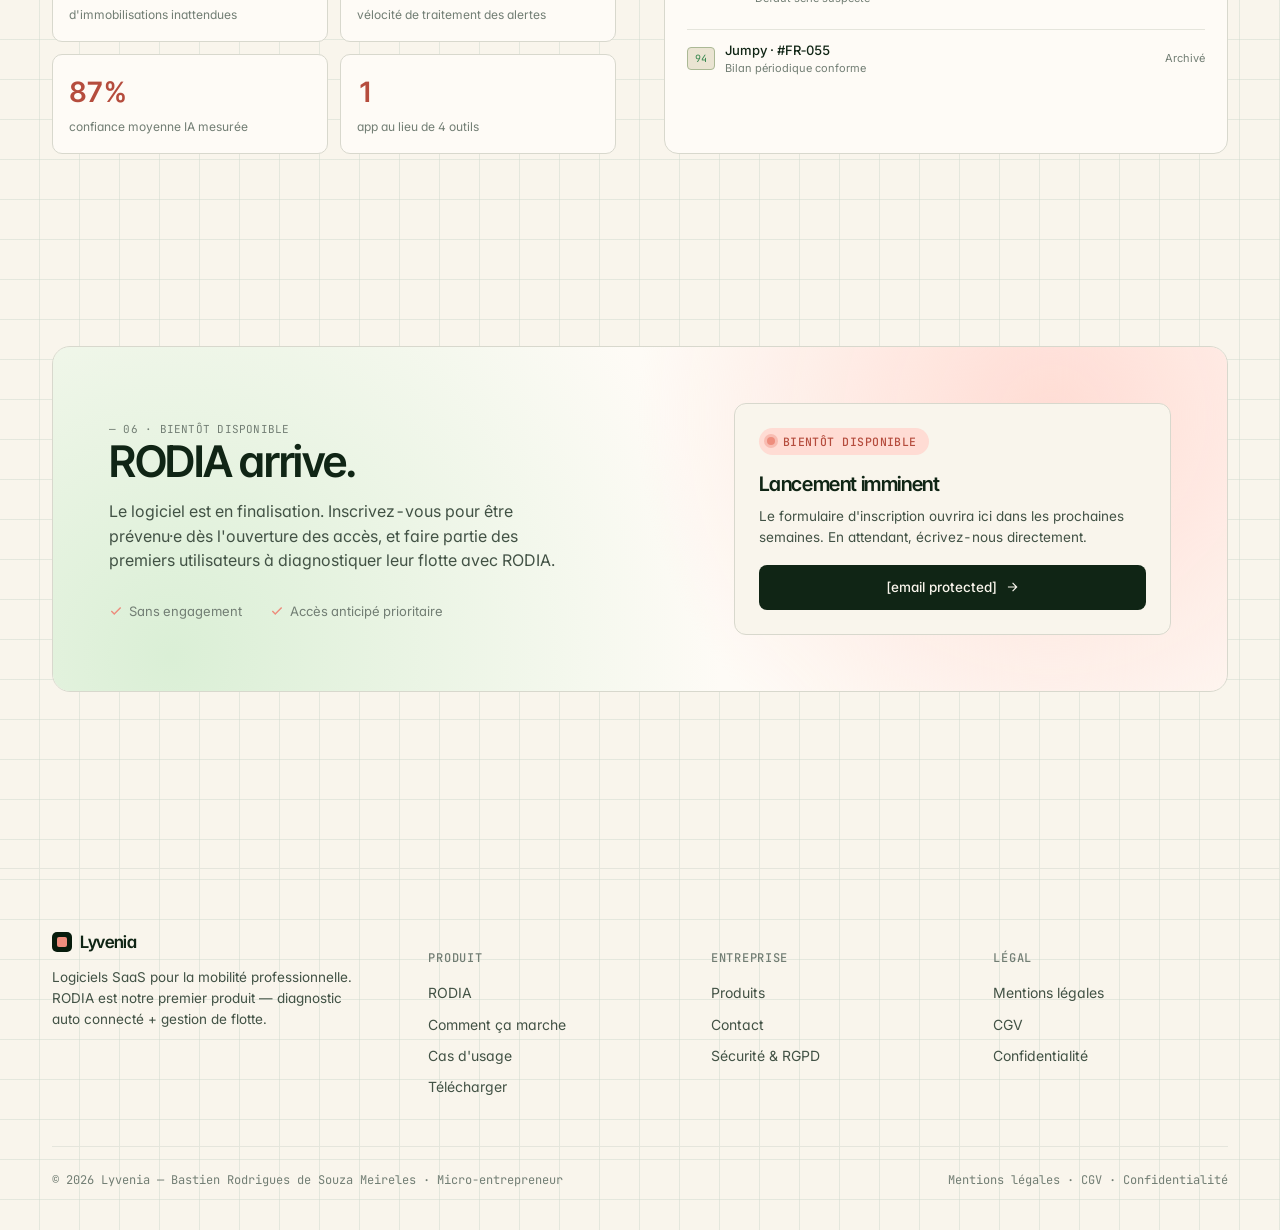
==== commit 15814ca4: "seo: noindex secondary pages + clean sitemap (only homepage indexed)" ====
--- a/index.html
+++ b/index.html
@@ -321,7 +321,9 @@
   .foot-grid ul a { font-size: 14px; color: var(--ink-2); }
   .foot-grid ul a:hover { color: var(--ink); }
   .foot-grid .brand-col p { color: var(--ink-2); font-size: 13.5px; max-width: 300px; margin: 12px 0 0; }
-  .foot-bottom { border-top: 1px solid var(--line-soft); padding-top: 24px; display: flex; justify-content: space-between; font-size: 12px; color: var(--ink-3); font-family: 'JetBrains Mono', monospace; }
+  .foot-bottom { border-top: 1px solid var(--line-soft); padding-top: 24px; display: flex; justify-content: space-between; gap: 16px; flex-wrap: wrap; font-size: 12px; color: var(--ink-3); font-family: 'JetBrains Mono', monospace; }
+  .foot-bottom a { color: var(--ink-3); }
+  .foot-bottom a:hover { color: var(--ink); text-decoration: underline; }
 
   @media (max-width: 960px) {
     .hero-grid, .diff, .cta-inner, .uc-panel.active { grid-template-columns: 1fr; gap: 40px; }
@@ -835,40 +837,42 @@
   <div class="wrap">
     <div class="foot-grid">
       <div class="brand-col">
-        <a href="#" class="brand"><span class="mark"></span>Lyvenia</a>
+        <a href="/" class="brand"><span class="mark"></span>Lyvenia</a>
         <p>Logiciels SaaS pour la mobilité professionnelle. RODIA est notre premier produit — diagnostic auto connecté + gestion de flotte.</p>
       </div>
       <div>
-        <h5>Produits</h5>
+        <h5>Produit</h5>
         <ul>
           <li><a href="#rodia">RODIA</a></li>
-          <li><a href="#">Téléchargement Windows</a></li>
-          <li><a href="#">Changelog</a></li>
-          <li><a href="#">Compatibilité OBD</a></li>
+          <li><a href="#workflow">Comment ça marche</a></li>
+          <li><a href="#usecases">Cas d'usage</a></li>
+          <li><a href="/telecharger.html">Télécharger</a></li>
         </ul>
       </div>
       <div>
         <h5>Entreprise</h5>
         <ul>
-          <li><a href="#">À propos</a></li>
-          <li><a href="#">Carrières</a></li>
-          <li><a href="#">Presse</a></li>
-          <li><a href="#">Contact</a></li>
+          <li><a href="#produits">Produits</a></li>
+          <li><a href="mailto:contact@lyvenia.fr">Contact</a></li>
+          <li><a href="/politique-confidentialite.html">Sécurité &amp; RGPD</a></li>
         </ul>
       </div>
       <div>
-        <h5>Ressources</h5>
+        <h5>Légal</h5>
         <ul>
-          <li><a href="#">Centre d'aide</a></li>
-          <li><a href="#">Documentation</a></li>
-          <li><a href="#">Sécurité &amp; RGPD</a></li>
-          <li><a href="#">Statut</a></li>
+          <li><a href="/mentions-legales.html">Mentions légales</a></li>
+          <li><a href="/cgv.html">CGV</a></li>
+          <li><a href="/politique-confidentialite.html">Confidentialité</a></li>
         </ul>
       </div>
     </div>
     <div class="foot-bottom">
-      <span>© 2026 Lyvenia SAS</span>
-      <span>Mentions légales · CGU · Confidentialité</span>
+      <span>© 2026 Lyvenia — Bastien Rodrigues de Souza Meireles · Micro-entrepreneur</span>
+      <span>
+        <a href="/mentions-legales.html">Mentions légales</a> ·
+        <a href="/cgv.html">CGV</a> ·
+        <a href="/politique-confidentialite.html">Confidentialité</a>
+      </span>
     </div>
   </div>
 </footer>
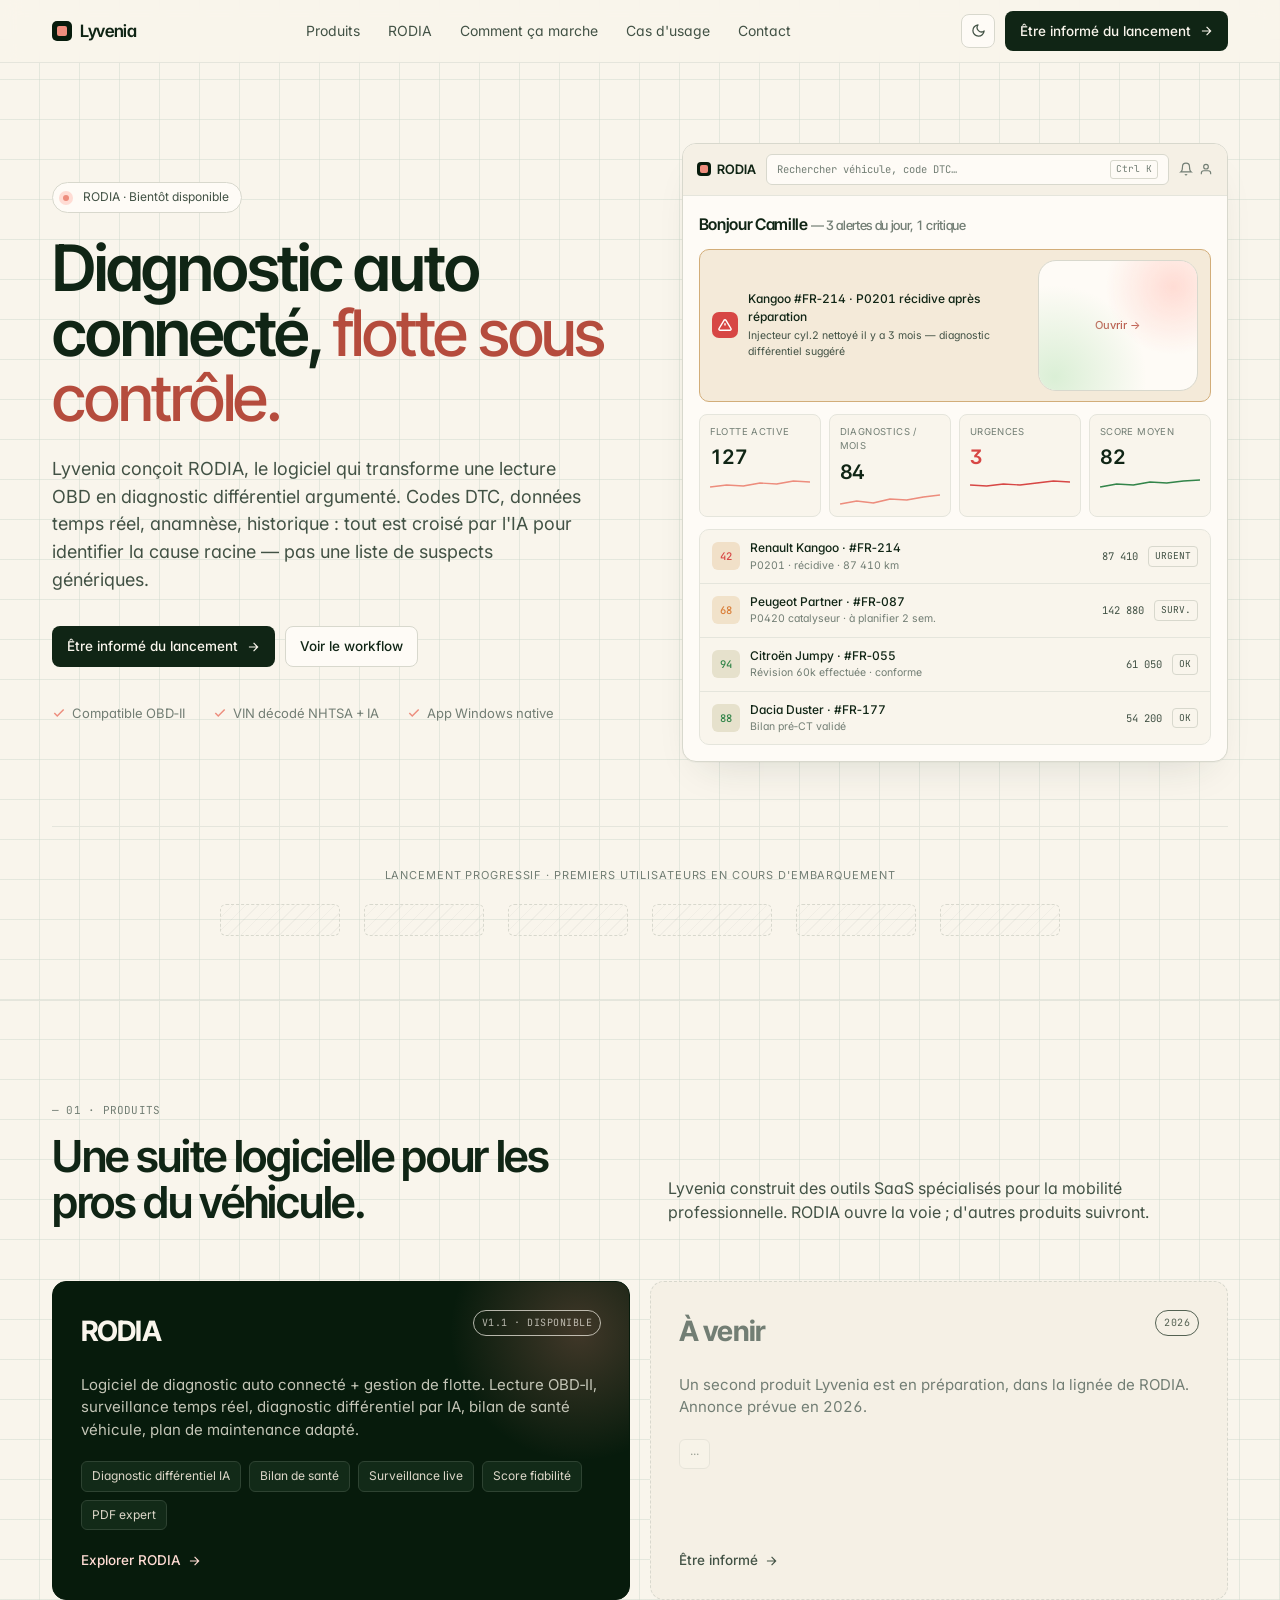
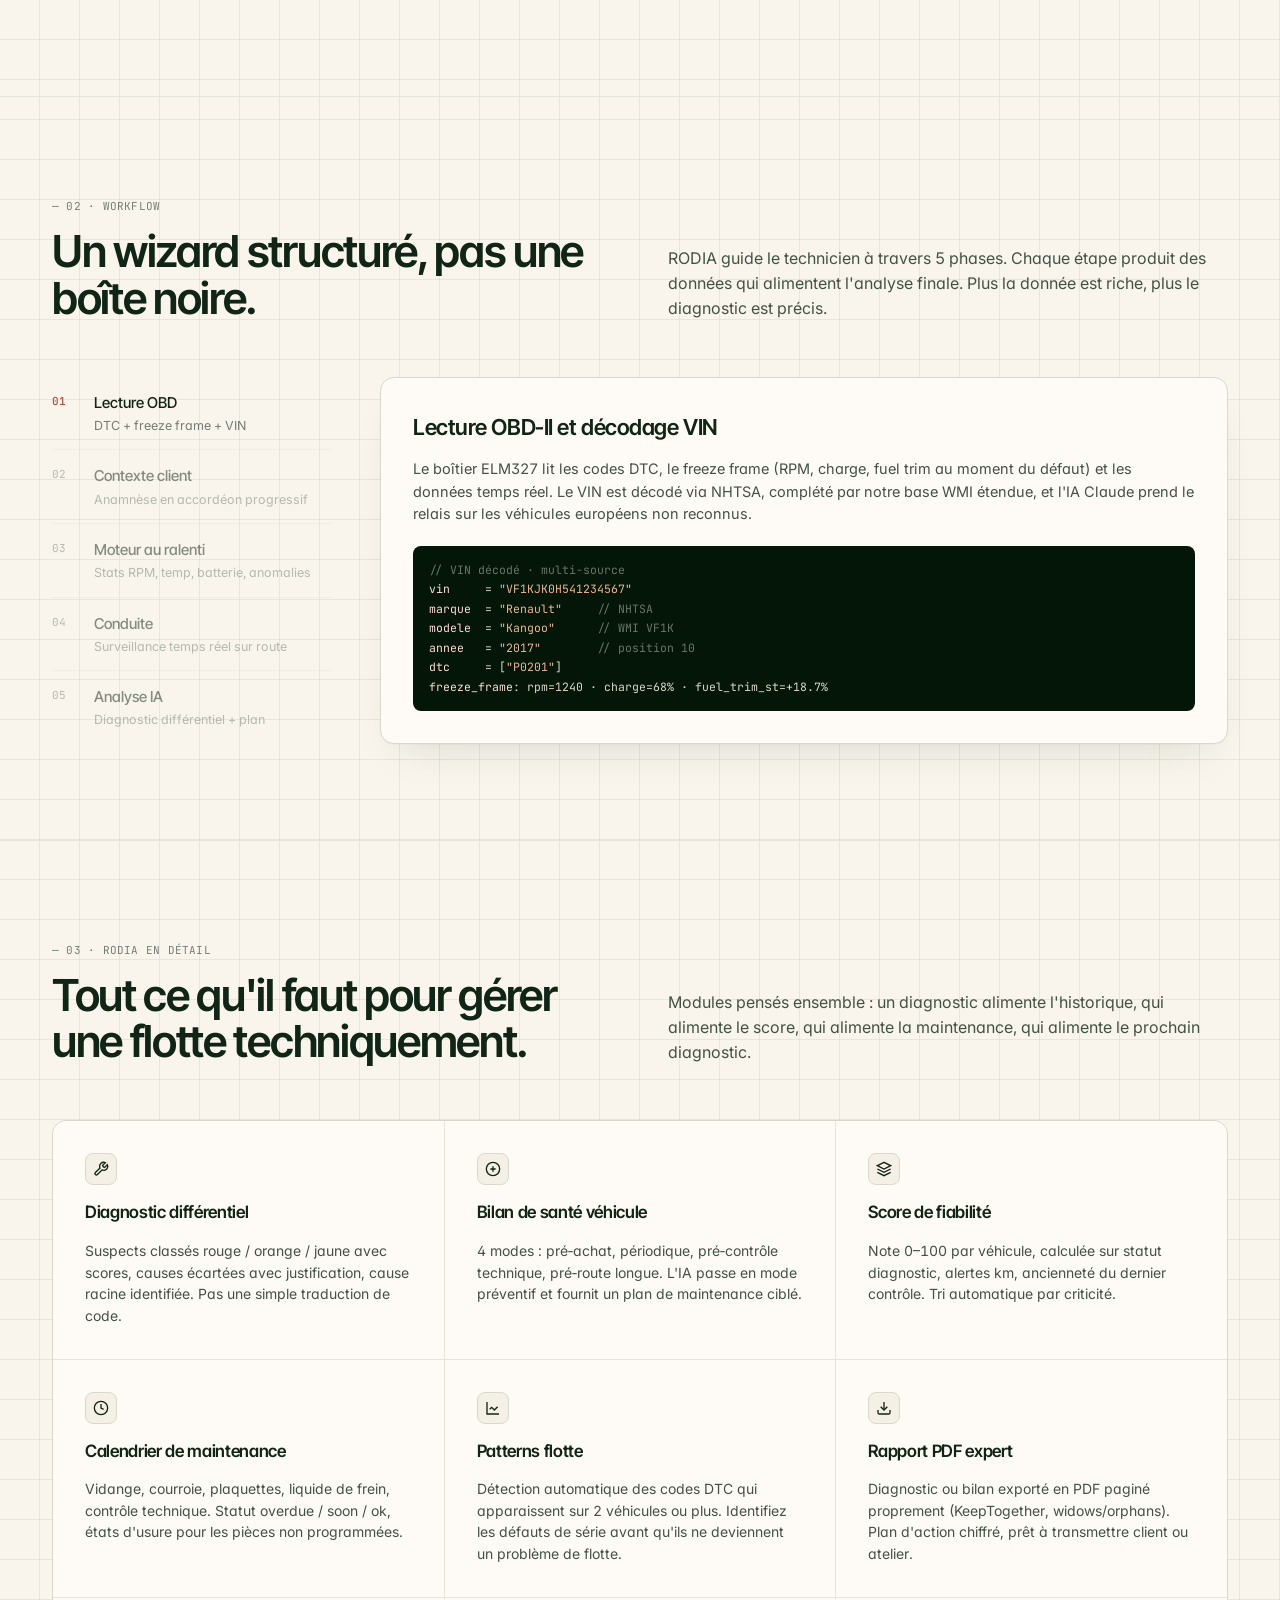
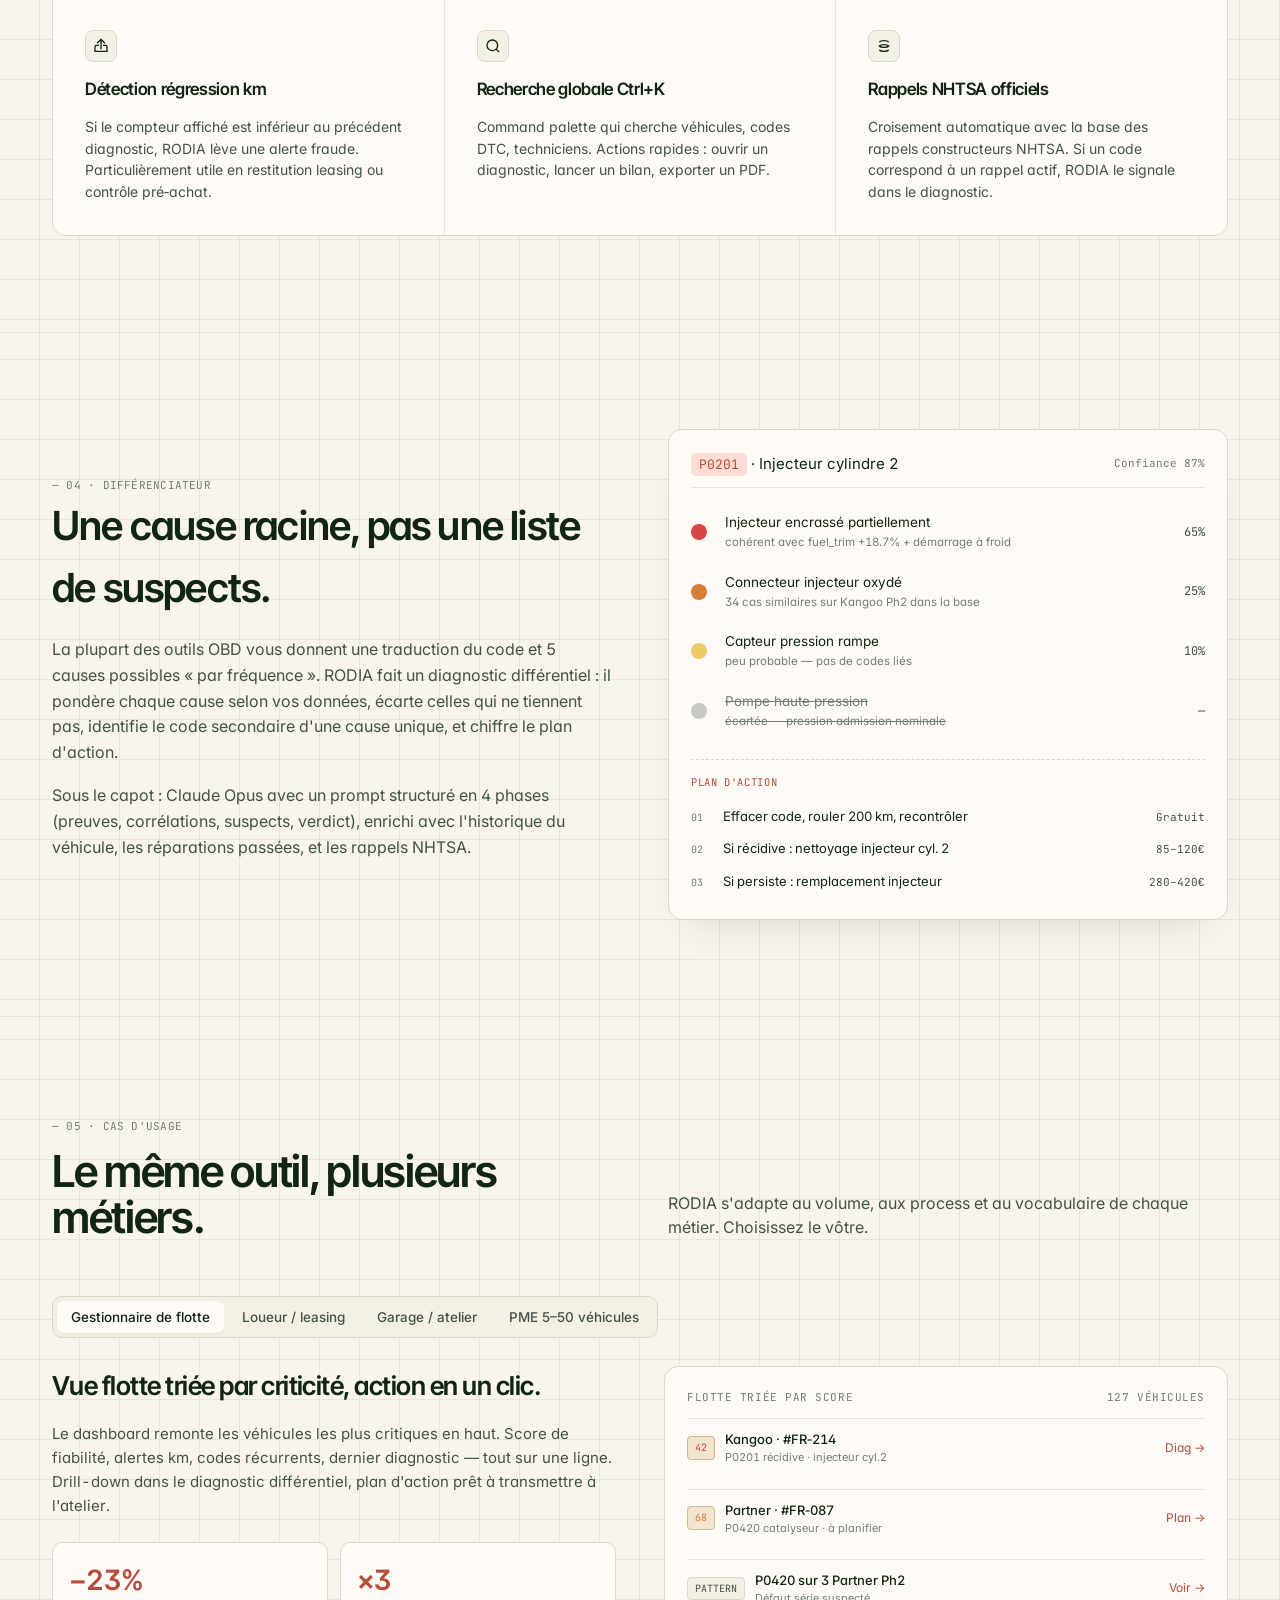
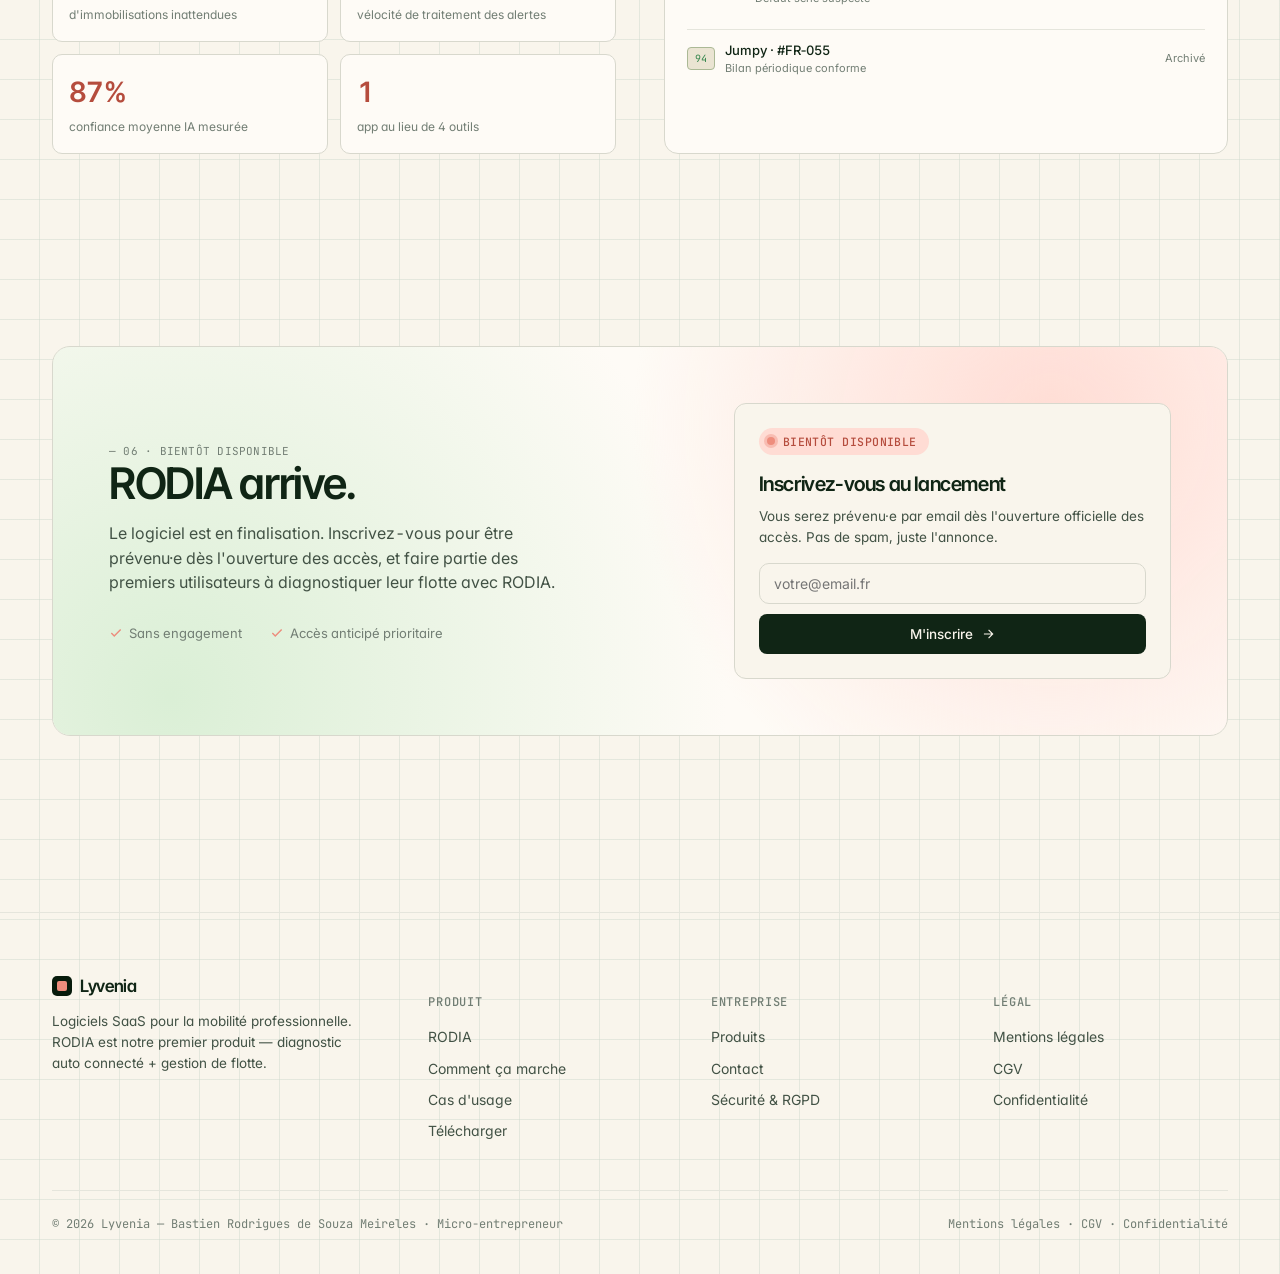
==== commit 790a7573: "feat(site): remplace bouton CTA casse par vrai formulaire newsletter Avant : section 'RODIA arrive' " ====
--- a/index.html
+++ b/index.html
@@ -821,11 +821,29 @@
             <span class="pulse"></span>
             <span>Bientôt disponible</span>
           </div>
-          <h3 style="font-size:20px;margin:14px 0 6px;letter-spacing:-0.02em;">Lancement imminent</h3>
-          <p style="font-size:13.5px;color:var(--ink-2);margin:0 0 18px;line-height:1.5;">Le formulaire d'inscription ouvrira ici dans les prochaines semaines. En attendant, écrivez-nous directement.</p>
-          <a href="/cdn-cgi/l/email-protection#dbb8b4b5afbab8af9bb7a2adbeb5b2baf5bda9e4a8aeb9b1beb8afe692b5af1872a91871affee9eb89949f929a" class="btn btn-primary" style="width:100%;justify-content:center;padding:11px;"><span class="__cf_email__" data-cfemail="cdaea2a3b9acaeb98da1b4bba8a3a4ace3abbf">[email&#160;protected]</span>
-            <svg viewBox="0 0 24 24" fill="none" stroke="currentColor" stroke-width="2"><path d="M5 12h14M13 5l7 7-7 7"/></svg>
-          </a>
+          <h3 style="font-size:20px;margin:14px 0 6px;letter-spacing:-0.02em;">Inscrivez-vous au lancement</h3>
+          <p style="font-size:13.5px;color:var(--ink-2);margin:0 0 16px;line-height:1.5;">Vous serez prévenu·e par email dès l'ouverture officielle des accès. Pas de spam, juste l'annonce.</p>
+
+          <form id="newsletter-form" class="newsletter-form" novalidate>
+            <input
+              type="email"
+              id="newsletter-email"
+              name="email"
+              placeholder="votre@email.fr"
+              required
+              autocomplete="email"
+              spellcheck="false"
+              style="width:100%;padding:11px 14px;border:1px solid var(--line);border-radius:10px;background:var(--bg);color:var(--ink-1);font-size:14px;font-family:inherit;margin-bottom:10px;outline:none;transition:border-color .15s ease;"
+              onfocus="this.style.borderColor='var(--accent-ink)'"
+              onblur="this.style.borderColor='var(--line)'"
+            >
+            <button type="submit" id="newsletter-submit" class="btn btn-primary" style="width:100%;justify-content:center;padding:11px;">
+              <span id="newsletter-submit-text">M'inscrire</span>
+              <svg viewBox="0 0 24 24" fill="none" stroke="currentColor" stroke-width="2"><path d="M5 12h14M13 5l7 7-7 7"/></svg>
+            </button>
+          </form>
+
+          <p id="newsletter-feedback" style="display:none;font-size:13px;line-height:1.5;margin:12px 0 0;padding:10px 12px;border-radius:8px;"></p>
         </div>
       </div>
     </div>
@@ -920,5 +938,71 @@
     });
   });
 </script>
+
+<!-- ── Newsletter form ──────────────────────────────────────────────── -->
+<script>
+(function () {
+  const form     = document.getElementById('newsletter-form');
+  const emailEl  = document.getElementById('newsletter-email');
+  const btn      = document.getElementById('newsletter-submit');
+  const btnText  = document.getElementById('newsletter-submit-text');
+  const feedback = document.getElementById('newsletter-feedback');
+  if (!form || !emailEl || !btn || !feedback) return;
+
+  const API_URL = 'https://api.lyvenia.fr/newsletter/subscribe';
+  const EMAIL_RE = /^[a-zA-Z0-9._%+\-]+@[a-zA-Z0-9.\-]+\.[a-zA-Z]{2,}$/;
+
+  function showFeedback(message, type) {
+    feedback.textContent = message;
+    feedback.style.display = 'block';
+    if (type === 'success') {
+      feedback.style.background    = 'rgba(76, 175, 80, 0.12)';
+      feedback.style.color         = '#1b5e20';
+      feedback.style.border        = '1px solid rgba(76, 175, 80, 0.35)';
+    } else {
+      feedback.style.background    = 'rgba(244, 67, 54, 0.10)';
+      feedback.style.color         = '#b71c1c';
+      feedback.style.border        = '1px solid rgba(244, 67, 54, 0.32)';
+    }
+  }
+
+  form.addEventListener('submit', async (e) => {
+    e.preventDefault();
+    const email = (emailEl.value || '').trim().toLowerCase();
+
+    if (!EMAIL_RE.test(email)) {
+      showFeedback('Merci d’entrer une adresse email valide.', 'error');
+      emailEl.focus();
+      return;
+    }
+
+    btn.disabled    = true;
+    btnText.textContent = 'Inscription…';
+    feedback.style.display = 'none';
+
+    try {
+      const res = await fetch(API_URL, {
+        method:  'POST',
+        headers: { 'Content-Type': 'application/json' },
+        body:    JSON.stringify({ email: email, source: 'lyvenia.fr' }),
+      });
+      const data = await res.json().catch(() => ({}));
+
+      if (res.ok && data.success) {
+        form.style.display = 'none';
+        showFeedback('✓ ' + (data.message || 'Merci ! Vous serez prévenu·e dès l’ouverture des accès.'), 'success');
+      } else {
+        showFeedback(data.error || 'Une erreur est survenue. Réessayez plus tard.', 'error');
+        btn.disabled    = false;
+        btnText.textContent = 'M’inscrire';
+      }
+    } catch (err) {
+      showFeedback('Impossible de contacter le serveur. Réessayez dans quelques instants.', 'error');
+      btn.disabled    = false;
+      btnText.textContent = 'M’inscrire';
+    }
+  });
+})();
+</script>
 </body>
 </html>
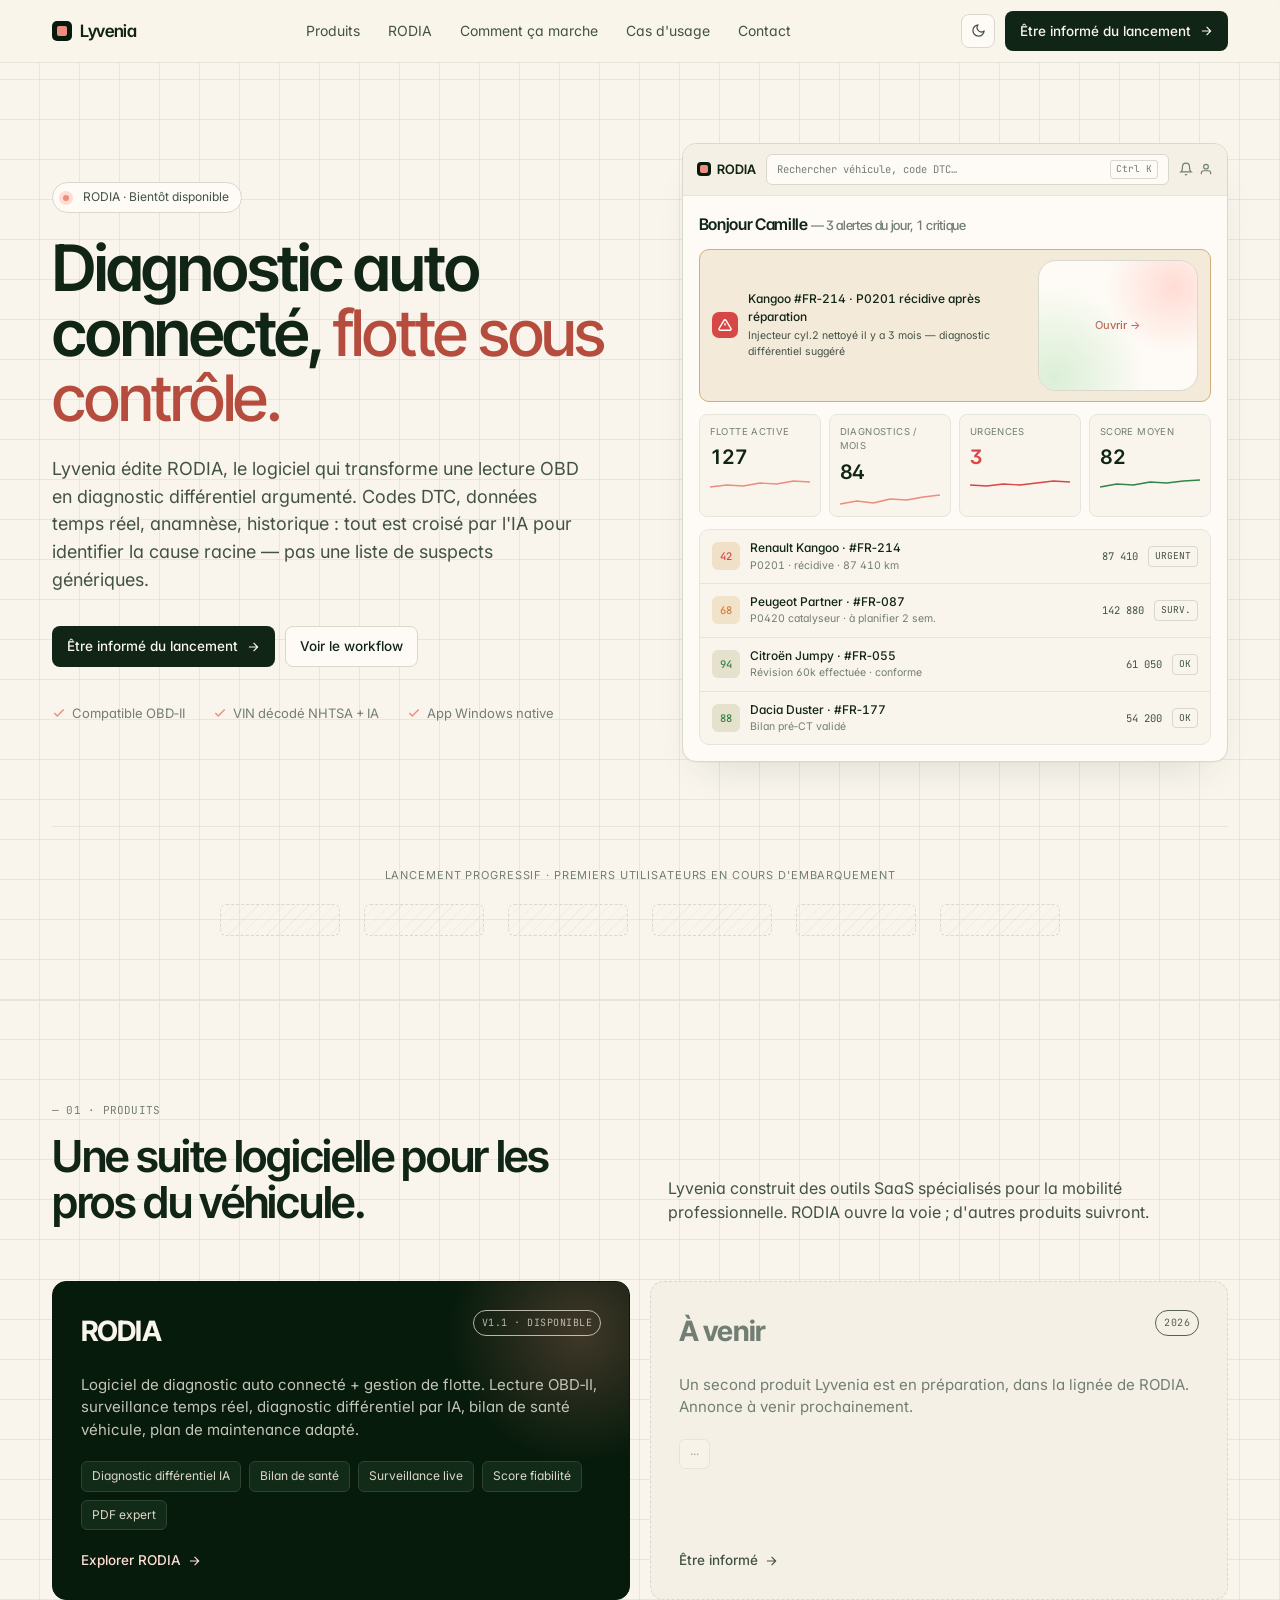
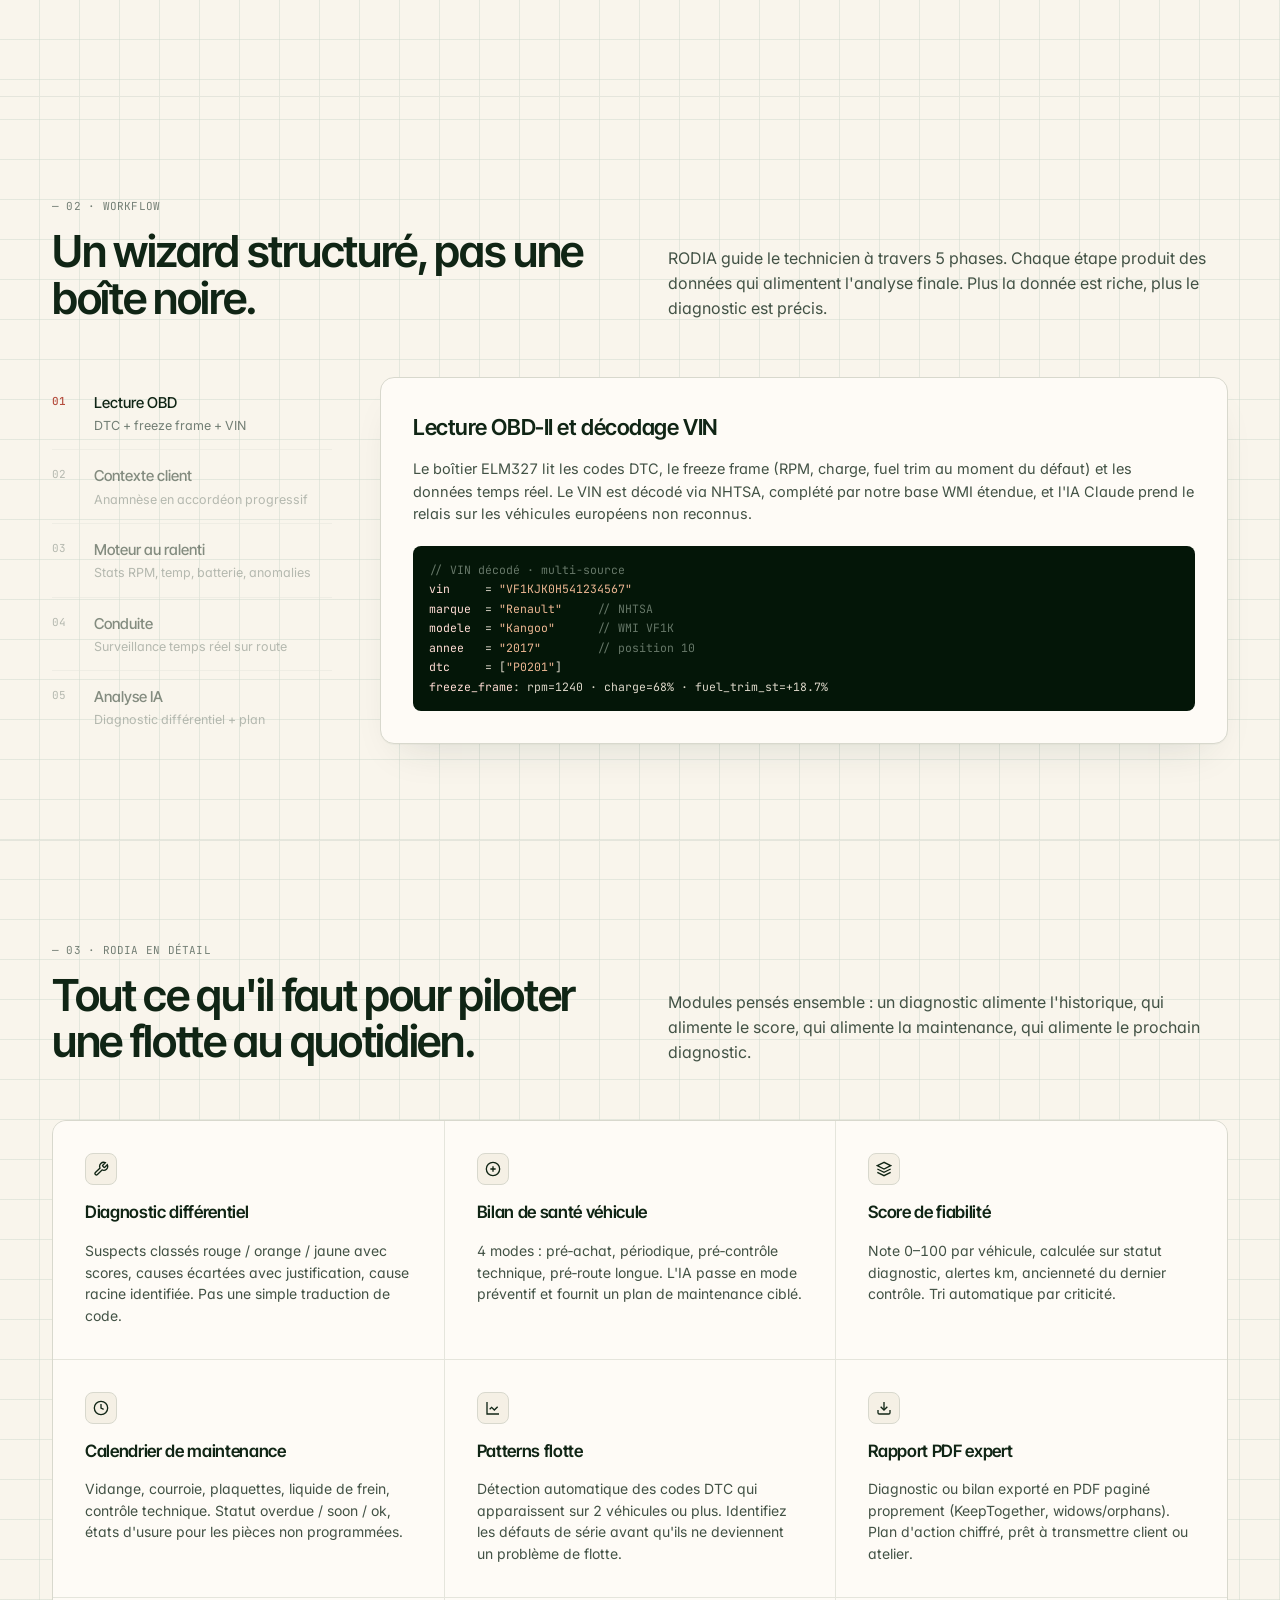
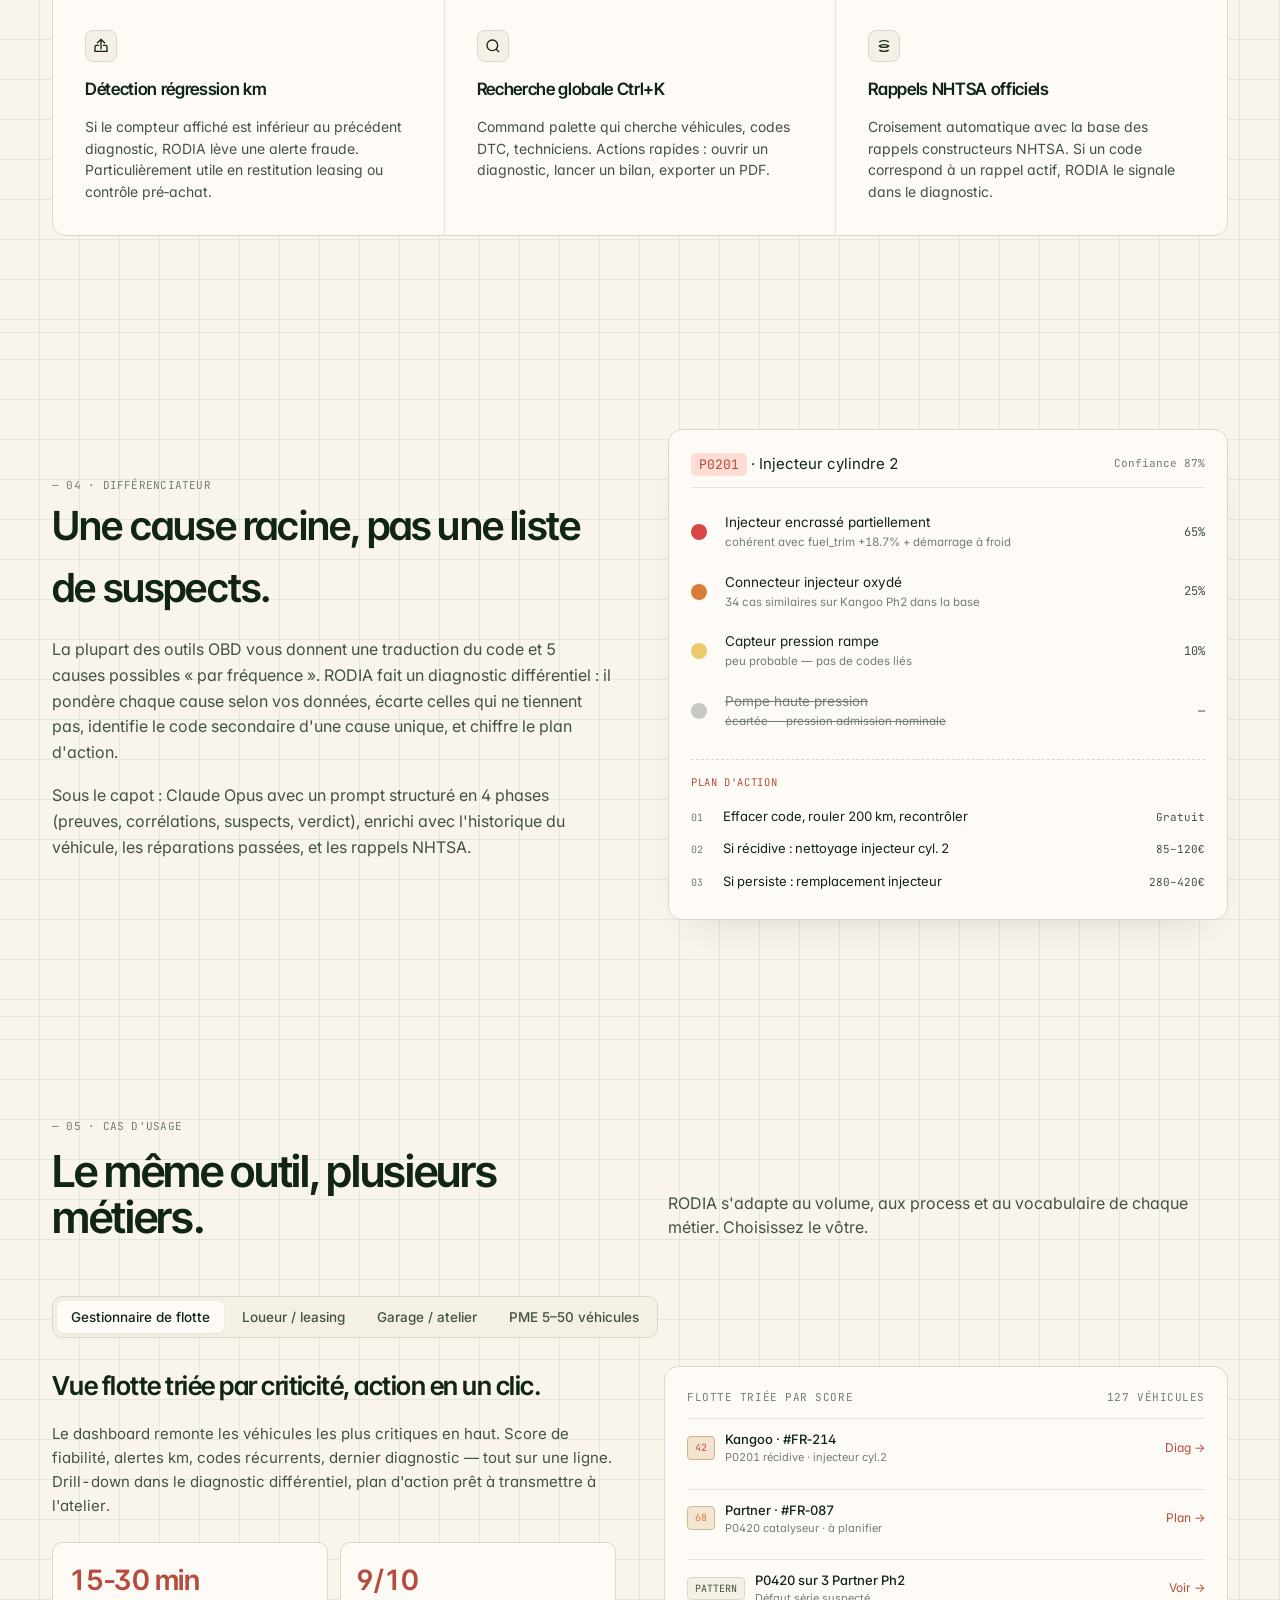
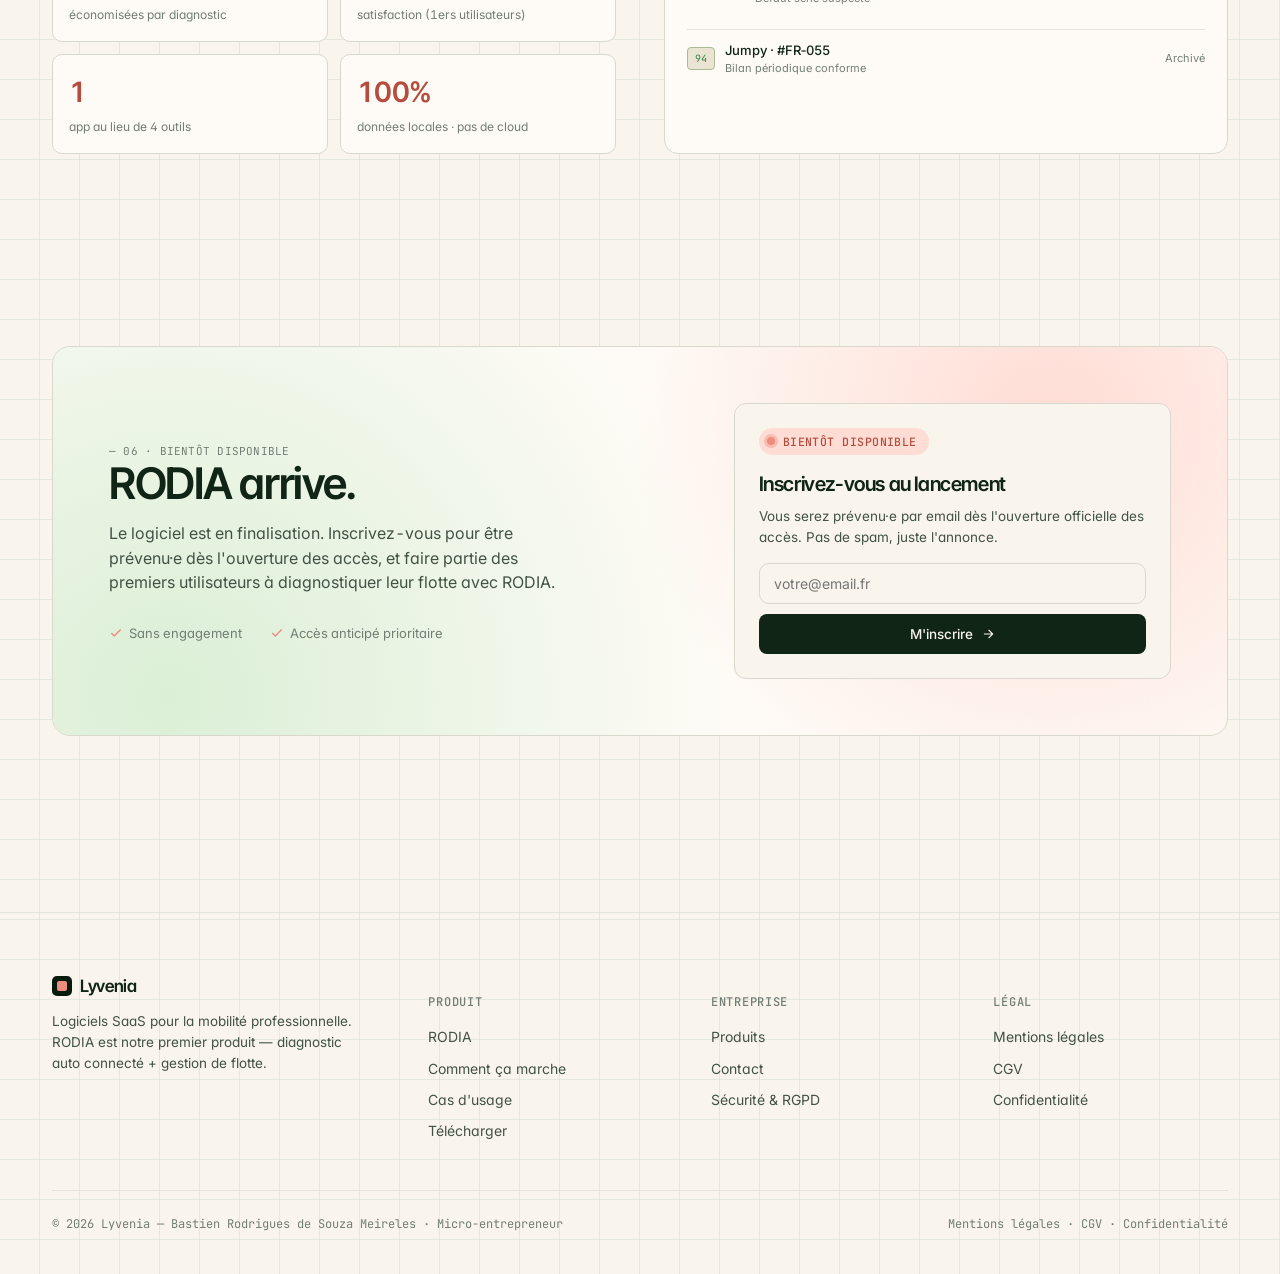
==== commit c95da848: "fix(site): copywriting + stats use cases basees sur des donnees reelles Quick fixes de copywriting :" ====
--- a/index.html
+++ b/index.html
@@ -369,7 +369,7 @@
       <div>
         <span class="hero-eyebrow"><span class="dot"></span>RODIA · Bientôt disponible</span>
         <h1>Diagnostic auto connecté, <em>flotte sous contrôle.</em></h1>
-        <p class="lead">Lyvenia conçoit RODIA, le logiciel qui transforme une lecture OBD en diagnostic différentiel argumenté. Codes DTC, données temps réel, anamnèse, historique : tout est croisé par l'IA pour identifier la cause racine — pas une liste de suspects génériques.</p>
+        <p class="lead">Lyvenia édite RODIA, le logiciel qui transforme une lecture OBD en diagnostic différentiel argumenté. Codes DTC, données temps réel, anamnèse, historique : tout est croisé par l'IA pour identifier la cause racine — pas une liste de suspects génériques.</p>
         <div class="hero-actions">
           <a href="#contact" class="btn btn-primary">Être informé du lancement
             <svg viewBox="0 0 24 24" fill="none" stroke="currentColor" stroke-width="2"><path d="M5 12h14M13 5l7 7-7 7"/></svg>
@@ -501,7 +501,7 @@
           <div class="product-name">À venir</div>
           <span class="tag-mini">2026</span>
         </div>
-        <p class="soon-label">Un second produit Lyvenia est en préparation, dans la lignée de RODIA. Annonce prévue en 2026.</p>
+        <p class="soon-label">Un second produit Lyvenia est en préparation, dans la lignée de RODIA. Annonce à venir prochainement.</p>
         <div class="feats"><span style="opacity:.5">···</span></div>
         <a href="#contact" class="pc-link" style="color:var(--ink-2)">Être informé
           <svg width="14" height="14" viewBox="0 0 24 24" fill="none" stroke="currentColor" stroke-width="2"><path d="M5 12h14M13 5l7 7-7 7"/></svg>
@@ -614,7 +614,7 @@
     <div class="section-head">
       <div class="lead-col">
         <span class="mono">— 03 · RODIA en détail</span>
-        <h2>Tout ce qu'il faut pour gérer une flotte techniquement.</h2>
+        <h2>Tout ce qu'il faut pour piloter une flotte au quotidien.</h2>
       </div>
       <p>Modules pensés ensemble : un diagnostic alimente l'historique, qui alimente le score, qui alimente la maintenance, qui alimente le prochain diagnostic.</p>
     </div>
@@ -724,10 +724,10 @@
         <h3>Vue flotte triée par criticité, action en un clic.</h3>
         <p>Le dashboard remonte les véhicules les plus critiques en haut. Score de fiabilité, alertes km, codes récurrents, dernier diagnostic — tout sur une ligne. Drill-down dans le diagnostic différentiel, plan d'action prêt à transmettre à l'atelier.</p>
         <div class="uc-stats">
-          <div class="uc-stat"><div class="v">−23%</div><div class="l">d'immobilisations inattendues</div></div>
-          <div class="uc-stat"><div class="v">×3</div><div class="l">vélocité de traitement des alertes</div></div>
-          <div class="uc-stat"><div class="v">87%</div><div class="l">confiance moyenne IA mesurée</div></div>
+          <div class="uc-stat"><div class="v">15‑30 min</div><div class="l">économisées par diagnostic</div></div>
+          <div class="uc-stat"><div class="v">9/10</div><div class="l">satisfaction (1ers utilisateurs)</div></div>
           <div class="uc-stat"><div class="v">1</div><div class="l">app au lieu de 4 outils</div></div>
+          <div class="uc-stat"><div class="v">100%</div><div class="l">données locales · pas de cloud</div></div>
         </div>
       </div>
       <div class="uc-scene">
@@ -744,10 +744,10 @@
         <h3>Restitutions justifiées, fraude compteur détectée.</h3>
         <p>Bilan pré‑restitution chiffré, plan de maintenance restant à charge, score de santé horodaté. Si un véhicule revient avec un kilométrage inférieur au précédent diagnostic, RODIA lève automatiquement une alerte fraude.</p>
         <div class="uc-stats">
-          <div class="uc-stat"><div class="v">−41%</div><div class="l">litiges client à la restitution</div></div>
+          <div class="uc-stat"><div class="v">&lt; 5 min</div><div class="l">pour générer un bilan PDF</div></div>
+          <div class="uc-stat"><div class="v">Auto</div><div class="l">détection régression km</div></div>
           <div class="uc-stat"><div class="v">100%</div><div class="l">traçabilité OBD horodatée</div></div>
-          <div class="uc-stat"><div class="v">15min</div><div class="l">pour générer un rapport</div></div>
-          <div class="uc-stat"><div class="v">Auto</div><div class="l">détection régression km</div></div>
+          <div class="uc-stat"><div class="v">9/10</div><div class="l">satisfaction (1ers utilisateurs)</div></div>
         </div>
       </div>
       <div class="uc-scene">
@@ -762,12 +762,12 @@
     <div class="uc-panel" data-panel="garage">
       <div>
         <h3>Recevez des véhicules pré-diagnostiqués.</h3>
-        <p>Vos clients flotte ou leur conducteur arrivent avec un PDF RODIA en main : code DTC, suspects pondérés, plan d'action chiffré, pièces probables. Vous gagnez le temps de diagnostic et concentrez votre expertise sur l'intervention.</p>
+        <p>Vos clients flotte arrivent avec un PDF RODIA en main : code DTC, suspects pondérés, plan d'action chiffré, pièces probables. Vous gagnez le temps de diagnostic et concentrez votre expertise sur l'intervention.</p>
         <div class="uc-stats">
-          <div class="uc-stat"><div class="v">−38%</div><div class="l">temps de diagnostic à réception</div></div>
-          <div class="uc-stat"><div class="v">+2,1</div><div class="l">véhicules traités / jour / pont</div></div>
-          <div class="uc-stat"><div class="v">94%</div><div class="l">diagnostics IA confirmés</div></div>
+          <div class="uc-stat"><div class="v">15‑30 min</div><div class="l">économisées sur le diag à réception</div></div>
+          <div class="uc-stat"><div class="v">PDF</div><div class="l">plan d'action chiffré reçu</div></div>
           <div class="uc-stat"><div class="v">0</div><div class="l">saisie manuelle d'OR</div></div>
+          <div class="uc-stat"><div class="v">9/10</div><div class="l">satisfaction (1ers utilisateurs)</div></div>
         </div>
       </div>
       <div class="uc-scene">
@@ -785,7 +785,7 @@
         <p>RODIA est une app Windows native. Boîtier OBD livré prêt à brancher, splash de démarrage, recherche Ctrl+K, tour guidé interactif, centre d'aide intégré. Votre outil de flotte ne doit pas être un projet IT.</p>
         <div class="uc-stats">
           <div class="uc-stat"><div class="v">45min</div><div class="l">setup d'une flotte de 10 véh.</div></div>
-          <div class="uc-stat"><div class="v">29€</div><div class="l">par véhicule par mois</div></div>
+          <div class="uc-stat"><div class="v">Dès 11€</div><div class="l">par véhicule par mois</div></div>
           <div class="uc-stat"><div class="v">0</div><div class="l">cloud requis · données locales</div></div>
           <div class="uc-stat"><div class="v">FR</div><div class="l">support humain francophone</div></div>
         </div>
